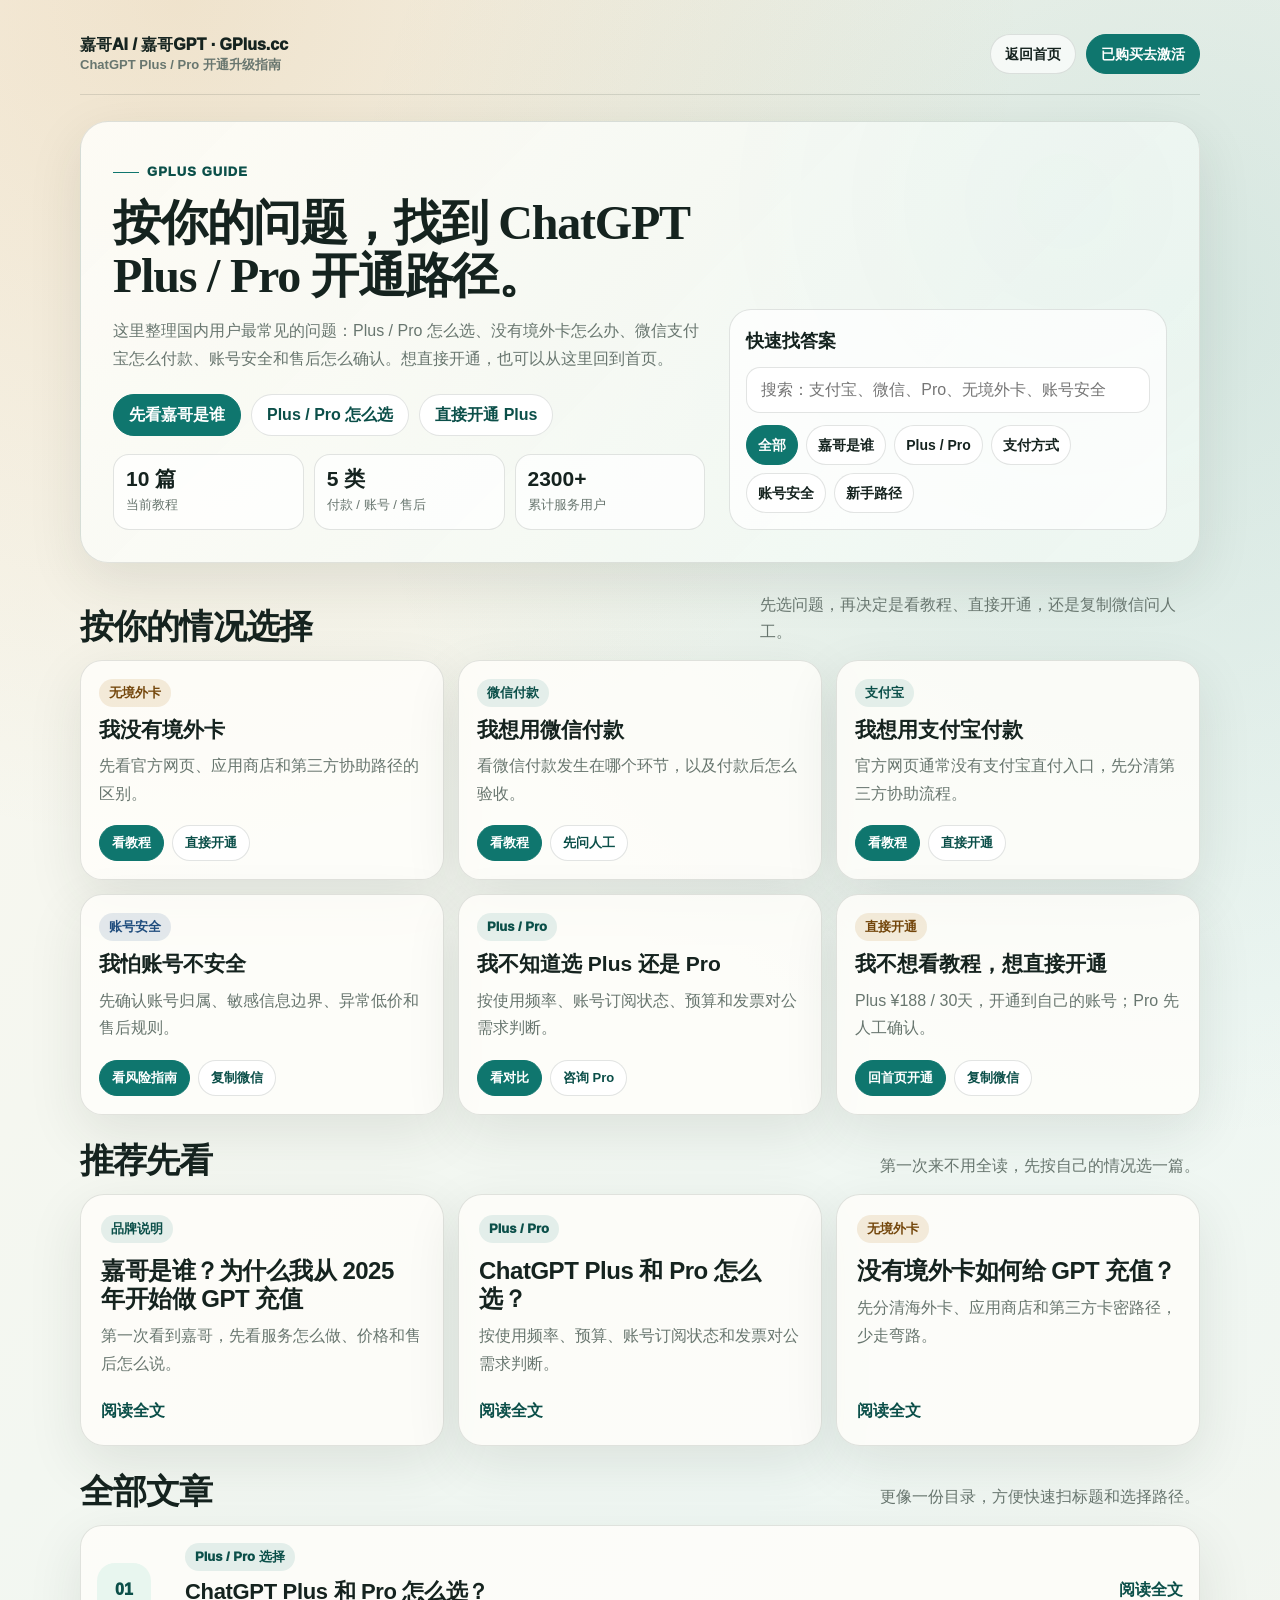
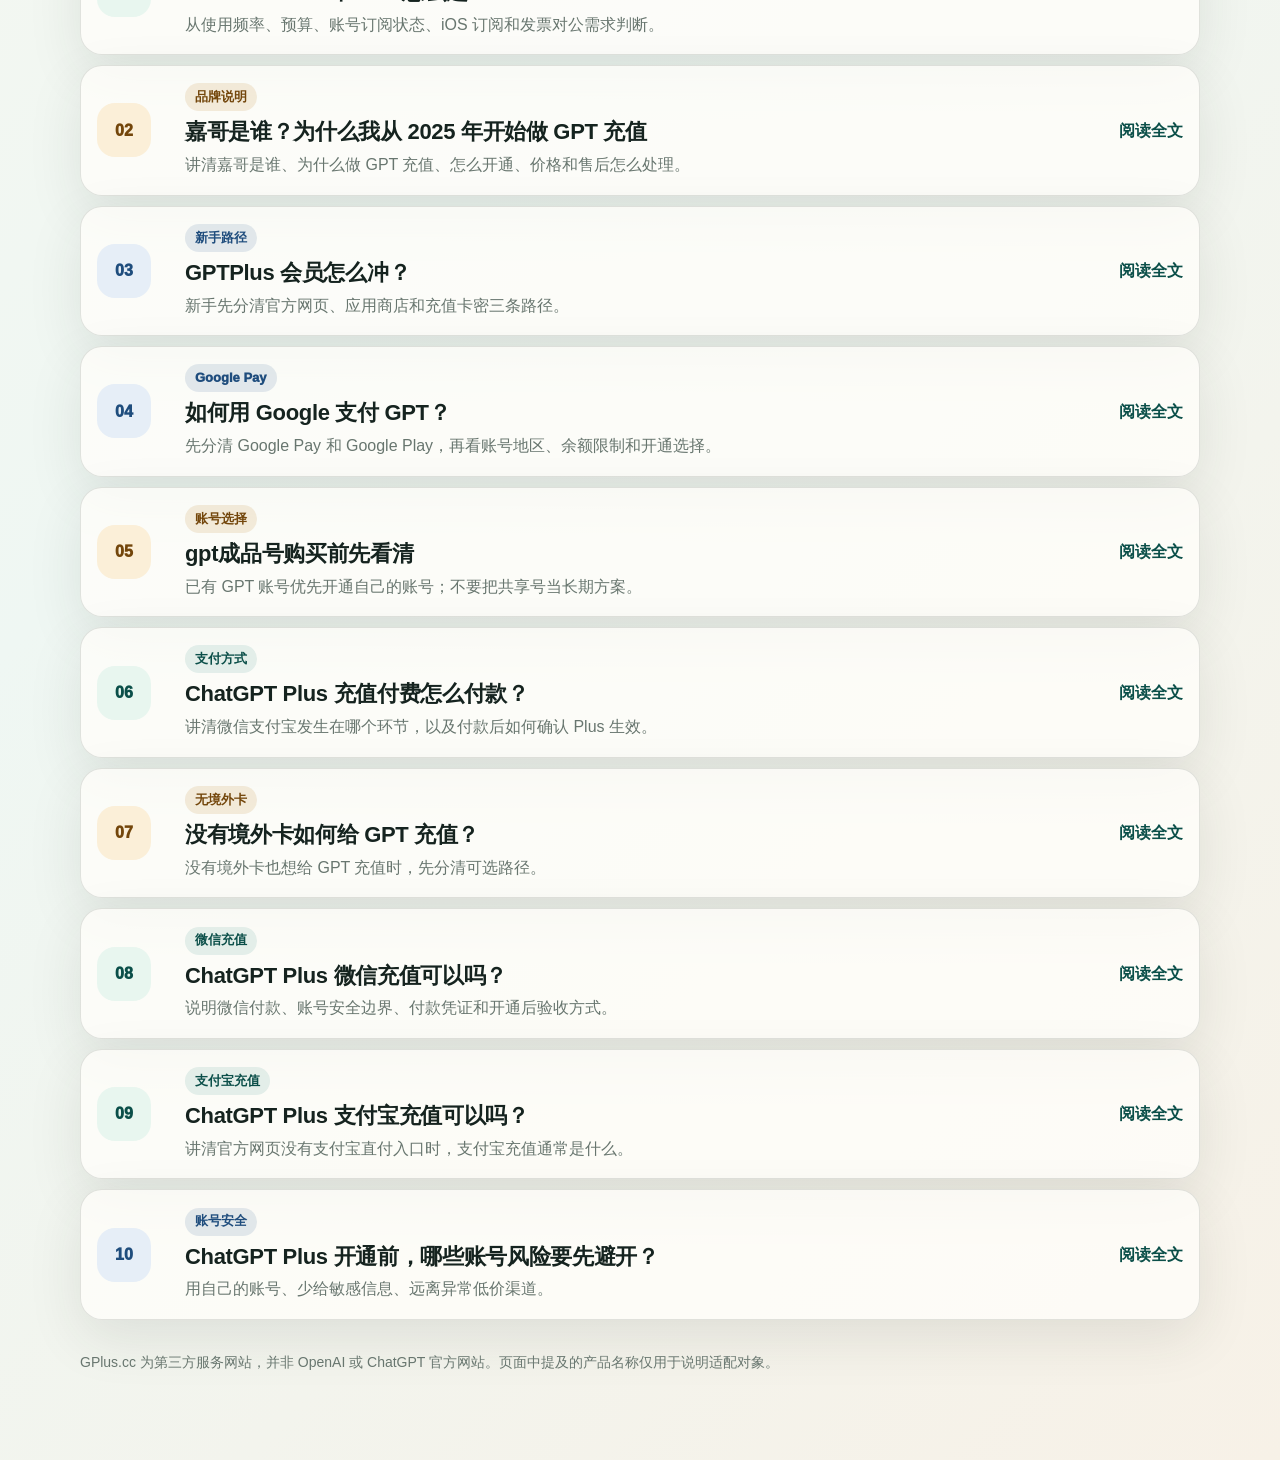
==== blog/index.html @ 3bab1685 "Optimize GPlus trust and feedback sections" ====
<!DOCTYPE html>
<html lang="zh-CN">
<head>
<meta charset="utf-8">
<meta name="viewport" content="width=device-width, initial-scale=1">
<title>嘉哥博客｜ChatGPT Plus / Pro 开通升级指南</title>
<meta name="description" content="嘉哥博客按问题整理 ChatGPT Plus / Pro 开通升级、支付宝微信充值、无境外卡、账号安全、Plus/Pro 选择、售后规则和服务确认方式。">
<link rel="canonical" href="https://www.gplus.cc/blog/">
<style>
  :root {
    --bg: #f7f3ea;
    --paper: #fffefa;
    --ink: #15231f;
    --muted: #68766f;
    --line: rgba(21,35,31,.12);
    --green: #0f766e;
    --green-dark: #0b4f49;
    --gold: #b7791f;
    --blue: #27568a;
    --soft-green: #e8f6ef;
    --soft-gold: #fbefd8;
    --soft-blue: #e6eef7;
    --shadow: 0 18px 54px rgba(37,45,42,.1);
  }
  * { box-sizing: border-box; }
  html { scroll-behavior: smooth; }
  body {
    margin: 0;
    color: var(--ink);
    font-family: "Noto Sans SC", "PingFang SC", "Microsoft YaHei", sans-serif;
    line-height: 1.72;
    background:
      radial-gradient(circle at 14% 0%, rgba(183,121,31,.16), transparent 26%),
      radial-gradient(circle at 92% 10%, rgba(15,118,110,.13), transparent 28%),
      linear-gradient(135deg, #fbf7ed, #eff7f3 52%, #f7f1e7);
  }
  a { color: inherit; }
  .wrap { width: min(1120px, calc(100% - 32px)); margin: 0 auto; padding: 24px 0 72px; }
  .nav {
    display: flex;
    align-items: center;
    justify-content: space-between;
    gap: 16px;
    padding: 10px 0 20px;
    border-bottom: 1px solid var(--line);
  }
  .brand { color: var(--ink); text-decoration: none; font-weight: 950; line-height: 1.1; }
  .brand small { display: block; margin-top: 4px; color: var(--muted); font-size: 13px; font-weight: 750; }
  .nav-actions { display: flex; gap: 10px; flex-wrap: wrap; justify-content: flex-end; }
  .nav-link {
    display: inline-flex;
    align-items: center;
    justify-content: center;
    min-height: 40px;
    padding: 0 14px;
    border-radius: 999px;
    border: 1px solid var(--line);
    background: rgba(255,255,255,.68);
    text-decoration: none;
    font-size: 14px;
    font-weight: 850;
  }
  .nav-link.primary { color: #fff; background: var(--green); border-color: var(--green); }
  .hero {
    margin: 26px 0 18px;
    padding: clamp(20px, 3.4vw, 32px);
    border-radius: 28px;
    border: 1px solid var(--line);
    background:
      linear-gradient(135deg, rgba(255,254,250,.86), rgba(239,248,243,.84)),
      radial-gradient(circle at 88% 18%, rgba(15,118,110,.16), transparent 34%);
    box-shadow: var(--shadow);
  }
  .hero-layout {
    display: grid;
    grid-template-columns: minmax(0, 1.15fr) minmax(300px, .85fr);
    gap: 24px;
    align-items: end;
  }
  .eyebrow {
    display: inline-flex;
    align-items: center;
    gap: 8px;
    margin: 0 0 12px;
    color: var(--green-dark);
    font-size: 13px;
    font-weight: 950;
    letter-spacing: .08em;
    text-transform: uppercase;
  }
  .eyebrow:before { content: ""; width: 26px; height: 1px; background: var(--green); }
  h1 {
    max-width: 720px;
    margin: 0 0 14px;
    font-family: "Noto Serif SC", "Source Han Serif SC", "Songti SC", serif;
    font-size: clamp(30px, 4.2vw, 48px);
    line-height: 1.12;
    letter-spacing: -.025em;
  }
  .intro { max-width: 680px; margin: 0; color: var(--muted); font-size: 16px; }
  .hero-actions { display: flex; flex-wrap: wrap; gap: 10px; margin-top: 22px; }
  .hero-action {
    display: inline-flex;
    align-items: center;
    justify-content: center;
    min-height: 42px;
    padding: 0 15px;
    border-radius: 999px;
    text-decoration: none;
    border: 1px solid var(--line);
    background: #fff;
    color: var(--green-dark);
    font-weight: 900;
  }
  .hero-action.primary { color: #fff; background: var(--green); border-color: var(--green); }
  .toolbox {
    padding: 16px;
    border-radius: 22px;
    border: 1px solid var(--line);
    background: rgba(255,255,255,.72);
  }
  .toolbox strong { display: block; margin-bottom: 10px; font-size: 18px; }
  .search-box {
    width: 100%;
    min-height: 46px;
    border-radius: 14px;
    border: 1px solid var(--line);
    background: #fff;
    color: var(--ink);
    padding: 0 14px;
    font: inherit;
    outline: none;
  }
  .search-box:focus { border-color: rgba(15,118,110,.5); box-shadow: 0 0 0 4px rgba(15,118,110,.1); }
  .filters { display: flex; flex-wrap: wrap; gap: 8px; margin-top: 12px; }
  .filter {
    border: 1px solid var(--line);
    background: #fff;
    color: var(--ink);
    border-radius: 999px;
    padding: 7px 11px;
    font: inherit;
    font-size: 14px;
    font-weight: 850;
    cursor: pointer;
  }
  .filter.is-active { color: #fff; background: var(--green); border-color: var(--green); }
  .stats { display: grid; grid-template-columns: repeat(3, 1fr); gap: 10px; margin-top: 18px; }
  .stat { padding: 12px; border-radius: 16px; border: 1px solid var(--line); background: rgba(255,255,255,.7); }
  .stat strong { display: block; font-size: 21px; line-height: 1.1; }
  .stat span { display: block; margin-top: 4px; color: var(--muted); font-size: 13px; }
  .path-grid {
    display: grid;
    grid-template-columns: repeat(3, 1fr);
    gap: 14px;
  }
  .path-card {
    min-height: 198px;
    display: flex;
    flex-direction: column;
    gap: 10px;
    padding: 18px;
    border: 1px solid var(--line);
    border-radius: 22px;
    background: rgba(255,254,250,.82);
    box-shadow: var(--shadow);
  }
  .path-card h3 {
    margin: 0;
    font-size: 21px;
    line-height: 1.22;
  }
  .path-card p { margin: 0; color: var(--muted); }
  .path-actions {
    display: flex;
    flex-wrap: wrap;
    gap: 8px;
    margin-top: auto;
    padding-top: 8px;
  }
  .mini-button {
    display: inline-flex;
    align-items: center;
    justify-content: center;
    min-height: 36px;
    padding: 0 12px;
    border-radius: 999px;
    border: 1px solid var(--green);
    background: var(--green);
    color: #fff;
    text-decoration: none;
    font: inherit;
    font-size: 13px;
    font-weight: 900;
    cursor: pointer;
  }
  .mini-button.secondary {
    color: var(--green-dark);
    background: #fff;
    border-color: var(--line);
  }
  .toast {
    position: fixed;
    left: 50%;
    bottom: 22px;
    z-index: 50;
    transform: translateX(-50%);
    padding: 10px 14px;
    border-radius: 999px;
    color: #fff;
    background: rgba(21,35,31,.94);
    box-shadow: 0 16px 30px rgba(37,45,42,.22);
    opacity: 0;
    transition: opacity .18s ease;
    pointer-events: none;
  }
  .toast.show { opacity: 1; }
  .section-title {
    display: flex;
    justify-content: space-between;
    align-items: end;
    gap: 16px;
    margin: 28px 0 14px;
  }
  .section-title h2 {
    margin: 0;
    font-family: "Noto Serif SC", "Source Han Serif SC", serif;
    font-size: clamp(25px, 3.4vw, 34px);
    line-height: 1.08;
    letter-spacing: -.025em;
  }
  .section-title p { margin: 0; color: var(--muted); max-width: 440px; }
  .starter-grid { display: grid; grid-template-columns: repeat(3, 1fr); gap: 14px; }
  .starter-card, .article-row {
    border: 1px solid var(--line);
    background: rgba(255,254,250,.78);
    box-shadow: var(--shadow);
    text-decoration: none;
    transition: transform .18s ease, border-color .18s ease, box-shadow .18s ease;
  }
  .starter-card:hover, .article-row:hover { transform: translateY(-3px); border-color: rgba(15,118,110,.42); box-shadow: 0 24px 64px rgba(37,45,42,.14); }
  .starter-card { min-height: 230px; padding: 20px; border-radius: 24px; display: flex; flex-direction: column; }
  .starter-card h3 { margin: 14px 0 9px; font-size: 24px; line-height: 1.18; letter-spacing: -.02em; }
  .starter-card p, .article-row p { margin: 0; color: var(--muted); }
  .starter-card .read { margin-top: auto; padding-top: 20px; color: var(--green-dark); font-weight: 950; }
  .tag {
    display: inline-flex;
    width: fit-content;
    align-items: center;
    min-height: 28px;
    padding: 0 10px;
    border-radius: 999px;
    color: var(--green-dark);
    background: rgba(15,118,110,.1);
    font-size: 13px;
    font-weight: 950;
  }
  .tag.pay { color: #73460b; background: rgba(183,121,31,.14); }
  .tag.account { color: #1f4d7d; background: rgba(39,86,138,.12); }
  .article-list { display: grid; gap: 10px; }
  .article-row {
    display: grid;
    grid-template-columns: 70px minmax(0, 1fr) auto;
    gap: 18px;
    align-items: center;
    border-radius: 22px;
    padding: 16px;
  }
  .num {
    width: 54px;
    height: 54px;
    display: grid;
    place-items: center;
    border-radius: 18px;
    background: var(--soft-green);
    color: var(--green-dark);
    font-weight: 950;
  }
  .article-row[data-tone="gold"] .num { color: #73460b; background: var(--soft-gold); }
  .article-row[data-tone="blue"] .num { color: #1f4d7d; background: var(--soft-blue); }
  .article-row h3 { margin: 8px 0 5px; font-size: 22px; line-height: 1.22; letter-spacing: -.015em; }
  .article-row .go { color: var(--green-dark); font-weight: 950; white-space: nowrap; }
  .empty { display: none; margin: 18px 0; padding: 20px; border: 1px solid var(--line); border-radius: 20px; background: rgba(255,255,255,.74); color: var(--muted); }
  .footer-note { margin-top: 30px; color: var(--muted); font-size: 14px; }
  @media (max-width: 900px) {
    .hero-layout, .starter-grid, .path-grid { grid-template-columns: 1fr; }
    .section-title { align-items: flex-start; flex-direction: column; }
  }
  @media (max-width: 640px) {
    .wrap { width: min(100% - 22px, 1120px); padding-top: 14px; }
    .nav { align-items: flex-start; flex-direction: column; }
    .nav-actions { justify-content: flex-start; }
    .stats { grid-template-columns: 1fr; }
    .article-row { grid-template-columns: 1fr; gap: 10px; }
    .article-row .go { margin-top: 4px; }
    .hero, .starter-card, .article-row { border-radius: 22px; }
  }
</style>
<script type="application/ld+json">
{
  "@context": "https://schema.org",
  "@type": "CollectionPage",
  "name": "嘉哥博客｜ChatGPT Plus / Pro 开通升级指南",
  "description": "按问题整理 ChatGPT Plus / Pro 开通、微信支付宝付款、无境外卡、账号安全和售后确认方式。",
  "url": "https://www.gplus.cc/blog/",
  "publisher": {
    "@type": "Organization",
    "name": "GPlus.cc",
    "url": "https://www.gplus.cc/"
  }
}
</script>
<script type="application/ld+json">
{
  "@context": "https://schema.org",
  "@type": "BreadcrumbList",
  "itemListElement": [
    {
      "@type": "ListItem",
      "position": 1,
      "name": "GPlus.cc",
      "item": "https://www.gplus.cc/"
    },
    {
      "@type": "ListItem",
      "position": 2,
      "name": "博客",
      "item": "https://www.gplus.cc/blog/"
    }
  ]
}
</script>
<script>
var _hmt = _hmt || [];
(function() {
  var hm = document.createElement("script");
  hm.src = "https://hm.baidu.com/hm.js?7624e9fe7dc435754cb901a6b808a1b1";
  var s = document.getElementsByTagName("script")[0];
  s.parentNode.insertBefore(hm, s);
})();
</script>
</head>
<body>
<main class="wrap">
  <nav class="nav">
    <a class="brand" href="/">嘉哥AI / 嘉哥GPT · GPlus.cc<small>ChatGPT Plus / Pro 开通升级指南</small></a>
    <div class="nav-actions">
      <a class="nav-link" href="/">返回首页</a>
      <a class="nav-link primary" href="https://ow800.com/auto" target="_blank" rel="noopener">已购买去激活</a>
    </div>
  </nav>

  <section class="hero" aria-label="博客首页介绍">
    <div class="hero-layout">
      <div>
        <div class="eyebrow">GPlus Guide</div>
        <h1>按你的问题，找到 ChatGPT Plus / Pro 开通路径。</h1>
        <p class="intro">这里整理国内用户最常见的问题：Plus / Pro 怎么选、没有境外卡怎么办、微信支付宝怎么付款、账号安全和售后怎么确认。想直接开通，也可以从这里回到首页。</p>
        <div class="hero-actions">
          <a class="hero-action primary" href="/blog/jiage-ai-gpt.html">先看嘉哥是谁</a>
          <a class="hero-action" href="/blog/chatgpt-plus-pro-zenme-xuan.html">Plus / Pro 怎么选</a>
          <a class="hero-action" href="/">直接开通 Plus</a>
        </div>
        <div class="stats" aria-label="内容概览">
          <div class="stat"><strong>10 篇</strong><span>当前教程</span></div>
          <div class="stat"><strong>5 类</strong><span>付款 / 账号 / 售后</span></div>
          <div class="stat"><strong>2300+</strong><span>累计服务用户</span></div>
        </div>
      </div>

      <aside class="toolbox" aria-label="文章筛选">
        <strong>快速找答案</strong>
        <input class="search-box" id="articleSearch" type="search" placeholder="搜索：支付宝、微信、Pro、无境外卡、账号安全">
        <div class="filters" aria-label="文章分类">
          <button class="filter is-active" type="button" data-filter="all">全部</button>
          <button class="filter" type="button" data-filter="brand">嘉哥是谁</button>
          <button class="filter" type="button" data-filter="plan">Plus / Pro</button>
          <button class="filter" type="button" data-filter="pay">支付方式</button>
          <button class="filter" type="button" data-filter="account">账号安全</button>
          <button class="filter" type="button" data-filter="beginner">新手路径</button>
        </div>
      </aside>
    </div>
  </section>

  <div class="section-title">
    <h2>按你的情况选择</h2>
    <p>先选问题，再决定是看教程、直接开通，还是复制微信问人工。</p>
  </div>

  <section class="path-grid" aria-label="按场景选择教程">
    <article class="path-card">
      <span class="tag pay">无境外卡</span>
      <h3>我没有境外卡</h3>
      <p>先看官方网页、应用商店和第三方协助路径的区别。</p>
      <div class="path-actions">
        <a class="mini-button" href="/blog/meiyou-jingwaika-gpt-chongzhi.html">看教程</a>
        <a class="mini-button secondary" href="/">直接开通</a>
      </div>
    </article>
    <article class="path-card">
      <span class="tag">微信付款</span>
      <h3>我想用微信付款</h3>
      <p>看微信付款发生在哪个环节，以及付款后怎么验收。</p>
      <div class="path-actions">
        <a class="mini-button" href="/blog/chatgpt-plus-weixin-chongzhi.html">看教程</a>
        <button class="mini-button secondary js-copy-wx" type="button">先问人工</button>
      </div>
    </article>
    <article class="path-card">
      <span class="tag">支付宝</span>
      <h3>我想用支付宝付款</h3>
      <p>官方网页通常没有支付宝直付入口，先分清第三方协助流程。</p>
      <div class="path-actions">
        <a class="mini-button" href="/blog/chatgpt-plus-zhifubao-chongzhi.html">看教程</a>
        <a class="mini-button secondary" href="/">直接开通</a>
      </div>
    </article>
    <article class="path-card">
      <span class="tag account">账号安全</span>
      <h3>我怕账号不安全</h3>
      <p>先确认账号归属、敏感信息边界、异常低价和售后规则。</p>
      <div class="path-actions">
        <a class="mini-button" href="/blog/security-risk-guide.html">看风险指南</a>
        <button class="mini-button secondary js-copy-wx" type="button">复制微信</button>
      </div>
    </article>
    <article class="path-card">
      <span class="tag">Plus / Pro</span>
      <h3>我不知道选 Plus 还是 Pro</h3>
      <p>按使用频率、账号订阅状态、预算和发票对公需求判断。</p>
      <div class="path-actions">
        <a class="mini-button" href="/blog/chatgpt-plus-pro-zenme-xuan.html">看对比</a>
        <button class="mini-button secondary js-copy-wx" type="button">咨询 Pro</button>
      </div>
    </article>
    <article class="path-card">
      <span class="tag pay">直接开通</span>
      <h3>我不想看教程，想直接开通</h3>
      <p>Plus ¥188 / 30天，开通到自己的账号；Pro 先人工确认。</p>
      <div class="path-actions">
        <a class="mini-button" href="/">回首页开通</a>
        <button class="mini-button secondary js-copy-wx" type="button">复制微信</button>
      </div>
    </article>
  </section>

  <div class="section-title">
    <h2>推荐先看</h2>
    <p>第一次来不用全读，先按自己的情况选一篇。</p>
  </div>

  <section class="starter-grid" aria-label="推荐文章">
    <a class="starter-card article-link" href="/blog/jiage-ai-gpt.html" data-category="brand" data-search="嘉哥是谁 为什么 2025 GPT充值 野卡 2300 用户 正规渠道 售后">
      <span class="tag">品牌说明</span>
      <h3>嘉哥是谁？为什么我从 2025 年开始做 GPT 充值</h3>
      <p>第一次看到嘉哥，先看服务怎么做、价格和售后怎么说。</p>
      <span class="read">阅读全文</span>
    </a>

    <a class="starter-card article-link" href="/blog/chatgpt-plus-pro-zenme-xuan.html" data-category="plan" data-search="ChatGPT Plus Pro 怎么选 Pro 100 Pro 200 iOS 订阅 发票 对公 售后">
      <span class="tag">Plus / Pro</span>
      <h3>ChatGPT Plus 和 Pro 怎么选？</h3>
      <p>按使用频率、预算、账号订阅状态和发票对公需求判断。</p>
      <span class="read">阅读全文</span>
    </a>

    <a class="starter-card article-link" href="/blog/meiyou-jingwaika-gpt-chongzhi.html" data-category="pay" data-search="没有境外卡 GPT 充值 Visa Mastercard 银联 应用商店 卡密">
      <span class="tag pay">无境外卡</span>
      <h3>没有境外卡如何给 GPT 充值？</h3>
      <p>先分清海外卡、应用商店和第三方卡密路径，少走弯路。</p>
      <span class="read">阅读全文</span>
    </a>
  </section>

  <div class="section-title">
    <h2>全部文章</h2>
    <p>更像一份目录，方便快速扫标题和选择路径。</p>
  </div>

  <section class="article-list" id="articleGrid" aria-label="文章列表">
    <a class="article-row article-link" href="/blog/chatgpt-plus-pro-zenme-xuan.html" data-tone="green" data-category="plan" data-search="ChatGPT Plus Pro 怎么选 Pro 100 Pro 200 iOS 订阅 发票 对公 售后">
      <span class="num">01</span>
      <div><span class="tag">Plus / Pro 选择</span><h3>ChatGPT Plus 和 Pro 怎么选？</h3><p>从使用频率、预算、账号订阅状态、iOS 订阅和发票对公需求判断。</p></div>
      <span class="go">阅读全文</span>
    </a>

    <a class="article-row article-link" href="/blog/jiage-ai-gpt.html" data-tone="gold" data-category="brand" data-search="嘉哥是谁 GPT充值 2025 野卡 2300 正规渠道 账号 售后">
      <span class="num">02</span>
      <div><span class="tag pay">品牌说明</span><h3>嘉哥是谁？为什么我从 2025 年开始做 GPT 充值</h3><p>讲清嘉哥是谁、为什么做 GPT 充值、怎么开通、价格和售后怎么处理。</p></div>
      <span class="go">阅读全文</span>
    </a>

    <a class="article-row article-link" href="/blog/gptplus-huiyuan-zenme-chong.html" data-tone="blue" data-category="beginner" data-search="GPTPlus 会员怎么冲 新手 官方网页 应用商店 卡密 开通路径">
      <span class="num">03</span>
      <div><span class="tag account">新手路径</span><h3>GPTPlus 会员怎么冲？</h3><p>新手先分清官方网页、应用商店和充值卡密三条路径。</p></div>
      <span class="go">阅读全文</span>
    </a>

    <a class="article-row article-link" href="/blog/google-pay-gpt.html" data-tone="blue" data-category="pay" data-search="Google 支付 GPT Google Pay Google Play 账号地区 余额 订阅">
      <span class="num">04</span>
      <div><span class="tag account">Google Pay</span><h3>如何用 Google 支付 GPT？</h3><p>先分清 Google Pay 和 Google Play，再看账号地区、余额限制和开通选择。</p></div>
      <span class="go">阅读全文</span>
    </a>

    <a class="article-row article-link" href="/blog/gpt-chengpinhao-goumai.html" data-tone="gold" data-category="account" data-search="GPT 成品号 购买 独享号 共享号 代充 区别 账号安全">
      <span class="num">05</span>
      <div><span class="tag pay">账号选择</span><h3>gpt成品号购买前先看清</h3><p>已有 GPT 账号优先开通自己的账号；不要把共享号当长期方案。</p></div>
      <span class="go">阅读全文</span>
    </a>

    <a class="article-row article-link" href="/blog/chatgptplus-chongzhi-fufei.html" data-tone="green" data-category="pay" data-search="ChatGPT Plus 充值付费 付款 微信 支付宝 第三方 卡密">
      <span class="num">06</span>
      <div><span class="tag">支付方式</span><h3>ChatGPT Plus 充值付费怎么付款？</h3><p>讲清微信支付宝发生在哪个环节，以及付款后如何确认 Plus 生效。</p></div>
      <span class="go">阅读全文</span>
    </a>

    <a class="article-row article-link" href="/blog/meiyou-jingwaika-gpt-chongzhi.html" data-tone="gold" data-category="pay" data-search="没有境外卡 GPT 充值 Visa Mastercard 银联 应用商店 卡密">
      <span class="num">07</span>
      <div><span class="tag pay">无境外卡</span><h3>没有境外卡如何给 GPT 充值？</h3><p>没有境外卡也想给 GPT 充值时，先分清可选路径。</p></div>
      <span class="go">阅读全文</span>
    </a>

    <a class="article-row article-link" href="/blog/chatgpt-plus-weixin-chongzhi.html" data-tone="green" data-category="pay" data-search="ChatGPT Plus 微信充值 微信支付 国内付款 开通 Plus">
      <span class="num">08</span>
      <div><span class="tag">微信充值</span><h3>ChatGPT Plus 微信充值可以吗？</h3><p>说明微信付款、账号安全边界、付款凭证和开通后验收方式。</p></div>
      <span class="go">阅读全文</span>
    </a>

    <a class="article-row article-link" href="/blog/chatgpt-plus-zhifubao-chongzhi.html" data-tone="green" data-category="pay" data-search="ChatGPT Plus 支付宝充值 支付宝付款 国内付款 开通 Plus">
      <span class="num">09</span>
      <div><span class="tag">支付宝充值</span><h3>ChatGPT Plus 支付宝充值可以吗？</h3><p>讲清官方网页没有支付宝直付入口时，支付宝充值通常是什么。</p></div>
      <span class="go">阅读全文</span>
    </a>

    <a class="article-row article-link" href="/blog/security-risk-guide.html" data-tone="blue" data-category="account" data-search="ChatGPT Plus 开通 账号风险 账号安全 共享号 敏感信息 低价渠道">
      <span class="num">10</span>
      <div><span class="tag account">账号安全</span><h3>ChatGPT Plus 开通前，哪些账号风险要先避开？</h3><p>用自己的账号、少给敏感信息、远离异常低价渠道。</p></div>
      <span class="go">阅读全文</span>
    </a>
  </section>

  <p class="empty" id="emptyState">没有找到匹配文章。可以换一个关键词，比如“支付宝”“Pro”“无境外卡”。</p>
  <p class="footer-note">GPlus.cc 为第三方服务网站，并非 OpenAI 或 ChatGPT 官方网站。页面中提及的产品名称仅用于说明适配对象。</p>
</main>
<div class="toast" id="toast" role="status" aria-live="polite"></div>

<script>
(function() {
  var WX_ID = 'jiage01888';
  var active = 'all';
  var search = document.getElementById('articleSearch');
  var filters = Array.prototype.slice.call(document.querySelectorAll('.filter'));
  var links = Array.prototype.slice.call(document.querySelectorAll('.article-link'));
  var empty = document.getElementById('emptyState');
  var toast = document.getElementById('toast');

  function showToast(text) {
    if (!toast) return;
    toast.textContent = text;
    toast.classList.add('show');
    window.setTimeout(function(){ toast.classList.remove('show'); }, 1600);
  }

  function normalize(text) {
    return (text || '').toLowerCase().replace(/\s+/g, '');
  }

  function applyFilter() {
    var query = normalize(search && search.value);
    var visibleCount = 0;

    links.forEach(function(card) {
      var category = card.getAttribute('data-category') || '';
      var haystack = normalize(card.textContent + ' ' + (card.getAttribute('data-search') || ''));
      var matchCategory = active === 'all' || category === active;
      var matchSearch = !query || haystack.indexOf(query) !== -1;
      var show = matchCategory && matchSearch;
      card.style.display = show ? '' : 'none';
      if (show) visibleCount += 1;
    });

    if (empty) empty.style.display = visibleCount ? 'none' : 'block';
  }

  filters.forEach(function(button) {
    button.addEventListener('click', function() {
      active = button.getAttribute('data-filter') || 'all';
      filters.forEach(function(item) { item.classList.toggle('is-active', item === button); });
      applyFilter();
    });
  });

  if (search) search.addEventListener('input', applyFilter);

  document.querySelectorAll('.js-copy-wx').forEach(function(button) {
    button.addEventListener('click', async function() {
      try {
        if (navigator.clipboard && navigator.clipboard.writeText) {
          await navigator.clipboard.writeText(WX_ID);
        } else {
          var input = document.createElement('textarea');
          input.value = WX_ID;
          input.setAttribute('readonly', '');
          input.style.position = 'fixed';
          input.style.left = '-9999px';
          document.body.appendChild(input);
          input.focus();
          input.select();
          document.execCommand('copy');
          input.remove();
        }
        showToast('已复制微信：' + WX_ID);
      } catch (error) {
        showToast('请手动添加微信：' + WX_ID);
      }
    });
  });
})();
</script>
</body>
</html>
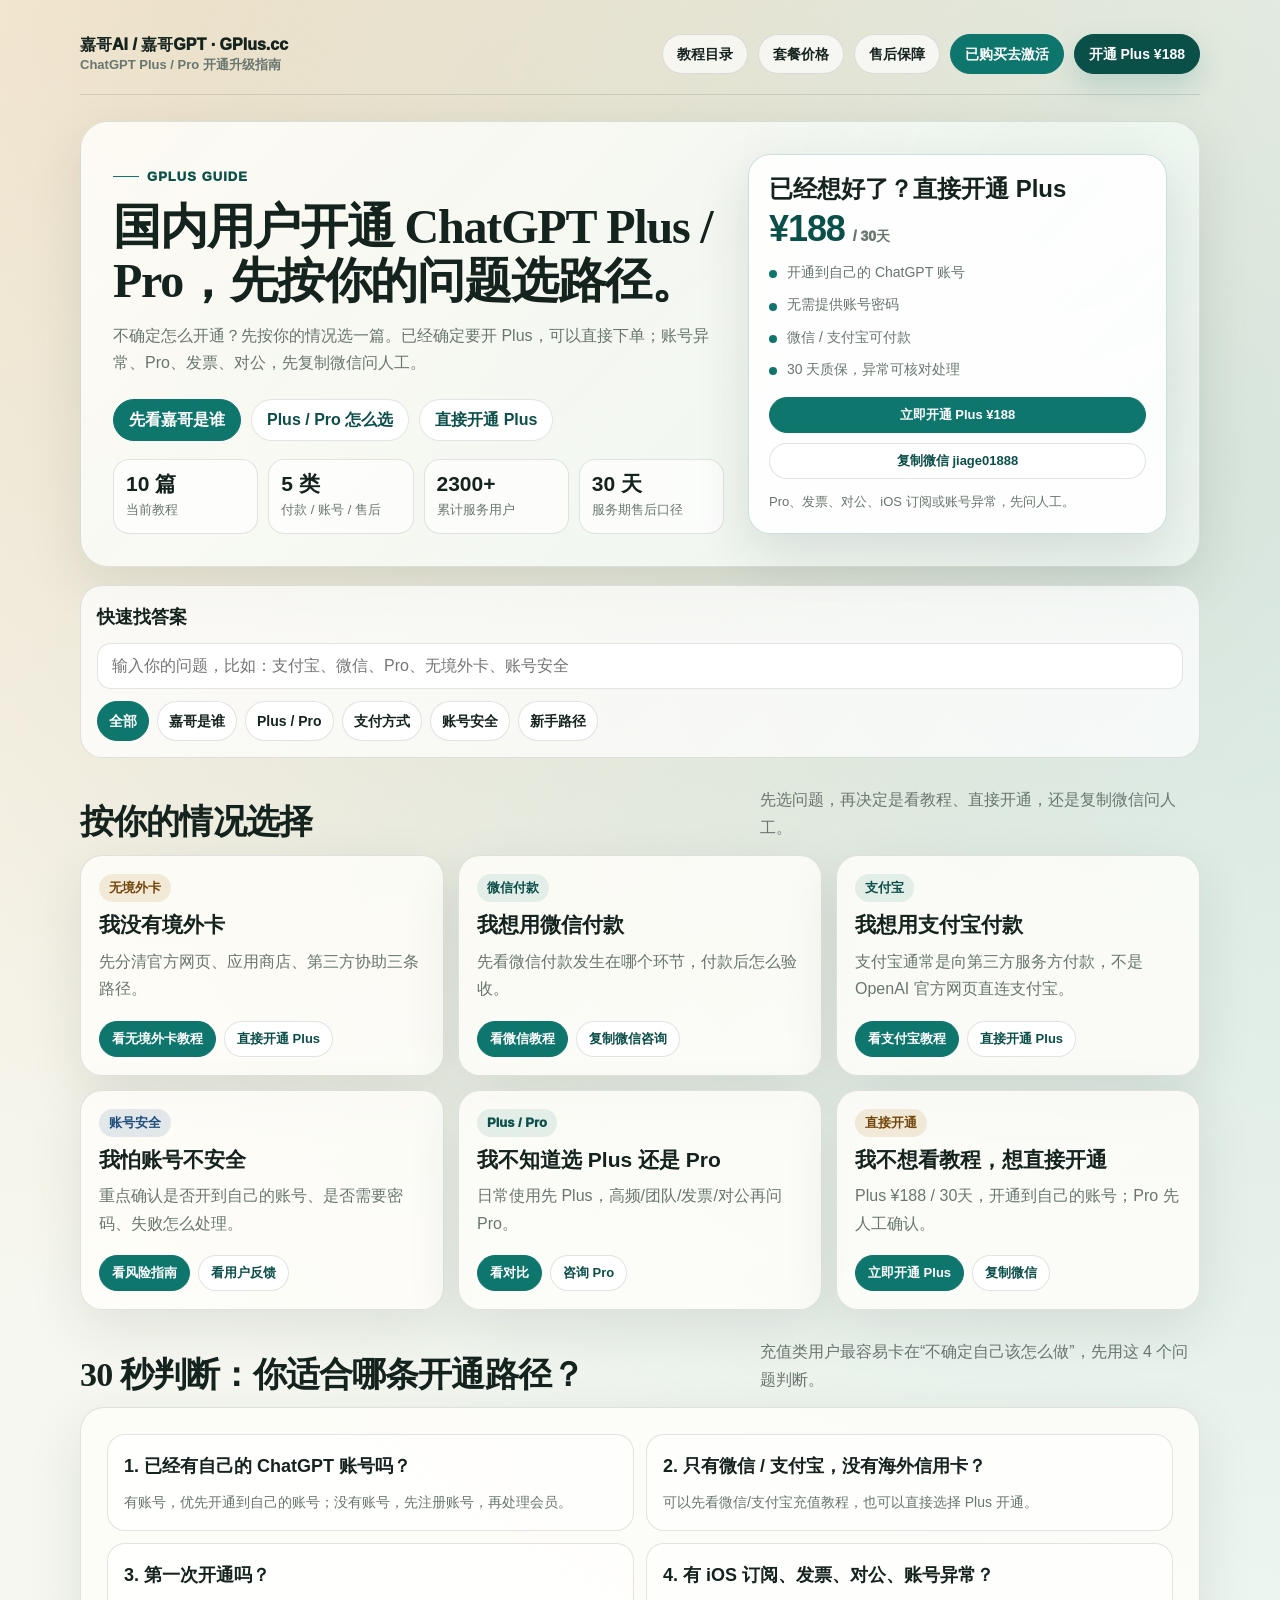
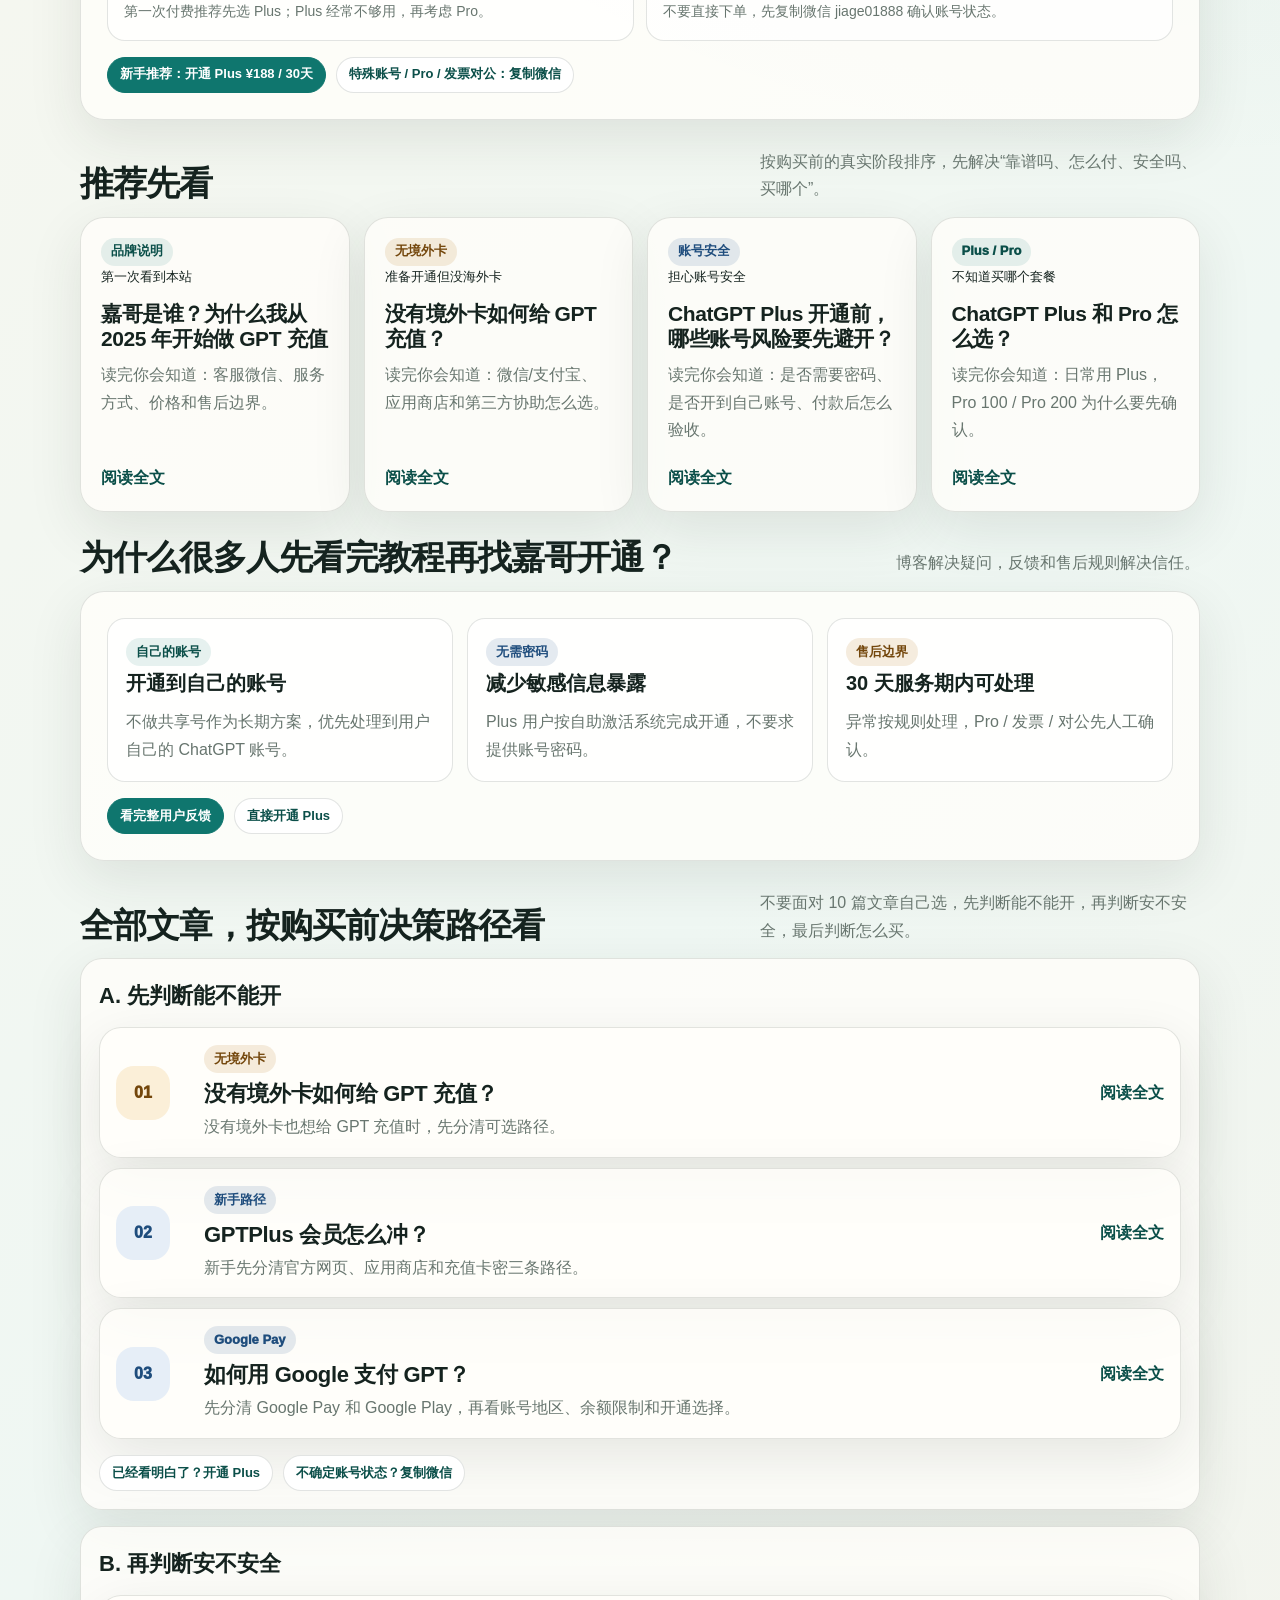
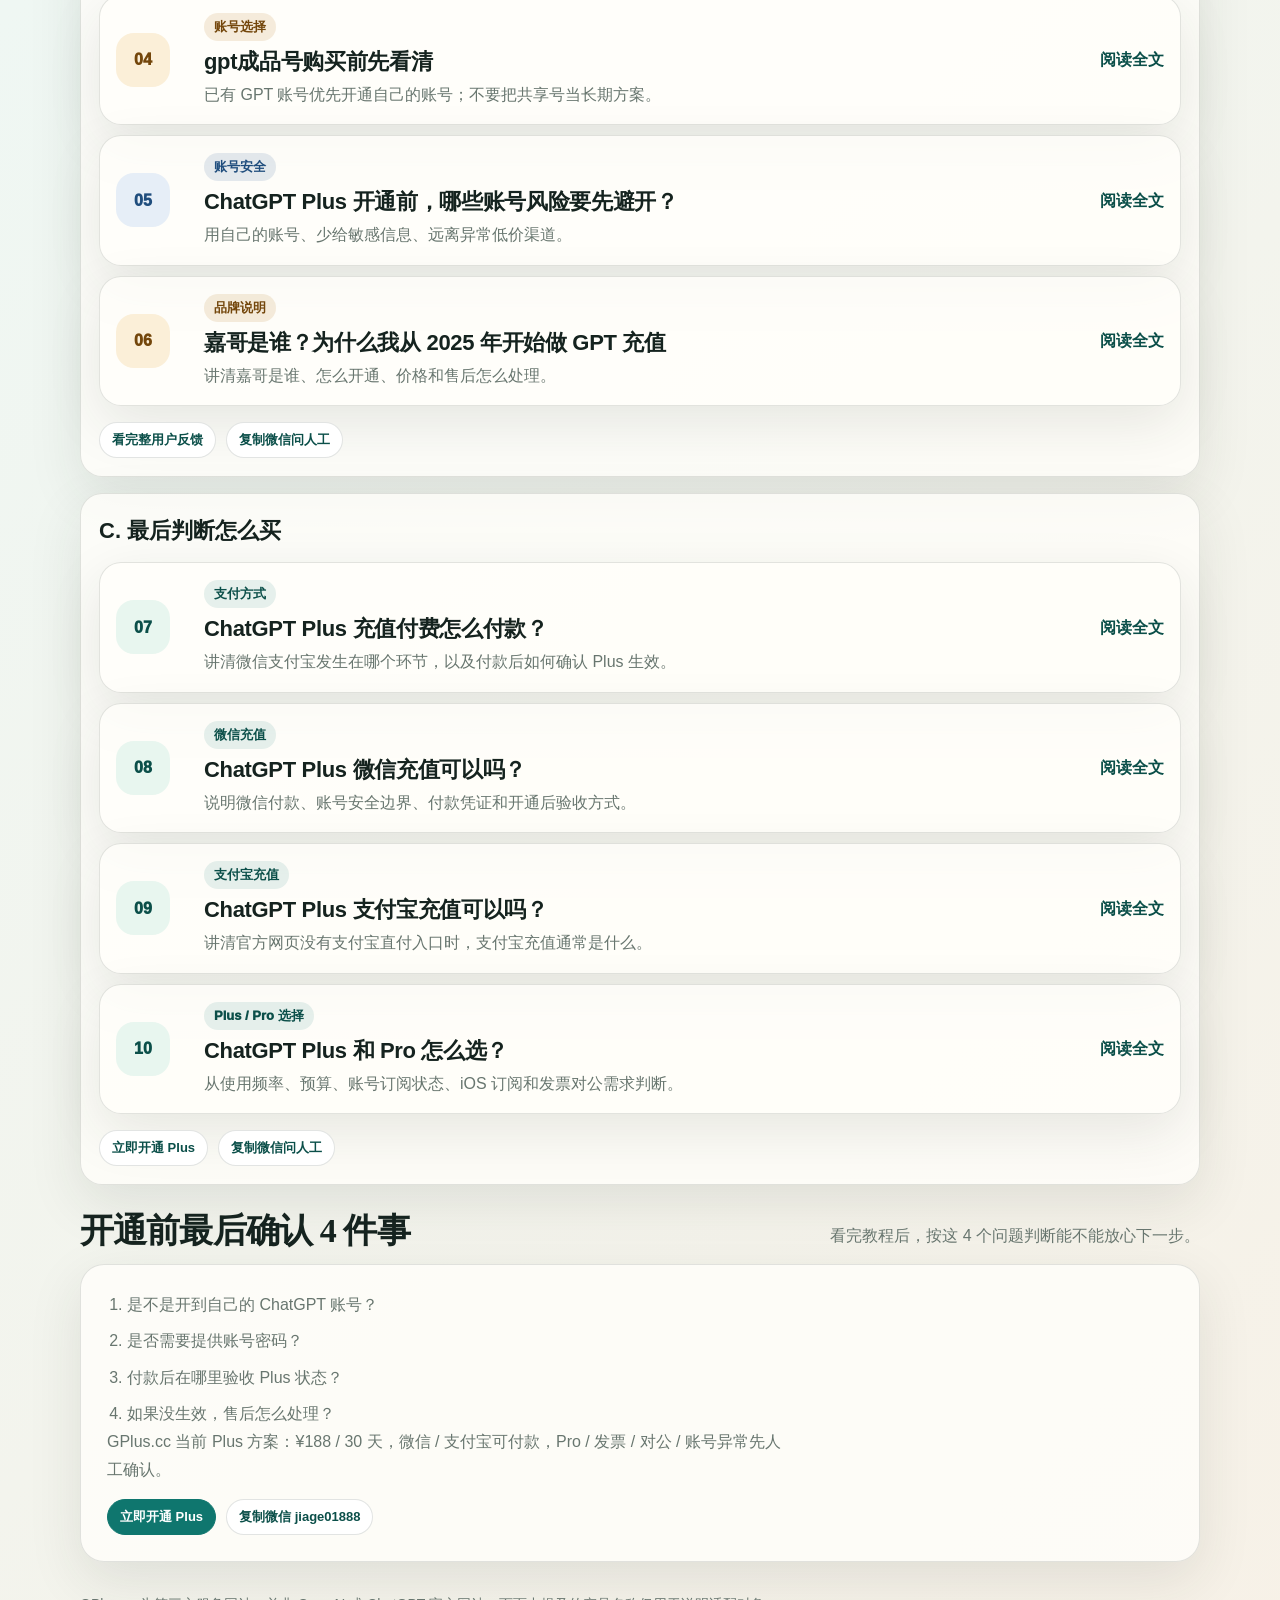
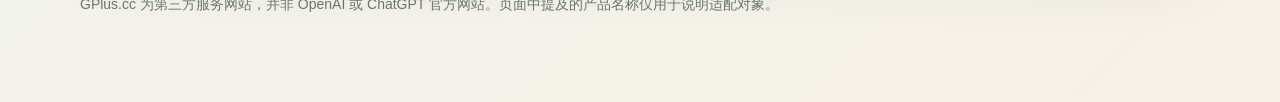
==== commit 7fbfaa8c: "Build blog conversion funnel" ====
--- a/blog/index.html
+++ b/blog/index.html
@@ -61,6 +61,7 @@
     font-weight: 850;
   }
   .nav-link.primary { color: #fff; background: var(--green); border-color: var(--green); }
+  .nav-link.cta { color: #fff; background: var(--green-dark); border-color: var(--green-dark); box-shadow: 0 12px 28px rgba(15,118,110,.18); }
   .hero {
     margin: 26px 0 18px;
     padding: clamp(20px, 3.4vw, 32px);
@@ -73,7 +74,7 @@
   }
   .hero-layout {
     display: grid;
-    grid-template-columns: minmax(0, 1.15fr) minmax(300px, .85fr);
+    grid-template-columns: minmax(0, 1.05fr) minmax(320px, .72fr);
     gap: 24px;
     align-items: end;
   }
@@ -113,6 +114,53 @@
     font-weight: 900;
   }
   .hero-action.primary { color: #fff; background: var(--green); border-color: var(--green); }
+  .deal-card {
+    padding: 20px;
+    border: 1px solid rgba(15,118,110,.22);
+    border-radius: 22px;
+    background: rgba(255,255,255,.86);
+    box-shadow: 0 20px 54px rgba(37,45,42,.12);
+  }
+  .deal-card h2 {
+    margin: 0 0 8px;
+    font-size: 24px;
+    line-height: 1.18;
+  }
+  .deal-price {
+    display: flex;
+    align-items: baseline;
+    gap: 8px;
+    margin: 0 0 12px;
+    color: var(--green-dark);
+    font-weight: 950;
+  }
+  .deal-price strong { font-size: 36px; line-height: 1; letter-spacing: -.03em; }
+  .deal-price span { color: var(--muted); font-size: 14px; }
+  .deal-list {
+    display: grid;
+    gap: 8px;
+    margin: 0 0 16px;
+    padding: 0;
+    list-style: none;
+    color: var(--muted);
+    font-size: 14px;
+  }
+  .deal-list li {
+    position: relative;
+    padding-left: 18px;
+  }
+  .deal-list li::before {
+    content: "";
+    position: absolute;
+    left: 0;
+    top: .72em;
+    width: 8px;
+    height: 8px;
+    border-radius: 50%;
+    background: var(--green);
+  }
+  .deal-actions { display: grid; gap: 10px; }
+  .deal-note { margin: 12px 0 0; color: var(--muted); font-size: 13px; }
   .toolbox {
     padding: 16px;
     border-radius: 22px;
@@ -146,6 +194,7 @@
   }
   .filter.is-active { color: #fff; background: var(--green); border-color: var(--green); }
   .stats { display: grid; grid-template-columns: repeat(3, 1fr); gap: 10px; margin-top: 18px; }
+  .stats.four { grid-template-columns: repeat(4, 1fr); margin: 18px 0 0; }
   .stat { padding: 12px; border-radius: 16px; border: 1px solid var(--line); background: rgba(255,255,255,.7); }
   .stat strong { display: block; font-size: 21px; line-height: 1.1; }
   .stat span { display: block; margin-top: 4px; color: var(--muted); font-size: 13px; }
@@ -215,6 +264,32 @@
     pointer-events: none;
   }
   .toast.show { opacity: 1; }
+  .assessment, .trust-panel, .final-check {
+    border: 1px solid var(--line);
+    border-radius: 24px;
+    background: rgba(255,254,250,.8);
+    box-shadow: var(--shadow);
+    padding: clamp(18px, 3vw, 26px);
+  }
+  .question-grid {
+    display: grid;
+    grid-template-columns: repeat(2, 1fr);
+    gap: 12px;
+  }
+  .question-card {
+    padding: 16px;
+    border: 1px solid var(--line);
+    border-radius: 18px;
+    background: rgba(255,255,255,.72);
+  }
+  .question-card h3 { margin: 0 0 8px; font-size: 18px; }
+  .question-card p { margin: 0; color: var(--muted); font-size: 14px; }
+  .result-actions, .trust-actions, .final-actions, .group-actions {
+    display: flex;
+    flex-wrap: wrap;
+    gap: 10px;
+    margin-top: 16px;
+  }
   .section-title {
     display: flex;
     justify-content: space-between;
@@ -230,8 +305,8 @@
     letter-spacing: -.025em;
   }
   .section-title p { margin: 0; color: var(--muted); max-width: 440px; }
-  .starter-grid { display: grid; grid-template-columns: repeat(3, 1fr); gap: 14px; }
-  .starter-card, .article-row {
+  .starter-grid { display: grid; grid-template-columns: repeat(4, 1fr); gap: 14px; }
+  .starter-card, .article-row, .article-group {
     border: 1px solid var(--line);
     background: rgba(255,254,250,.78);
     box-shadow: var(--shadow);
@@ -240,7 +315,7 @@
   }
   .starter-card:hover, .article-row:hover { transform: translateY(-3px); border-color: rgba(15,118,110,.42); box-shadow: 0 24px 64px rgba(37,45,42,.14); }
   .starter-card { min-height: 230px; padding: 20px; border-radius: 24px; display: flex; flex-direction: column; }
-  .starter-card h3 { margin: 14px 0 9px; font-size: 24px; line-height: 1.18; letter-spacing: -.02em; }
+  .starter-card h3 { margin: 14px 0 9px; font-size: 21px; line-height: 1.18; letter-spacing: -.02em; }
   .starter-card p, .article-row p { margin: 0; color: var(--muted); }
   .starter-card .read { margin-top: auto; padding-top: 20px; color: var(--green-dark); font-weight: 950; }
   .tag {
@@ -257,7 +332,23 @@
   }
   .tag.pay { color: #73460b; background: rgba(183,121,31,.14); }
   .tag.account { color: #1f4d7d; background: rgba(39,86,138,.12); }
-  .article-list { display: grid; gap: 10px; }
+  .trust-grid { display: grid; grid-template-columns: repeat(3, 1fr); gap: 14px; }
+  .trust-card {
+    padding: 18px;
+    border: 1px solid var(--line);
+    border-radius: 18px;
+    background: rgba(255,255,255,.78);
+  }
+  .trust-card h3 { margin: 0 0 8px; font-size: 20px; }
+  .trust-card p { margin: 0; color: var(--muted); }
+  .article-list { display: grid; gap: 16px; }
+  .article-group {
+    padding: 18px;
+    border-radius: 22px;
+    text-decoration: none;
+  }
+  .article-group h3 { margin: 0 0 12px; font-size: 22px; }
+  .article-group-list { display: grid; gap: 10px; }
   .article-row {
     display: grid;
     grid-template-columns: 70px minmax(0, 1fr) auto;
@@ -281,19 +372,48 @@
   .article-row h3 { margin: 8px 0 5px; font-size: 22px; line-height: 1.22; letter-spacing: -.015em; }
   .article-row .go { color: var(--green-dark); font-weight: 950; white-space: nowrap; }
   .empty { display: none; margin: 18px 0; padding: 20px; border: 1px solid var(--line); border-radius: 20px; background: rgba(255,255,255,.74); color: var(--muted); }
+  .empty button { margin-top: 10px; }
   .footer-note { margin-top: 30px; color: var(--muted); font-size: 14px; }
+  .check-list {
+    display: grid;
+    gap: 9px;
+    margin: 0;
+    padding-left: 20px;
+    color: var(--muted);
+  }
+  .mobile-cta {
+    position: fixed;
+    left: 10px;
+    right: 10px;
+    bottom: 10px;
+    z-index: 40;
+    display: none;
+    align-items: center;
+    justify-content: space-between;
+    gap: 10px;
+    min-height: 60px;
+    padding: 8px 10px 8px 13px;
+    border: 1px solid var(--line);
+    border-radius: 18px;
+    background: rgba(255,255,255,.94);
+    box-shadow: 0 18px 45px rgba(37,45,42,.18);
+  }
+  .mobile-cta strong, .mobile-cta span { display: block; line-height: 1.25; }
+  .mobile-cta span { color: var(--muted); font-size: 12px; }
+  .mobile-cta-actions { display: flex; gap: 8px; }
   @media (max-width: 900px) {
-    .hero-layout, .starter-grid, .path-grid { grid-template-columns: 1fr; }
+    .hero-layout, .starter-grid, .path-grid, .question-grid, .trust-grid, .stats.four { grid-template-columns: 1fr; }
     .section-title { align-items: flex-start; flex-direction: column; }
   }
   @media (max-width: 640px) {
-    .wrap { width: min(100% - 22px, 1120px); padding-top: 14px; }
+    .wrap { width: min(100% - 22px, 1120px); padding-top: 14px; padding-bottom: 104px; }
     .nav { align-items: flex-start; flex-direction: column; }
     .nav-actions { justify-content: flex-start; }
     .stats { grid-template-columns: 1fr; }
     .article-row { grid-template-columns: 1fr; gap: 10px; }
     .article-row .go { margin-top: 4px; }
     .hero, .starter-card, .article-row { border-radius: 22px; }
+    .mobile-cta { display: flex; }
   }
 </style>
 <script type="application/ld+json">
@@ -345,8 +465,11 @@
   <nav class="nav">
     <a class="brand" href="/">嘉哥AI / 嘉哥GPT · GPlus.cc<small>ChatGPT Plus / Pro 开通升级指南</small></a>
     <div class="nav-actions">
-      <a class="nav-link" href="/">返回首页</a>
+      <a class="nav-link" href="#paths">教程目录</a>
+      <a class="nav-link" href="/#plans">套餐价格</a>
+      <a class="nav-link" href="/#trust">售后保障</a>
       <a class="nav-link primary" href="https://ow800.com/auto" target="_blank" rel="noopener">已购买去激活</a>
+      <a class="nav-link cta" href="https://fe.dtyuedan.cn/shop/jiage" target="_blank" rel="noopener">开通 Plus ¥188</a>
     </div>
   </nav>
 
@@ -354,32 +477,49 @@
     <div class="hero-layout">
       <div>
         <div class="eyebrow">GPlus Guide</div>
-        <h1>按你的问题，找到 ChatGPT Plus / Pro 开通路径。</h1>
-        <p class="intro">这里整理国内用户最常见的问题：Plus / Pro 怎么选、没有境外卡怎么办、微信支付宝怎么付款、账号安全和售后怎么确认。想直接开通，也可以从这里回到首页。</p>
+        <h1>国内用户开通 ChatGPT Plus / Pro，先按你的问题选路径。</h1>
+        <p class="intro">不确定怎么开通？先按你的情况选一篇。已经确定要开 Plus，可以直接下单；账号异常、Pro、发票、对公，先复制微信问人工。</p>
         <div class="hero-actions">
           <a class="hero-action primary" href="/blog/jiage-ai-gpt.html">先看嘉哥是谁</a>
           <a class="hero-action" href="/blog/chatgpt-plus-pro-zenme-xuan.html">Plus / Pro 怎么选</a>
-          <a class="hero-action" href="/">直接开通 Plus</a>
+          <a class="hero-action" href="https://fe.dtyuedan.cn/shop/jiage" target="_blank" rel="noopener">直接开通 Plus</a>
         </div>
-        <div class="stats" aria-label="内容概览">
+        <div class="stats four" aria-label="内容概览">
           <div class="stat"><strong>10 篇</strong><span>当前教程</span></div>
           <div class="stat"><strong>5 类</strong><span>付款 / 账号 / 售后</span></div>
           <div class="stat"><strong>2300+</strong><span>累计服务用户</span></div>
+          <div class="stat"><strong>30 天</strong><span>服务期售后口径</span></div>
         </div>
       </div>
 
-      <aside class="toolbox" aria-label="文章筛选">
-        <strong>快速找答案</strong>
-        <input class="search-box" id="articleSearch" type="search" placeholder="搜索：支付宝、微信、Pro、无境外卡、账号安全">
-        <div class="filters" aria-label="文章分类">
-          <button class="filter is-active" type="button" data-filter="all">全部</button>
-          <button class="filter" type="button" data-filter="brand">嘉哥是谁</button>
-          <button class="filter" type="button" data-filter="plan">Plus / Pro</button>
-          <button class="filter" type="button" data-filter="pay">支付方式</button>
-          <button class="filter" type="button" data-filter="account">账号安全</button>
-          <button class="filter" type="button" data-filter="beginner">新手路径</button>
+      <aside class="deal-card" id="plans" aria-label="直接开通 ChatGPT Plus">
+        <h2>已经想好了？直接开通 Plus</h2>
+        <p class="deal-price"><strong>¥188</strong><span>/ 30天</span></p>
+        <ul class="deal-list">
+          <li>开通到自己的 ChatGPT 账号</li>
+          <li>无需提供账号密码</li>
+          <li>微信 / 支付宝可付款</li>
+          <li>30 天质保，异常可核对处理</li>
+        </ul>
+        <div class="deal-actions">
+          <a class="mini-button" href="https://fe.dtyuedan.cn/shop/jiage" target="_blank" rel="noopener">立即开通 Plus ¥188</a>
+          <button class="mini-button secondary js-copy-wx" type="button">复制微信 jiage01888</button>
         </div>
+        <p class="deal-note">Pro、发票、对公、iOS 订阅或账号异常，先问人工。</p>
       </aside>
+    </div>
+  </section>
+
+  <section class="toolbox" aria-label="文章筛选">
+    <strong>快速找答案</strong>
+    <input class="search-box" id="articleSearch" type="search" placeholder="输入你的问题，比如：支付宝、微信、Pro、无境外卡、账号安全">
+    <div class="filters" aria-label="文章分类">
+      <button class="filter is-active" type="button" data-filter="all">全部</button>
+      <button class="filter" type="button" data-filter="brand">嘉哥是谁</button>
+      <button class="filter" type="button" data-filter="plan">Plus / Pro</button>
+      <button class="filter" type="button" data-filter="pay">支付方式</button>
+      <button class="filter" type="button" data-filter="account">账号安全</button>
+      <button class="filter" type="button" data-filter="beginner">新手路径</button>
     </div>
   </section>
 
@@ -388,47 +528,47 @@
     <p>先选问题，再决定是看教程、直接开通，还是复制微信问人工。</p>
   </div>
 
-  <section class="path-grid" aria-label="按场景选择教程">
+  <section class="path-grid" id="paths" aria-label="按场景选择教程">
     <article class="path-card">
       <span class="tag pay">无境外卡</span>
       <h3>我没有境外卡</h3>
-      <p>先看官方网页、应用商店和第三方协助路径的区别。</p>
+      <p>先分清官方网页、应用商店、第三方协助三条路径。</p>
       <div class="path-actions">
-        <a class="mini-button" href="/blog/meiyou-jingwaika-gpt-chongzhi.html">看教程</a>
-        <a class="mini-button secondary" href="/">直接开通</a>
+        <a class="mini-button" href="/blog/meiyou-jingwaika-gpt-chongzhi.html">看无境外卡教程</a>
+        <a class="mini-button secondary" href="https://fe.dtyuedan.cn/shop/jiage" target="_blank" rel="noopener">直接开通 Plus</a>
       </div>
     </article>
     <article class="path-card">
       <span class="tag">微信付款</span>
       <h3>我想用微信付款</h3>
-      <p>看微信付款发生在哪个环节，以及付款后怎么验收。</p>
+      <p>先看微信付款发生在哪个环节，付款后怎么验收。</p>
       <div class="path-actions">
-        <a class="mini-button" href="/blog/chatgpt-plus-weixin-chongzhi.html">看教程</a>
-        <button class="mini-button secondary js-copy-wx" type="button">先问人工</button>
+        <a class="mini-button" href="/blog/chatgpt-plus-weixin-chongzhi.html">看微信教程</a>
+        <button class="mini-button secondary js-copy-wx" type="button">复制微信咨询</button>
       </div>
     </article>
     <article class="path-card">
       <span class="tag">支付宝</span>
       <h3>我想用支付宝付款</h3>
-      <p>官方网页通常没有支付宝直付入口，先分清第三方协助流程。</p>
+      <p>支付宝通常是向第三方服务方付款，不是 OpenAI 官方网页直连支付宝。</p>
       <div class="path-actions">
-        <a class="mini-button" href="/blog/chatgpt-plus-zhifubao-chongzhi.html">看教程</a>
-        <a class="mini-button secondary" href="/">直接开通</a>
+        <a class="mini-button" href="/blog/chatgpt-plus-zhifubao-chongzhi.html">看支付宝教程</a>
+        <a class="mini-button secondary" href="https://fe.dtyuedan.cn/shop/jiage" target="_blank" rel="noopener">直接开通 Plus</a>
       </div>
     </article>
     <article class="path-card">
       <span class="tag account">账号安全</span>
       <h3>我怕账号不安全</h3>
-      <p>先确认账号归属、敏感信息边界、异常低价和售后规则。</p>
+      <p>重点确认是否开到自己的账号、是否需要密码、失败怎么处理。</p>
       <div class="path-actions">
         <a class="mini-button" href="/blog/security-risk-guide.html">看风险指南</a>
-        <button class="mini-button secondary js-copy-wx" type="button">复制微信</button>
+        <a class="mini-button secondary" href="/#proof">看用户反馈</a>
       </div>
     </article>
     <article class="path-card">
       <span class="tag">Plus / Pro</span>
       <h3>我不知道选 Plus 还是 Pro</h3>
-      <p>按使用频率、账号订阅状态、预算和发票对公需求判断。</p>
+      <p>日常使用先 Plus，高频/团队/发票/对公再问 Pro。</p>
       <div class="path-actions">
         <a class="mini-button" href="/blog/chatgpt-plus-pro-zenme-xuan.html">看对比</a>
         <button class="mini-button secondary js-copy-wx" type="button">咨询 Pro</button>
@@ -439,110 +579,157 @@
       <h3>我不想看教程，想直接开通</h3>
       <p>Plus ¥188 / 30天，开通到自己的账号；Pro 先人工确认。</p>
       <div class="path-actions">
-        <a class="mini-button" href="/">回首页开通</a>
+        <a class="mini-button" href="https://fe.dtyuedan.cn/shop/jiage" target="_blank" rel="noopener">立即开通 Plus</a>
         <button class="mini-button secondary js-copy-wx" type="button">复制微信</button>
       </div>
     </article>
   </section>
 
   <div class="section-title">
+    <h2>30 秒判断：你适合哪条开通路径？</h2>
+    <p>充值类用户最容易卡在“不确定自己该怎么做”，先用这 4 个问题判断。</p>
+  </div>
+
+  <section class="assessment" aria-label="30 秒开通路径自测">
+    <div class="question-grid">
+      <article class="question-card"><h3>1. 已经有自己的 ChatGPT 账号吗？</h3><p>有账号，优先开通到自己的账号；没有账号，先注册账号，再处理会员。</p></article>
+      <article class="question-card"><h3>2. 只有微信 / 支付宝，没有海外信用卡？</h3><p>可以先看微信/支付宝充值教程，也可以直接选择 Plus 开通。</p></article>
+      <article class="question-card"><h3>3. 第一次开通吗？</h3><p>第一次付费推荐先选 Plus；Plus 经常不够用，再考虑 Pro。</p></article>
+      <article class="question-card"><h3>4. 有 iOS 订阅、发票、对公、账号异常？</h3><p>不要直接下单，先复制微信 jiage01888 确认账号状态。</p></article>
+    </div>
+    <div class="result-actions">
+      <a class="mini-button" href="https://fe.dtyuedan.cn/shop/jiage" target="_blank" rel="noopener">新手推荐：开通 Plus ¥188 / 30天</a>
+      <button class="mini-button secondary js-copy-wx" type="button">特殊账号 / Pro / 发票对公：复制微信</button>
+    </div>
+  </section>
+
+  <div class="section-title">
     <h2>推荐先看</h2>
-    <p>第一次来不用全读，先按自己的情况选一篇。</p>
+    <p>按购买前的真实阶段排序，先解决“靠谱吗、怎么付、安全吗、买哪个”。</p>
   </div>
 
   <section class="starter-grid" aria-label="推荐文章">
     <a class="starter-card article-link" href="/blog/jiage-ai-gpt.html" data-category="brand" data-search="嘉哥是谁 为什么 2025 GPT充值 野卡 2300 用户 正规渠道 售后">
       <span class="tag">品牌说明</span>
+      <small>第一次看到本站</small>
       <h3>嘉哥是谁？为什么我从 2025 年开始做 GPT 充值</h3>
-      <p>第一次看到嘉哥，先看服务怎么做、价格和售后怎么说。</p>
+      <p>读完你会知道：客服微信、服务方式、价格和售后边界。</p>
       <span class="read">阅读全文</span>
     </a>
 
+    <a class="starter-card article-link" href="/blog/meiyou-jingwaika-gpt-chongzhi.html" data-category="pay" data-search="没有境外卡 GPT 充值 Visa Mastercard 银联 应用商店 卡密">
+      <span class="tag pay">无境外卡</span>
+      <small>准备开通但没海外卡</small>
+      <h3>没有境外卡如何给 GPT 充值？</h3>
+      <p>读完你会知道：微信/支付宝、应用商店和第三方协助怎么选。</p>
+      <span class="read">阅读全文</span>
+    </a>
+
+    <a class="starter-card article-link" href="/blog/security-risk-guide.html" data-category="account" data-search="ChatGPT Plus 开通 账号风险 账号安全 共享号 敏感信息 低价渠道">
+      <span class="tag account">账号安全</span>
+      <small>担心账号安全</small>
+      <h3>ChatGPT Plus 开通前，哪些账号风险要先避开？</h3>
+      <p>读完你会知道：是否需要密码、是否开到自己账号、付款后怎么验收。</p>
+      <span class="read">阅读全文</span>
+    </a>
+
     <a class="starter-card article-link" href="/blog/chatgpt-plus-pro-zenme-xuan.html" data-category="plan" data-search="ChatGPT Plus Pro 怎么选 Pro 100 Pro 200 iOS 订阅 发票 对公 售后">
       <span class="tag">Plus / Pro</span>
+      <small>不知道买哪个套餐</small>
       <h3>ChatGPT Plus 和 Pro 怎么选？</h3>
-      <p>按使用频率、预算、账号订阅状态和发票对公需求判断。</p>
-      <span class="read">阅读全文</span>
-    </a>
-
-    <a class="starter-card article-link" href="/blog/meiyou-jingwaika-gpt-chongzhi.html" data-category="pay" data-search="没有境外卡 GPT 充值 Visa Mastercard 银联 应用商店 卡密">
-      <span class="tag pay">无境外卡</span>
-      <h3>没有境外卡如何给 GPT 充值？</h3>
-      <p>先分清海外卡、应用商店和第三方卡密路径，少走弯路。</p>
+      <p>读完你会知道：日常用 Plus，Pro 100 / Pro 200 为什么要先确认。</p>
       <span class="read">阅读全文</span>
     </a>
   </section>
 
   <div class="section-title">
-    <h2>全部文章</h2>
-    <p>更像一份目录，方便快速扫标题和选择路径。</p>
+    <h2>为什么很多人先看完教程再找嘉哥开通？</h2>
+    <p>博客解决疑问，反馈和售后规则解决信任。</p>
   </div>
 
+  <section class="trust-panel" id="blog-trust" aria-label="博客页信任说明">
+    <div class="trust-grid">
+      <article class="trust-card"><span class="tag">自己的账号</span><h3>开通到自己的账号</h3><p>不做共享号作为长期方案，优先处理到用户自己的 ChatGPT 账号。</p></article>
+      <article class="trust-card"><span class="tag account">无需密码</span><h3>减少敏感信息暴露</h3><p>Plus 用户按自助激活系统完成开通，不要求提供账号密码。</p></article>
+      <article class="trust-card"><span class="tag pay">售后边界</span><h3>30 天服务期内可处理</h3><p>异常按规则处理，Pro / 发票 / 对公先人工确认。</p></article>
+    </div>
+    <div class="trust-actions">
+      <a class="mini-button" href="/#proof">看完整用户反馈</a>
+      <a class="mini-button secondary" href="https://fe.dtyuedan.cn/shop/jiage" target="_blank" rel="noopener">直接开通 Plus</a>
+    </div>
+  </section>
+
+  <div class="section-title">
+    <h2>全部文章，按购买前决策路径看</h2>
+    <p>不要面对 10 篇文章自己选，先判断能不能开，再判断安不安全，最后判断怎么买。</p>
+  </div>
+
   <section class="article-list" id="articleGrid" aria-label="文章列表">
-    <a class="article-row article-link" href="/blog/chatgpt-plus-pro-zenme-xuan.html" data-tone="green" data-category="plan" data-search="ChatGPT Plus Pro 怎么选 Pro 100 Pro 200 iOS 订阅 发票 对公 售后">
-      <span class="num">01</span>
-      <div><span class="tag">Plus / Pro 选择</span><h3>ChatGPT Plus 和 Pro 怎么选？</h3><p>从使用频率、预算、账号订阅状态、iOS 订阅和发票对公需求判断。</p></div>
-      <span class="go">阅读全文</span>
-    </a>
-
-    <a class="article-row article-link" href="/blog/jiage-ai-gpt.html" data-tone="gold" data-category="brand" data-search="嘉哥是谁 GPT充值 2025 野卡 2300 正规渠道 账号 售后">
-      <span class="num">02</span>
-      <div><span class="tag pay">品牌说明</span><h3>嘉哥是谁？为什么我从 2025 年开始做 GPT 充值</h3><p>讲清嘉哥是谁、为什么做 GPT 充值、怎么开通、价格和售后怎么处理。</p></div>
-      <span class="go">阅读全文</span>
-    </a>
-
-    <a class="article-row article-link" href="/blog/gptplus-huiyuan-zenme-chong.html" data-tone="blue" data-category="beginner" data-search="GPTPlus 会员怎么冲 新手 官方网页 应用商店 卡密 开通路径">
-      <span class="num">03</span>
-      <div><span class="tag account">新手路径</span><h3>GPTPlus 会员怎么冲？</h3><p>新手先分清官方网页、应用商店和充值卡密三条路径。</p></div>
-      <span class="go">阅读全文</span>
-    </a>
-
-    <a class="article-row article-link" href="/blog/google-pay-gpt.html" data-tone="blue" data-category="pay" data-search="Google 支付 GPT Google Pay Google Play 账号地区 余额 订阅">
-      <span class="num">04</span>
-      <div><span class="tag account">Google Pay</span><h3>如何用 Google 支付 GPT？</h3><p>先分清 Google Pay 和 Google Play，再看账号地区、余额限制和开通选择。</p></div>
-      <span class="go">阅读全文</span>
-    </a>
-
-    <a class="article-row article-link" href="/blog/gpt-chengpinhao-goumai.html" data-tone="gold" data-category="account" data-search="GPT 成品号 购买 独享号 共享号 代充 区别 账号安全">
-      <span class="num">05</span>
-      <div><span class="tag pay">账号选择</span><h3>gpt成品号购买前先看清</h3><p>已有 GPT 账号优先开通自己的账号；不要把共享号当长期方案。</p></div>
-      <span class="go">阅读全文</span>
-    </a>
-
-    <a class="article-row article-link" href="/blog/chatgptplus-chongzhi-fufei.html" data-tone="green" data-category="pay" data-search="ChatGPT Plus 充值付费 付款 微信 支付宝 第三方 卡密">
-      <span class="num">06</span>
-      <div><span class="tag">支付方式</span><h3>ChatGPT Plus 充值付费怎么付款？</h3><p>讲清微信支付宝发生在哪个环节，以及付款后如何确认 Plus 生效。</p></div>
-      <span class="go">阅读全文</span>
-    </a>
-
-    <a class="article-row article-link" href="/blog/meiyou-jingwaika-gpt-chongzhi.html" data-tone="gold" data-category="pay" data-search="没有境外卡 GPT 充值 Visa Mastercard 银联 应用商店 卡密">
-      <span class="num">07</span>
-      <div><span class="tag pay">无境外卡</span><h3>没有境外卡如何给 GPT 充值？</h3><p>没有境外卡也想给 GPT 充值时，先分清可选路径。</p></div>
-      <span class="go">阅读全文</span>
-    </a>
-
-    <a class="article-row article-link" href="/blog/chatgpt-plus-weixin-chongzhi.html" data-tone="green" data-category="pay" data-search="ChatGPT Plus 微信充值 微信支付 国内付款 开通 Plus">
-      <span class="num">08</span>
-      <div><span class="tag">微信充值</span><h3>ChatGPT Plus 微信充值可以吗？</h3><p>说明微信付款、账号安全边界、付款凭证和开通后验收方式。</p></div>
-      <span class="go">阅读全文</span>
-    </a>
-
-    <a class="article-row article-link" href="/blog/chatgpt-plus-zhifubao-chongzhi.html" data-tone="green" data-category="pay" data-search="ChatGPT Plus 支付宝充值 支付宝付款 国内付款 开通 Plus">
-      <span class="num">09</span>
-      <div><span class="tag">支付宝充值</span><h3>ChatGPT Plus 支付宝充值可以吗？</h3><p>讲清官方网页没有支付宝直付入口时，支付宝充值通常是什么。</p></div>
-      <span class="go">阅读全文</span>
-    </a>
-
-    <a class="article-row article-link" href="/blog/security-risk-guide.html" data-tone="blue" data-category="account" data-search="ChatGPT Plus 开通 账号风险 账号安全 共享号 敏感信息 低价渠道">
-      <span class="num">10</span>
-      <div><span class="tag account">账号安全</span><h3>ChatGPT Plus 开通前，哪些账号风险要先避开？</h3><p>用自己的账号、少给敏感信息、远离异常低价渠道。</p></div>
-      <span class="go">阅读全文</span>
-    </a>
+    <div class="article-group" data-article-group>
+      <h3>A. 先判断能不能开</h3>
+      <div class="article-group-list">
+        <a class="article-row article-link" href="/blog/meiyou-jingwaika-gpt-chongzhi.html" data-tone="gold" data-category="pay" data-search="没有境外卡 GPT 充值 Visa Mastercard 银联 应用商店 卡密"><span class="num">01</span><div><span class="tag pay">无境外卡</span><h3>没有境外卡如何给 GPT 充值？</h3><p>没有境外卡也想给 GPT 充值时，先分清可选路径。</p></div><span class="go">阅读全文</span></a>
+        <a class="article-row article-link" href="/blog/gptplus-huiyuan-zenme-chong.html" data-tone="blue" data-category="beginner" data-search="GPTPlus 会员怎么冲 新手 官方网页 应用商店 卡密 开通路径"><span class="num">02</span><div><span class="tag account">新手路径</span><h3>GPTPlus 会员怎么冲？</h3><p>新手先分清官方网页、应用商店和充值卡密三条路径。</p></div><span class="go">阅读全文</span></a>
+        <a class="article-row article-link" href="/blog/google-pay-gpt.html" data-tone="blue" data-category="pay" data-search="Google 支付 GPT Google Pay Google Play 账号地区 余额 订阅"><span class="num">03</span><div><span class="tag account">Google Pay</span><h3>如何用 Google 支付 GPT？</h3><p>先分清 Google Pay 和 Google Play，再看账号地区、余额限制和开通选择。</p></div><span class="go">阅读全文</span></a>
+      </div>
+      <div class="group-actions"><a class="mini-button secondary" href="https://fe.dtyuedan.cn/shop/jiage" target="_blank" rel="noopener">已经看明白了？开通 Plus</a><button class="mini-button secondary js-copy-wx" type="button">不确定账号状态？复制微信</button></div>
+    </div>
+
+    <div class="article-group" data-article-group>
+      <h3>B. 再判断安不安全</h3>
+      <div class="article-group-list">
+        <a class="article-row article-link" href="/blog/gpt-chengpinhao-goumai.html" data-tone="gold" data-category="account" data-search="GPT 成品号 购买 独享号 共享号 代充 区别 账号安全"><span class="num">04</span><div><span class="tag pay">账号选择</span><h3>gpt成品号购买前先看清</h3><p>已有 GPT 账号优先开通自己的账号；不要把共享号当长期方案。</p></div><span class="go">阅读全文</span></a>
+        <a class="article-row article-link" href="/blog/security-risk-guide.html" data-tone="blue" data-category="account" data-search="ChatGPT Plus 开通 账号风险 账号安全 共享号 敏感信息 低价渠道"><span class="num">05</span><div><span class="tag account">账号安全</span><h3>ChatGPT Plus 开通前，哪些账号风险要先避开？</h3><p>用自己的账号、少给敏感信息、远离异常低价渠道。</p></div><span class="go">阅读全文</span></a>
+        <a class="article-row article-link" href="/blog/jiage-ai-gpt.html" data-tone="gold" data-category="brand" data-search="嘉哥是谁 GPT充值 2025 野卡 2300 正规渠道 账号 售后"><span class="num">06</span><div><span class="tag pay">品牌说明</span><h3>嘉哥是谁？为什么我从 2025 年开始做 GPT 充值</h3><p>讲清嘉哥是谁、怎么开通、价格和售后怎么处理。</p></div><span class="go">阅读全文</span></a>
+      </div>
+      <div class="group-actions"><a class="mini-button secondary" href="/#proof">看完整用户反馈</a><button class="mini-button secondary js-copy-wx" type="button">复制微信问人工</button></div>
+    </div>
+
+    <div class="article-group" data-article-group>
+      <h3>C. 最后判断怎么买</h3>
+      <div class="article-group-list">
+        <a class="article-row article-link" href="/blog/chatgptplus-chongzhi-fufei.html" data-tone="green" data-category="pay" data-search="ChatGPT Plus 充值付费 付款 微信 支付宝 第三方 卡密"><span class="num">07</span><div><span class="tag">支付方式</span><h3>ChatGPT Plus 充值付费怎么付款？</h3><p>讲清微信支付宝发生在哪个环节，以及付款后如何确认 Plus 生效。</p></div><span class="go">阅读全文</span></a>
+        <a class="article-row article-link" href="/blog/chatgpt-plus-weixin-chongzhi.html" data-tone="green" data-category="pay" data-search="ChatGPT Plus 微信充值 微信支付 国内付款 开通 Plus"><span class="num">08</span><div><span class="tag">微信充值</span><h3>ChatGPT Plus 微信充值可以吗？</h3><p>说明微信付款、账号安全边界、付款凭证和开通后验收方式。</p></div><span class="go">阅读全文</span></a>
+        <a class="article-row article-link" href="/blog/chatgpt-plus-zhifubao-chongzhi.html" data-tone="green" data-category="pay" data-search="ChatGPT Plus 支付宝充值 支付宝付款 国内付款 开通 Plus"><span class="num">09</span><div><span class="tag">支付宝充值</span><h3>ChatGPT Plus 支付宝充值可以吗？</h3><p>讲清官方网页没有支付宝直付入口时，支付宝充值通常是什么。</p></div><span class="go">阅读全文</span></a>
+        <a class="article-row article-link" href="/blog/chatgpt-plus-pro-zenme-xuan.html" data-tone="green" data-category="plan" data-search="ChatGPT Plus Pro 怎么选 Pro 100 Pro 200 iOS 订阅 发票 对公 售后"><span class="num">10</span><div><span class="tag">Plus / Pro 选择</span><h3>ChatGPT Plus 和 Pro 怎么选？</h3><p>从使用频率、预算、账号订阅状态、iOS 订阅和发票对公需求判断。</p></div><span class="go">阅读全文</span></a>
+      </div>
+      <div class="group-actions"><a class="mini-button secondary" href="https://fe.dtyuedan.cn/shop/jiage" target="_blank" rel="noopener">立即开通 Plus</a><button class="mini-button secondary js-copy-wx" type="button">复制微信问人工</button></div>
+    </div>
   </section>
 
-  <p class="empty" id="emptyState">没有找到匹配文章。可以换一个关键词，比如“支付宝”“Pro”“无境外卡”。</p>
+  <p class="empty" id="emptyState">没有找到匹配文章。可以换一个关键词，比如“支付宝”“Pro”“无境外卡”，或复制微信 jiage01888 直接问人工。<br><button class="mini-button secondary js-copy-wx" type="button">复制微信咨询</button></p>
+
+  <div class="section-title">
+    <h2>开通前最后确认 4 件事</h2>
+    <p>看完教程后，按这 4 个问题判断能不能放心下一步。</p>
+  </div>
+
+  <section class="final-check" aria-label="开通前最后确认">
+    <ol class="check-list">
+      <li>是不是开到自己的 ChatGPT 账号？</li>
+      <li>是否需要提供账号密码？</li>
+      <li>付款后在哪里验收 Plus 状态？</li>
+      <li>如果没生效，售后怎么处理？</li>
+    </ol>
+    <p class="intro">GPlus.cc 当前 Plus 方案：¥188 / 30 天，微信 / 支付宝可付款，Pro / 发票 / 对公 / 账号异常先人工确认。</p>
+    <div class="final-actions">
+      <a class="mini-button" href="https://fe.dtyuedan.cn/shop/jiage" target="_blank" rel="noopener">立即开通 Plus</a>
+      <button class="mini-button secondary js-copy-wx" type="button">复制微信 jiage01888</button>
+    </div>
+  </section>
+
   <p class="footer-note">GPlus.cc 为第三方服务网站，并非 OpenAI 或 ChatGPT 官方网站。页面中提及的产品名称仅用于说明适配对象。</p>
 </main>
+<div class="mobile-cta" aria-label="移动端快速开通入口">
+  <div>
+    <strong>Plus ¥188 / 30天</strong>
+    <span>自己账号｜无需密码</span>
+  </div>
+  <div class="mobile-cta-actions">
+    <a class="mini-button" href="https://fe.dtyuedan.cn/shop/jiage" target="_blank" rel="noopener">开通</a>
+    <button class="mini-button secondary js-copy-wx" type="button">微信</button>
+  </div>
+</div>
 <div class="toast" id="toast" role="status" aria-live="polite"></div>
 
 <script>
@@ -552,6 +739,7 @@
   var search = document.getElementById('articleSearch');
   var filters = Array.prototype.slice.call(document.querySelectorAll('.filter'));
   var links = Array.prototype.slice.call(document.querySelectorAll('.article-link'));
+  var groups = Array.prototype.slice.call(document.querySelectorAll('[data-article-group]'));
   var empty = document.getElementById('emptyState');
   var toast = document.getElementById('toast');
 
@@ -578,6 +766,12 @@
       var show = matchCategory && matchSearch;
       card.style.display = show ? '' : 'none';
       if (show) visibleCount += 1;
+    });
+
+    groups.forEach(function(group) {
+      var groupLinks = Array.prototype.slice.call(group.querySelectorAll('.article-link'));
+      var hasVisible = groupLinks.some(function(card) { return card.style.display !== 'none'; });
+      group.style.display = hasVisible ? '' : 'none';
     });
 
     if (empty) empty.style.display = visibleCount ? 'none' : 'block';
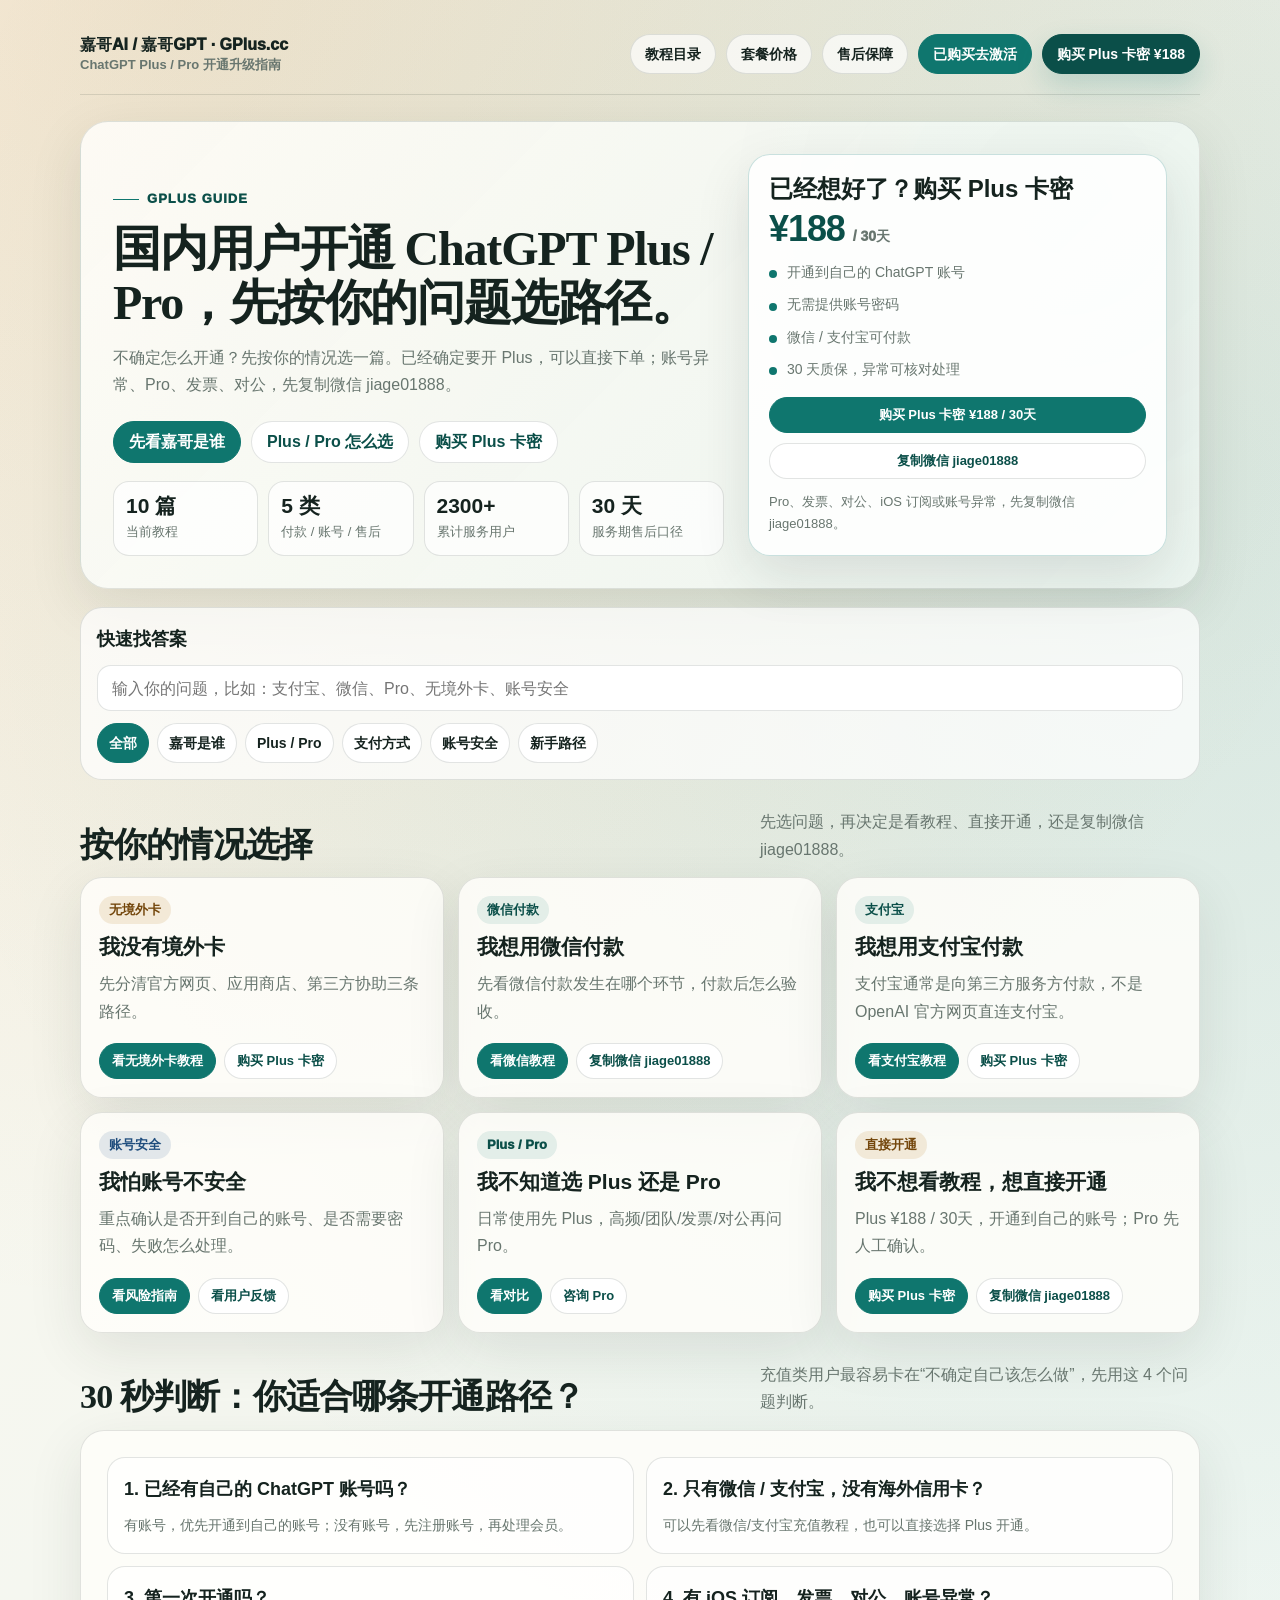
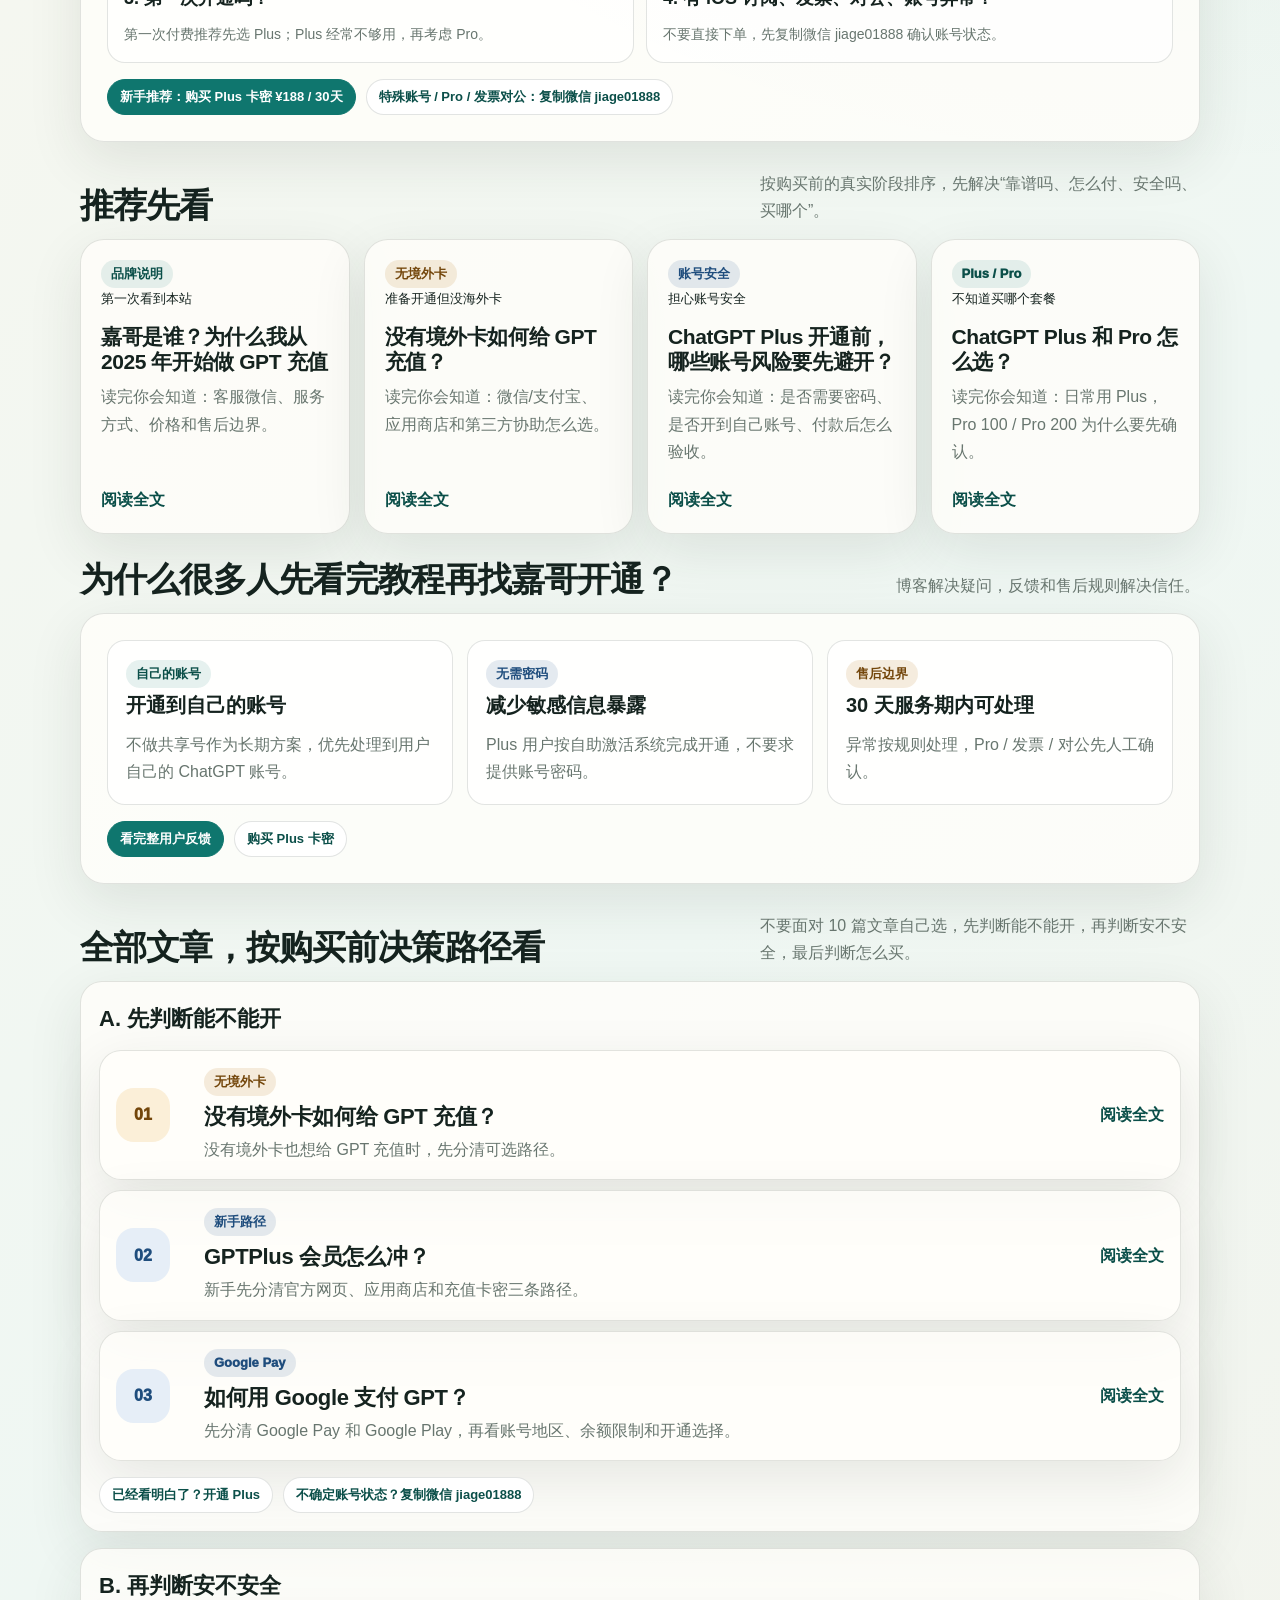
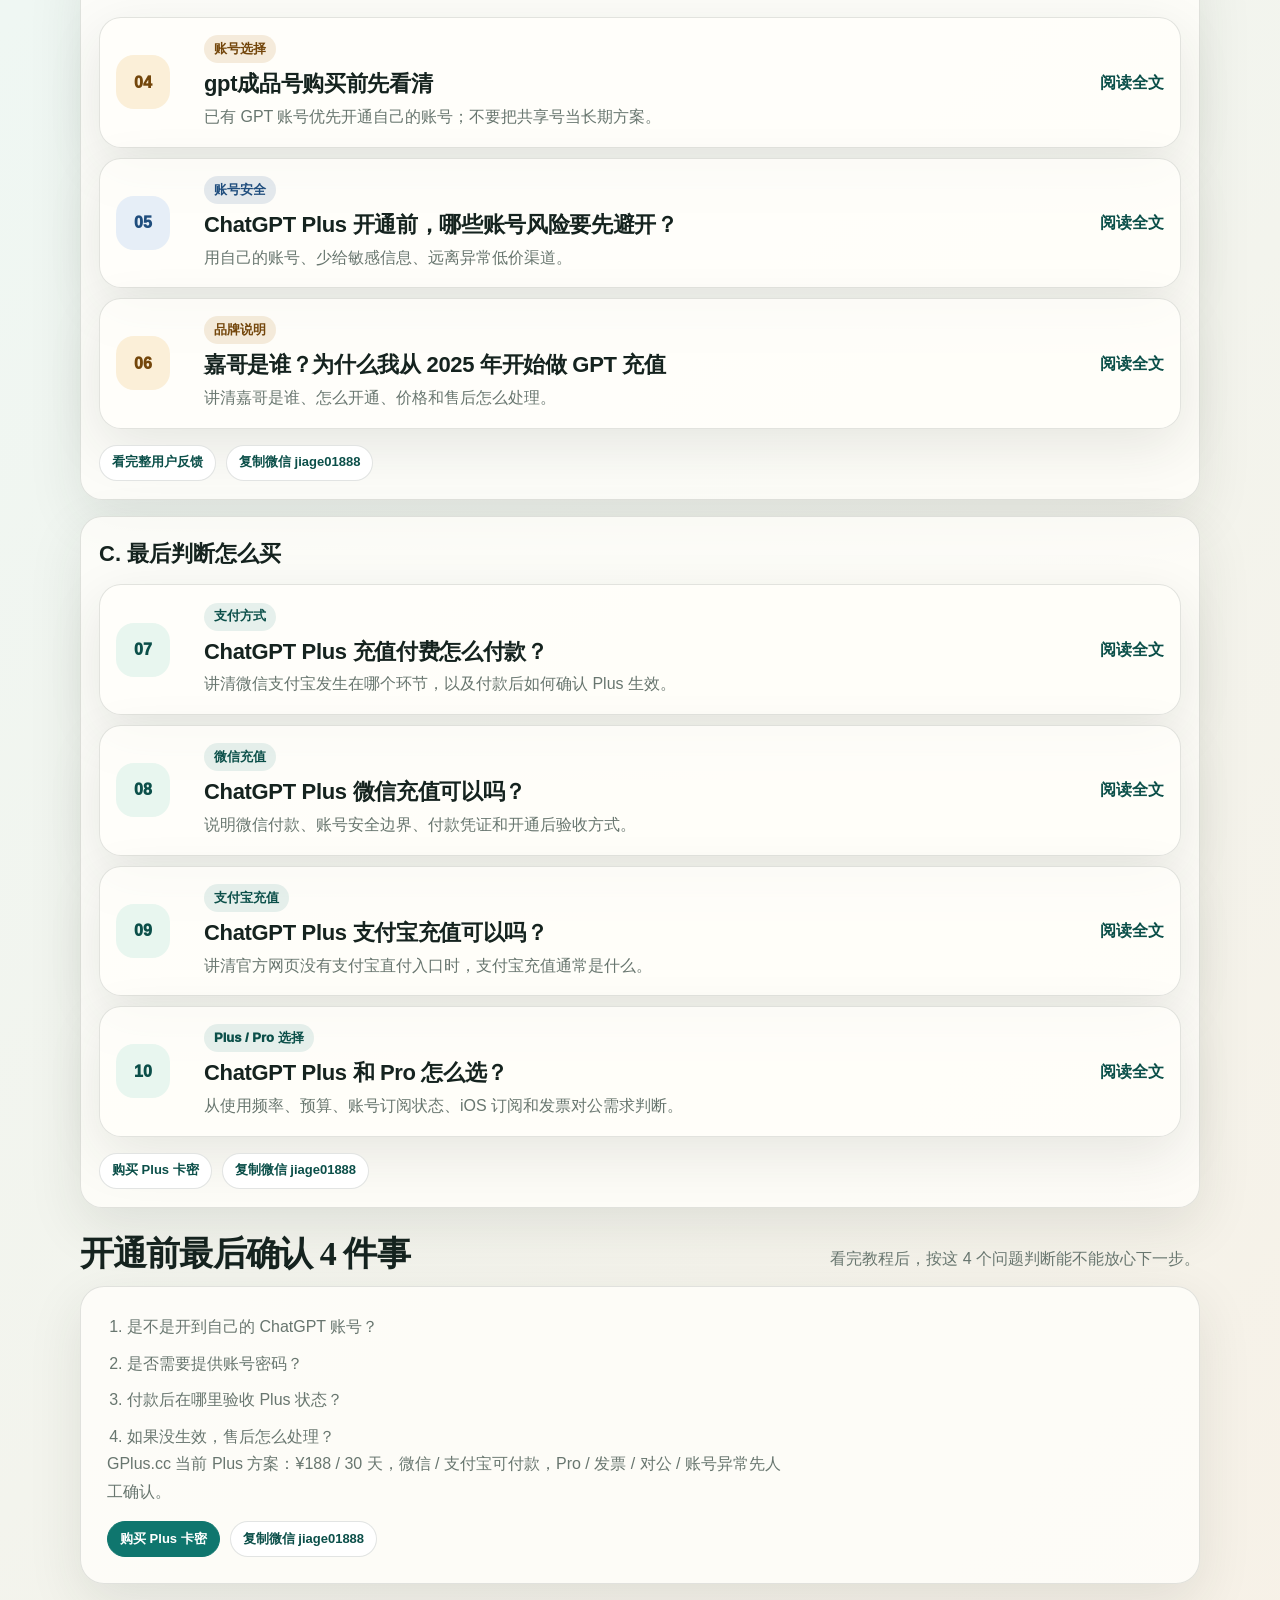
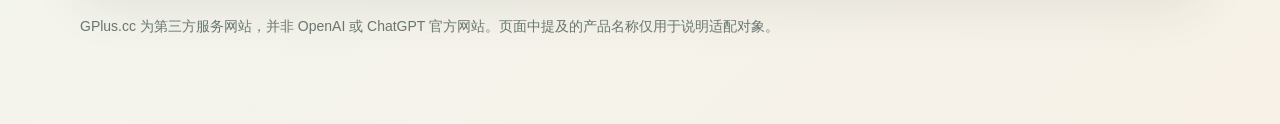
==== commit 9ed2ae9f: "Unify blog article conversion layout" ====
--- a/blog/index.html
+++ b/blog/index.html
@@ -469,7 +469,7 @@
       <a class="nav-link" href="/#plans">套餐价格</a>
       <a class="nav-link" href="/#trust">售后保障</a>
       <a class="nav-link primary" href="https://ow800.com/auto" target="_blank" rel="noopener">已购买去激活</a>
-      <a class="nav-link cta" href="https://fe.dtyuedan.cn/shop/jiage" target="_blank" rel="noopener">开通 Plus ¥188</a>
+      <a class="nav-link cta" href="https://fe.dtyuedan.cn/shop/jiage" target="_blank" rel="noopener">购买 Plus 卡密 ¥188</a>
     </div>
   </nav>
 
@@ -478,11 +478,11 @@
       <div>
         <div class="eyebrow">GPlus Guide</div>
         <h1>国内用户开通 ChatGPT Plus / Pro，先按你的问题选路径。</h1>
-        <p class="intro">不确定怎么开通？先按你的情况选一篇。已经确定要开 Plus，可以直接下单；账号异常、Pro、发票、对公，先复制微信问人工。</p>
+        <p class="intro">不确定怎么开通？先按你的情况选一篇。已经确定要开 Plus，可以直接下单；账号异常、Pro、发票、对公，先复制微信 jiage01888。</p>
         <div class="hero-actions">
           <a class="hero-action primary" href="/blog/jiage-ai-gpt.html">先看嘉哥是谁</a>
           <a class="hero-action" href="/blog/chatgpt-plus-pro-zenme-xuan.html">Plus / Pro 怎么选</a>
-          <a class="hero-action" href="https://fe.dtyuedan.cn/shop/jiage" target="_blank" rel="noopener">直接开通 Plus</a>
+          <a class="hero-action" href="https://fe.dtyuedan.cn/shop/jiage" target="_blank" rel="noopener">购买 Plus 卡密</a>
         </div>
         <div class="stats four" aria-label="内容概览">
           <div class="stat"><strong>10 篇</strong><span>当前教程</span></div>
@@ -493,7 +493,7 @@
       </div>
 
       <aside class="deal-card" id="plans" aria-label="直接开通 ChatGPT Plus">
-        <h2>已经想好了？直接开通 Plus</h2>
+        <h2>已经想好了？购买 Plus 卡密</h2>
         <p class="deal-price"><strong>¥188</strong><span>/ 30天</span></p>
         <ul class="deal-list">
           <li>开通到自己的 ChatGPT 账号</li>
@@ -502,10 +502,10 @@
           <li>30 天质保，异常可核对处理</li>
         </ul>
         <div class="deal-actions">
-          <a class="mini-button" href="https://fe.dtyuedan.cn/shop/jiage" target="_blank" rel="noopener">立即开通 Plus ¥188</a>
+          <a class="mini-button" href="https://fe.dtyuedan.cn/shop/jiage" target="_blank" rel="noopener">购买 Plus 卡密 ¥188 / 30天</a>
           <button class="mini-button secondary js-copy-wx" type="button">复制微信 jiage01888</button>
         </div>
-        <p class="deal-note">Pro、发票、对公、iOS 订阅或账号异常，先问人工。</p>
+        <p class="deal-note">Pro、发票、对公、iOS 订阅或账号异常，先复制微信 jiage01888。</p>
       </aside>
     </div>
   </section>
@@ -525,7 +525,7 @@
 
   <div class="section-title">
     <h2>按你的情况选择</h2>
-    <p>先选问题，再决定是看教程、直接开通，还是复制微信问人工。</p>
+    <p>先选问题，再决定是看教程、直接开通，还是复制微信 jiage01888。</p>
   </div>
 
   <section class="path-grid" id="paths" aria-label="按场景选择教程">
@@ -535,7 +535,7 @@
       <p>先分清官方网页、应用商店、第三方协助三条路径。</p>
       <div class="path-actions">
         <a class="mini-button" href="/blog/meiyou-jingwaika-gpt-chongzhi.html">看无境外卡教程</a>
-        <a class="mini-button secondary" href="https://fe.dtyuedan.cn/shop/jiage" target="_blank" rel="noopener">直接开通 Plus</a>
+        <a class="mini-button secondary" href="https://fe.dtyuedan.cn/shop/jiage" target="_blank" rel="noopener">购买 Plus 卡密</a>
       </div>
     </article>
     <article class="path-card">
@@ -544,7 +544,7 @@
       <p>先看微信付款发生在哪个环节，付款后怎么验收。</p>
       <div class="path-actions">
         <a class="mini-button" href="/blog/chatgpt-plus-weixin-chongzhi.html">看微信教程</a>
-        <button class="mini-button secondary js-copy-wx" type="button">复制微信咨询</button>
+        <button class="mini-button secondary js-copy-wx" type="button">复制微信 jiage01888</button>
       </div>
     </article>
     <article class="path-card">
@@ -553,7 +553,7 @@
       <p>支付宝通常是向第三方服务方付款，不是 OpenAI 官方网页直连支付宝。</p>
       <div class="path-actions">
         <a class="mini-button" href="/blog/chatgpt-plus-zhifubao-chongzhi.html">看支付宝教程</a>
-        <a class="mini-button secondary" href="https://fe.dtyuedan.cn/shop/jiage" target="_blank" rel="noopener">直接开通 Plus</a>
+        <a class="mini-button secondary" href="https://fe.dtyuedan.cn/shop/jiage" target="_blank" rel="noopener">购买 Plus 卡密</a>
       </div>
     </article>
     <article class="path-card">
@@ -579,8 +579,8 @@
       <h3>我不想看教程，想直接开通</h3>
       <p>Plus ¥188 / 30天，开通到自己的账号；Pro 先人工确认。</p>
       <div class="path-actions">
-        <a class="mini-button" href="https://fe.dtyuedan.cn/shop/jiage" target="_blank" rel="noopener">立即开通 Plus</a>
-        <button class="mini-button secondary js-copy-wx" type="button">复制微信</button>
+        <a class="mini-button" href="https://fe.dtyuedan.cn/shop/jiage" target="_blank" rel="noopener">购买 Plus 卡密</a>
+        <button class="mini-button secondary js-copy-wx" type="button">复制微信 jiage01888</button>
       </div>
     </article>
   </section>
@@ -598,8 +598,8 @@
       <article class="question-card"><h3>4. 有 iOS 订阅、发票、对公、账号异常？</h3><p>不要直接下单，先复制微信 jiage01888 确认账号状态。</p></article>
     </div>
     <div class="result-actions">
-      <a class="mini-button" href="https://fe.dtyuedan.cn/shop/jiage" target="_blank" rel="noopener">新手推荐：开通 Plus ¥188 / 30天</a>
-      <button class="mini-button secondary js-copy-wx" type="button">特殊账号 / Pro / 发票对公：复制微信</button>
+      <a class="mini-button" href="https://fe.dtyuedan.cn/shop/jiage" target="_blank" rel="noopener">新手推荐：购买 Plus 卡密 ¥188 / 30天</a>
+      <button class="mini-button secondary js-copy-wx" type="button">特殊账号 / Pro / 发票对公：复制微信 jiage01888</button>
     </div>
   </section>
 
@@ -655,7 +655,7 @@
     </div>
     <div class="trust-actions">
       <a class="mini-button" href="/#proof">看完整用户反馈</a>
-      <a class="mini-button secondary" href="https://fe.dtyuedan.cn/shop/jiage" target="_blank" rel="noopener">直接开通 Plus</a>
+      <a class="mini-button secondary" href="https://fe.dtyuedan.cn/shop/jiage" target="_blank" rel="noopener">购买 Plus 卡密</a>
     </div>
   </section>
 
@@ -672,7 +672,7 @@
         <a class="article-row article-link" href="/blog/gptplus-huiyuan-zenme-chong.html" data-tone="blue" data-category="beginner" data-search="GPTPlus 会员怎么冲 新手 官方网页 应用商店 卡密 开通路径"><span class="num">02</span><div><span class="tag account">新手路径</span><h3>GPTPlus 会员怎么冲？</h3><p>新手先分清官方网页、应用商店和充值卡密三条路径。</p></div><span class="go">阅读全文</span></a>
         <a class="article-row article-link" href="/blog/google-pay-gpt.html" data-tone="blue" data-category="pay" data-search="Google 支付 GPT Google Pay Google Play 账号地区 余额 订阅"><span class="num">03</span><div><span class="tag account">Google Pay</span><h3>如何用 Google 支付 GPT？</h3><p>先分清 Google Pay 和 Google Play，再看账号地区、余额限制和开通选择。</p></div><span class="go">阅读全文</span></a>
       </div>
-      <div class="group-actions"><a class="mini-button secondary" href="https://fe.dtyuedan.cn/shop/jiage" target="_blank" rel="noopener">已经看明白了？开通 Plus</a><button class="mini-button secondary js-copy-wx" type="button">不确定账号状态？复制微信</button></div>
+      <div class="group-actions"><a class="mini-button secondary" href="https://fe.dtyuedan.cn/shop/jiage" target="_blank" rel="noopener">已经看明白了？开通 Plus</a><button class="mini-button secondary js-copy-wx" type="button">不确定账号状态？复制微信 jiage01888</button></div>
     </div>
 
     <div class="article-group" data-article-group>
@@ -682,7 +682,7 @@
         <a class="article-row article-link" href="/blog/security-risk-guide.html" data-tone="blue" data-category="account" data-search="ChatGPT Plus 开通 账号风险 账号安全 共享号 敏感信息 低价渠道"><span class="num">05</span><div><span class="tag account">账号安全</span><h3>ChatGPT Plus 开通前，哪些账号风险要先避开？</h3><p>用自己的账号、少给敏感信息、远离异常低价渠道。</p></div><span class="go">阅读全文</span></a>
         <a class="article-row article-link" href="/blog/jiage-ai-gpt.html" data-tone="gold" data-category="brand" data-search="嘉哥是谁 GPT充值 2025 野卡 2300 正规渠道 账号 售后"><span class="num">06</span><div><span class="tag pay">品牌说明</span><h3>嘉哥是谁？为什么我从 2025 年开始做 GPT 充值</h3><p>讲清嘉哥是谁、怎么开通、价格和售后怎么处理。</p></div><span class="go">阅读全文</span></a>
       </div>
-      <div class="group-actions"><a class="mini-button secondary" href="/#proof">看完整用户反馈</a><button class="mini-button secondary js-copy-wx" type="button">复制微信问人工</button></div>
+      <div class="group-actions"><a class="mini-button secondary" href="/#proof">看完整用户反馈</a><button class="mini-button secondary js-copy-wx" type="button">复制微信 jiage01888</button></div>
     </div>
 
     <div class="article-group" data-article-group>
@@ -693,11 +693,11 @@
         <a class="article-row article-link" href="/blog/chatgpt-plus-zhifubao-chongzhi.html" data-tone="green" data-category="pay" data-search="ChatGPT Plus 支付宝充值 支付宝付款 国内付款 开通 Plus"><span class="num">09</span><div><span class="tag">支付宝充值</span><h3>ChatGPT Plus 支付宝充值可以吗？</h3><p>讲清官方网页没有支付宝直付入口时，支付宝充值通常是什么。</p></div><span class="go">阅读全文</span></a>
         <a class="article-row article-link" href="/blog/chatgpt-plus-pro-zenme-xuan.html" data-tone="green" data-category="plan" data-search="ChatGPT Plus Pro 怎么选 Pro 100 Pro 200 iOS 订阅 发票 对公 售后"><span class="num">10</span><div><span class="tag">Plus / Pro 选择</span><h3>ChatGPT Plus 和 Pro 怎么选？</h3><p>从使用频率、预算、账号订阅状态、iOS 订阅和发票对公需求判断。</p></div><span class="go">阅读全文</span></a>
       </div>
-      <div class="group-actions"><a class="mini-button secondary" href="https://fe.dtyuedan.cn/shop/jiage" target="_blank" rel="noopener">立即开通 Plus</a><button class="mini-button secondary js-copy-wx" type="button">复制微信问人工</button></div>
+      <div class="group-actions"><a class="mini-button secondary" href="https://fe.dtyuedan.cn/shop/jiage" target="_blank" rel="noopener">购买 Plus 卡密</a><button class="mini-button secondary js-copy-wx" type="button">复制微信 jiage01888</button></div>
     </div>
   </section>
 
-  <p class="empty" id="emptyState">没有找到匹配文章。可以换一个关键词，比如“支付宝”“Pro”“无境外卡”，或复制微信 jiage01888 直接问人工。<br><button class="mini-button secondary js-copy-wx" type="button">复制微信咨询</button></p>
+  <p class="empty" id="emptyState">没有找到匹配文章。可以换一个关键词，比如“支付宝”“Pro”“无境外卡”，或复制微信 jiage01888 直接问人工。<br><button class="mini-button secondary js-copy-wx" type="button">复制微信 jiage01888</button></p>
 
   <div class="section-title">
     <h2>开通前最后确认 4 件事</h2>
@@ -713,7 +713,7 @@
     </ol>
     <p class="intro">GPlus.cc 当前 Plus 方案：¥188 / 30 天，微信 / 支付宝可付款，Pro / 发票 / 对公 / 账号异常先人工确认。</p>
     <div class="final-actions">
-      <a class="mini-button" href="https://fe.dtyuedan.cn/shop/jiage" target="_blank" rel="noopener">立即开通 Plus</a>
+      <a class="mini-button" href="https://fe.dtyuedan.cn/shop/jiage" target="_blank" rel="noopener">购买 Plus 卡密</a>
       <button class="mini-button secondary js-copy-wx" type="button">复制微信 jiage01888</button>
     </div>
   </section>
@@ -726,7 +726,7 @@
     <span>自己账号｜无需密码</span>
   </div>
   <div class="mobile-cta-actions">
-    <a class="mini-button" href="https://fe.dtyuedan.cn/shop/jiage" target="_blank" rel="noopener">开通</a>
+    <a class="mini-button" href="https://fe.dtyuedan.cn/shop/jiage" target="_blank" rel="noopener">购买</a>
     <button class="mini-button secondary js-copy-wx" type="button">微信</button>
   </div>
 </div>
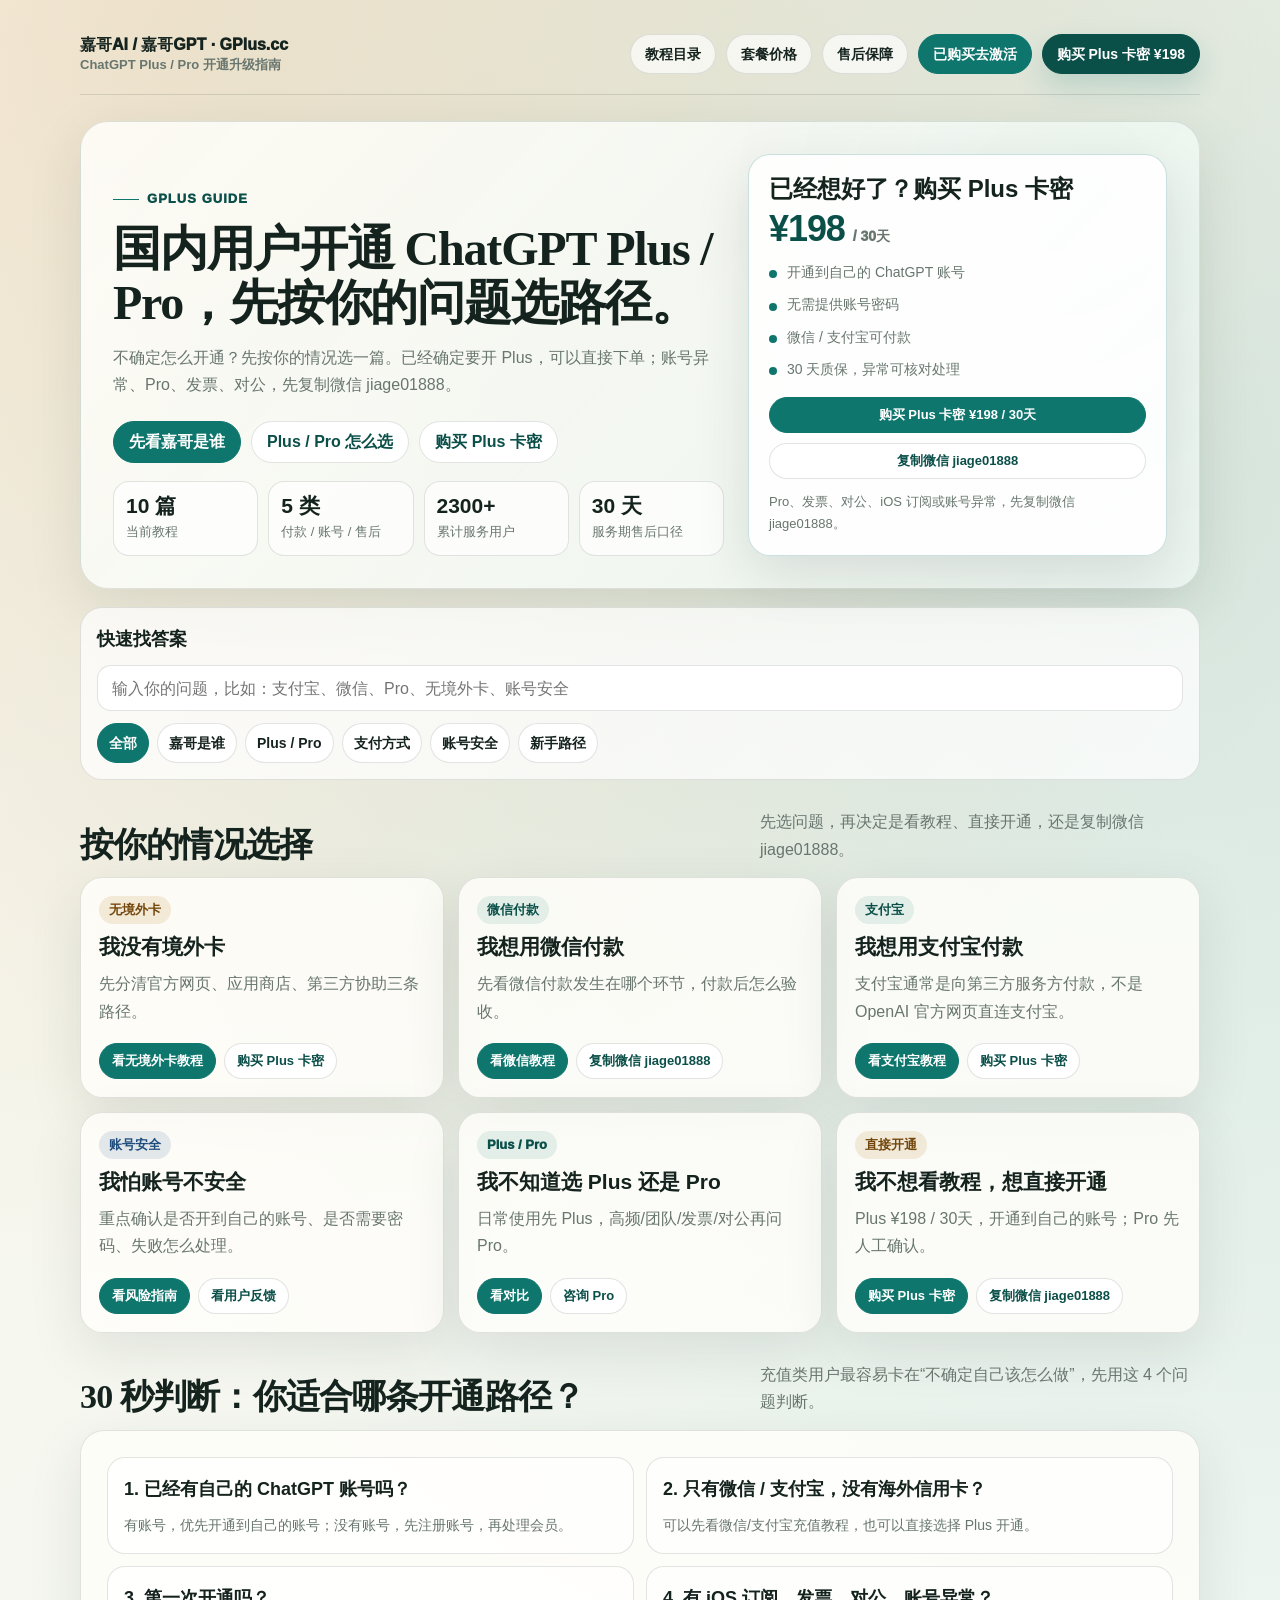
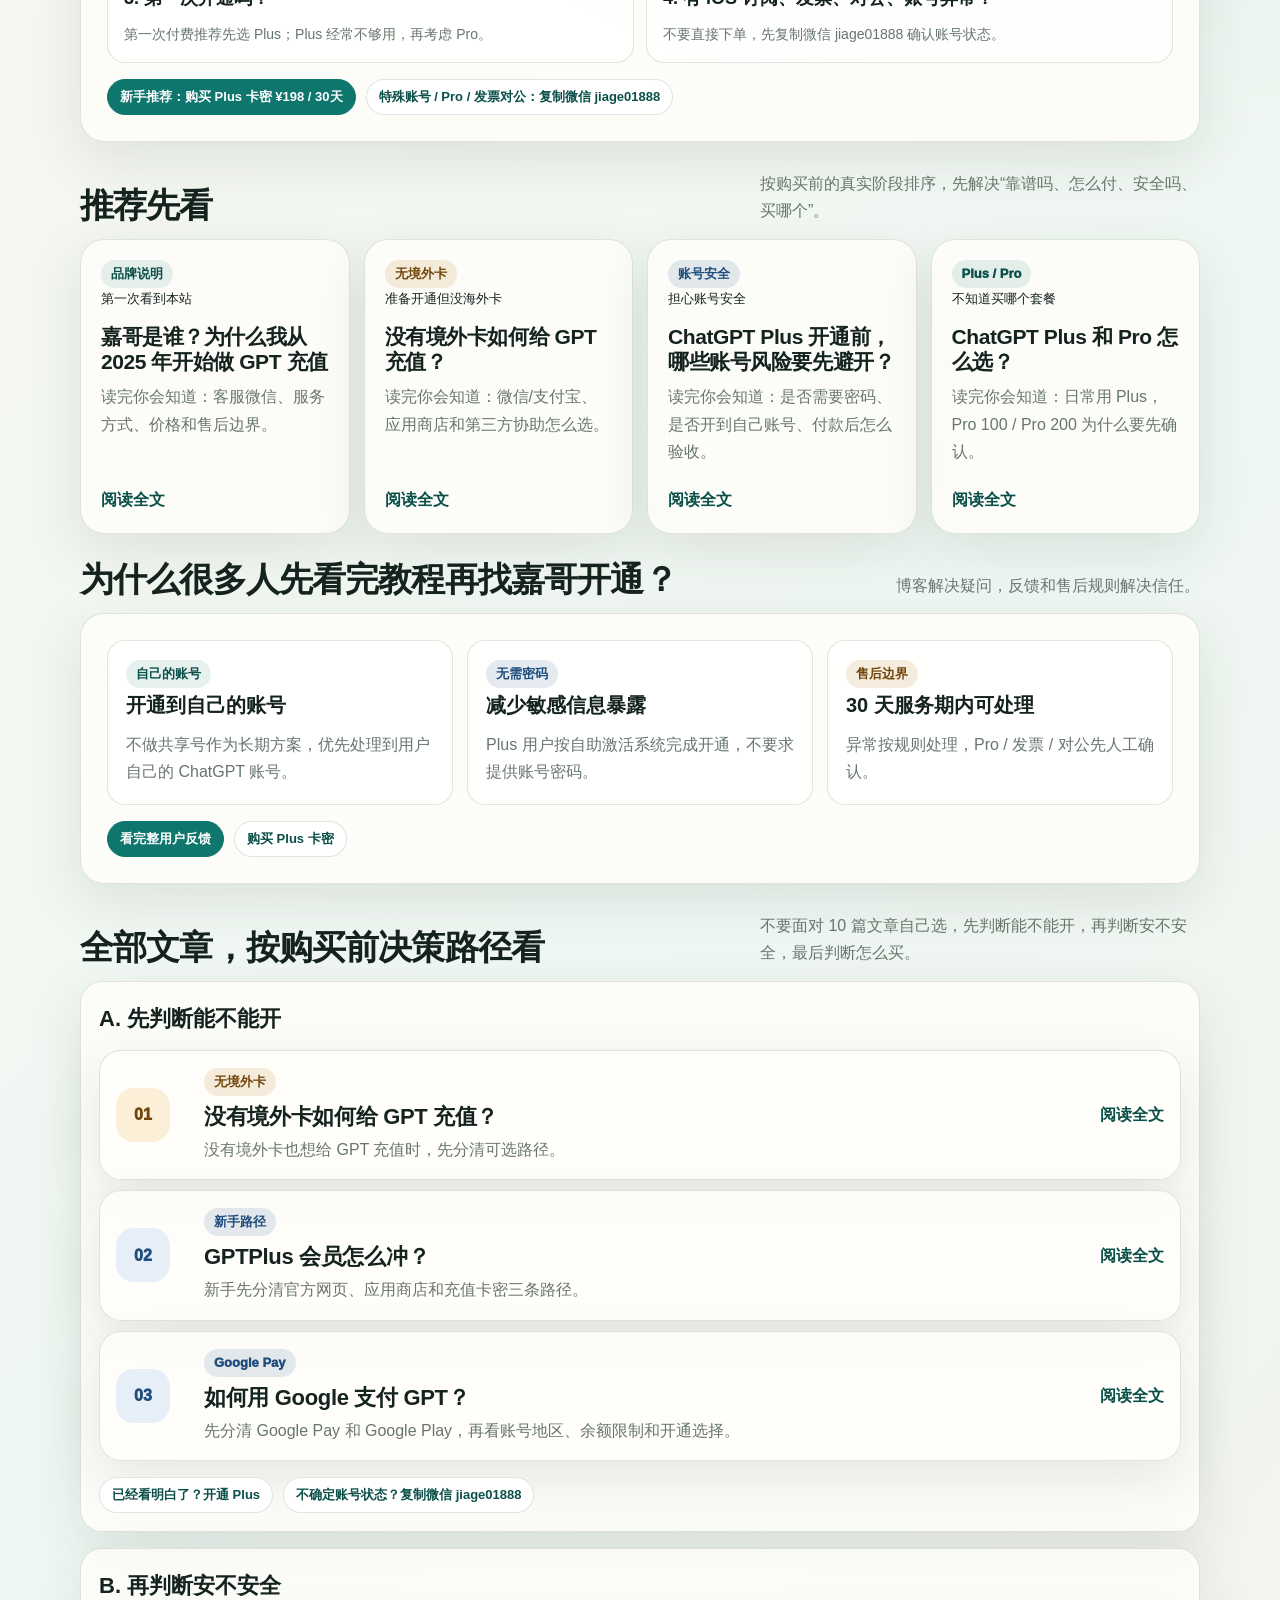
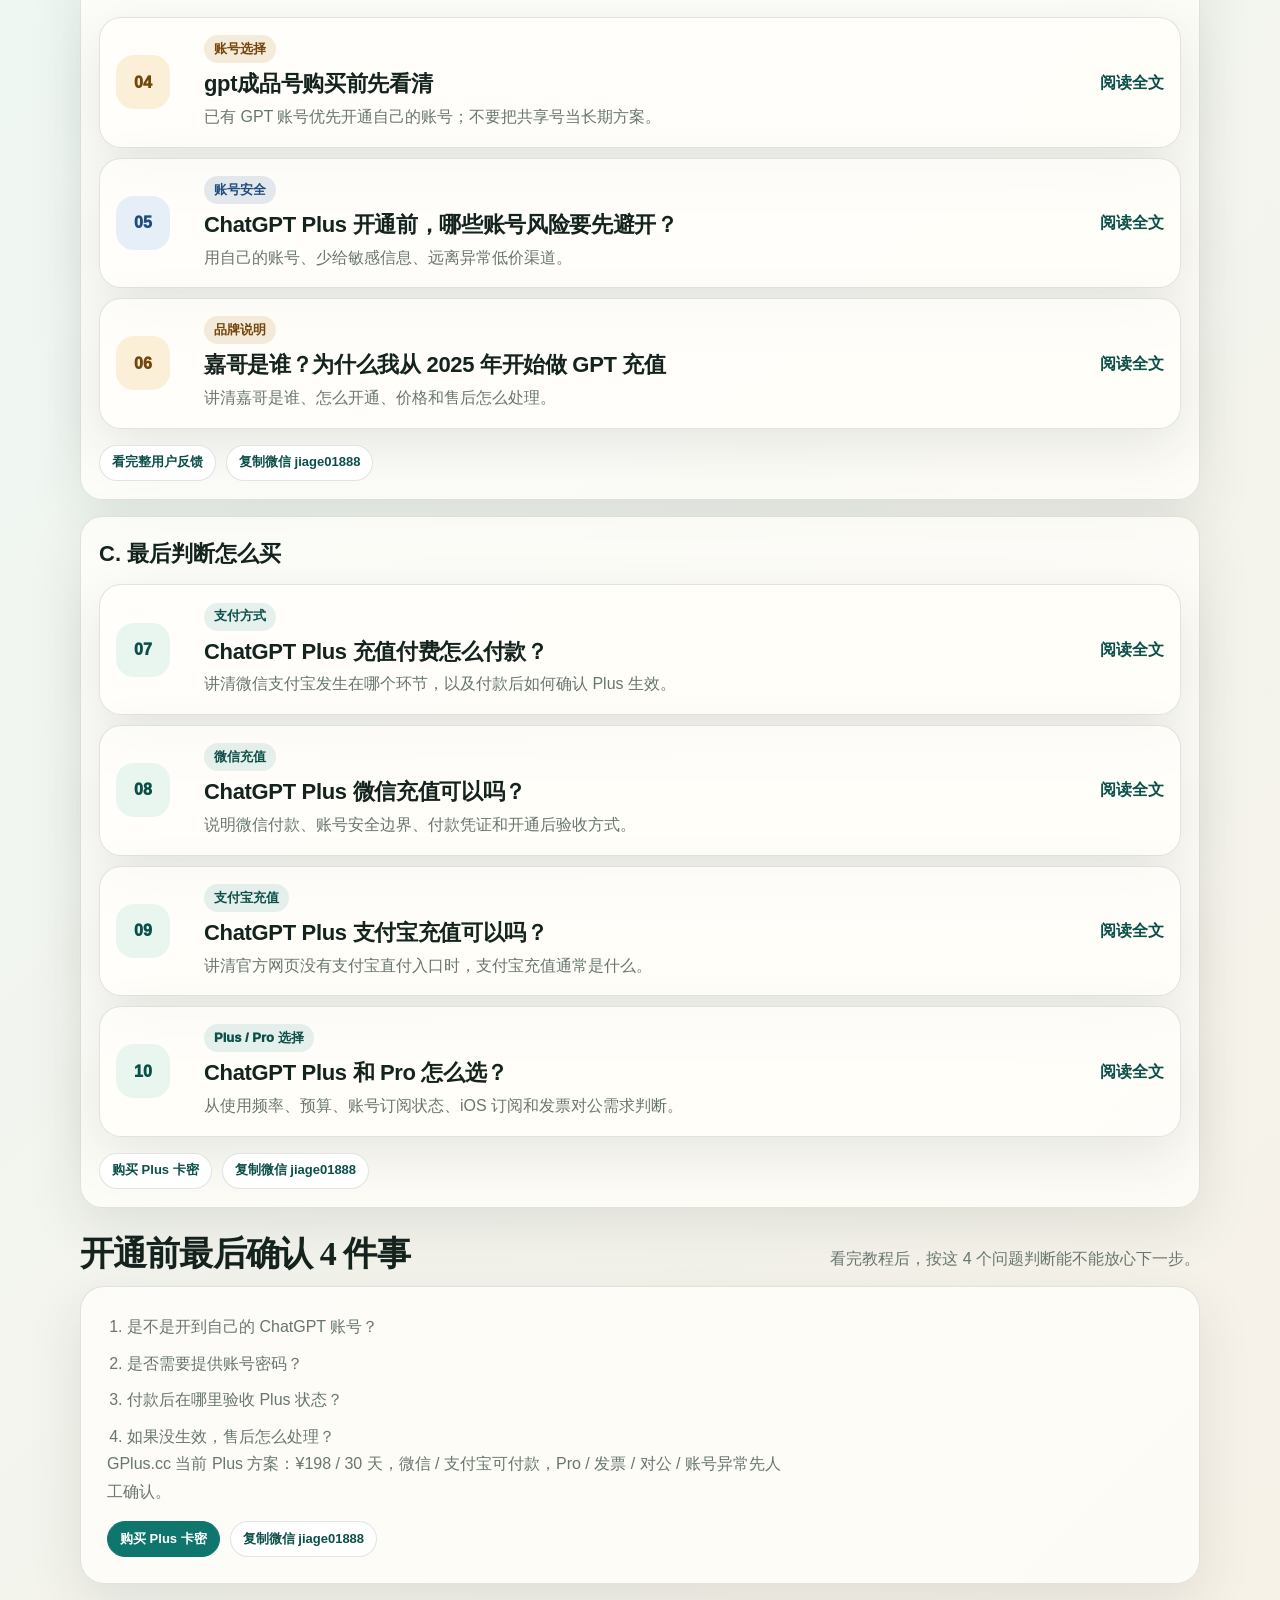
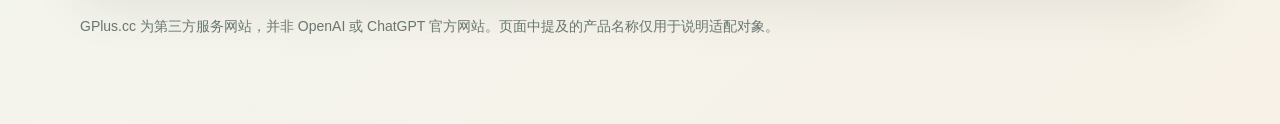
==== commit 0fa18e0c: "Switch recharge links and pricing" ====
--- a/blog/index.html
+++ b/blog/index.html
@@ -468,8 +468,8 @@
       <a class="nav-link" href="#paths">教程目录</a>
       <a class="nav-link" href="/#plans">套餐价格</a>
       <a class="nav-link" href="/#trust">售后保障</a>
-      <a class="nav-link primary" href="https://ow800.com/auto" target="_blank" rel="noopener">已购买去激活</a>
-      <a class="nav-link cta" href="https://fe.dtyuedan.cn/shop/jiage" target="_blank" rel="noopener">购买 Plus 卡密 ¥188</a>
+      <a class="nav-link primary" href="https://czgpt.plus/" target="_blank" rel="noopener">已购买去激活</a>
+      <a class="nav-link cta" href="https://czgpt.plus/" target="_blank" rel="noopener">购买 Plus 卡密 ¥198</a>
     </div>
   </nav>
 
@@ -482,7 +482,7 @@
         <div class="hero-actions">
           <a class="hero-action primary" href="/blog/jiage-ai-gpt.html">先看嘉哥是谁</a>
           <a class="hero-action" href="/blog/chatgpt-plus-pro-zenme-xuan.html">Plus / Pro 怎么选</a>
-          <a class="hero-action" href="https://fe.dtyuedan.cn/shop/jiage" target="_blank" rel="noopener">购买 Plus 卡密</a>
+          <a class="hero-action" href="https://czgpt.plus/" target="_blank" rel="noopener">购买 Plus 卡密</a>
         </div>
         <div class="stats four" aria-label="内容概览">
           <div class="stat"><strong>10 篇</strong><span>当前教程</span></div>
@@ -494,7 +494,7 @@
 
       <aside class="deal-card" id="plans" aria-label="直接开通 ChatGPT Plus">
         <h2>已经想好了？购买 Plus 卡密</h2>
-        <p class="deal-price"><strong>¥188</strong><span>/ 30天</span></p>
+        <p class="deal-price"><strong>¥198</strong><span>/ 30天</span></p>
         <ul class="deal-list">
           <li>开通到自己的 ChatGPT 账号</li>
           <li>无需提供账号密码</li>
@@ -502,7 +502,7 @@
           <li>30 天质保，异常可核对处理</li>
         </ul>
         <div class="deal-actions">
-          <a class="mini-button" href="https://fe.dtyuedan.cn/shop/jiage" target="_blank" rel="noopener">购买 Plus 卡密 ¥188 / 30天</a>
+          <a class="mini-button" href="https://czgpt.plus/" target="_blank" rel="noopener">购买 Plus 卡密 ¥198 / 30天</a>
           <button class="mini-button secondary js-copy-wx" type="button">复制微信 jiage01888</button>
         </div>
         <p class="deal-note">Pro、发票、对公、iOS 订阅或账号异常，先复制微信 jiage01888。</p>
@@ -535,7 +535,7 @@
       <p>先分清官方网页、应用商店、第三方协助三条路径。</p>
       <div class="path-actions">
         <a class="mini-button" href="/blog/meiyou-jingwaika-gpt-chongzhi.html">看无境外卡教程</a>
-        <a class="mini-button secondary" href="https://fe.dtyuedan.cn/shop/jiage" target="_blank" rel="noopener">购买 Plus 卡密</a>
+        <a class="mini-button secondary" href="https://czgpt.plus/" target="_blank" rel="noopener">购买 Plus 卡密</a>
       </div>
     </article>
     <article class="path-card">
@@ -553,7 +553,7 @@
       <p>支付宝通常是向第三方服务方付款，不是 OpenAI 官方网页直连支付宝。</p>
       <div class="path-actions">
         <a class="mini-button" href="/blog/chatgpt-plus-zhifubao-chongzhi.html">看支付宝教程</a>
-        <a class="mini-button secondary" href="https://fe.dtyuedan.cn/shop/jiage" target="_blank" rel="noopener">购买 Plus 卡密</a>
+        <a class="mini-button secondary" href="https://czgpt.plus/" target="_blank" rel="noopener">购买 Plus 卡密</a>
       </div>
     </article>
     <article class="path-card">
@@ -577,9 +577,9 @@
     <article class="path-card">
       <span class="tag pay">直接开通</span>
       <h3>我不想看教程，想直接开通</h3>
-      <p>Plus ¥188 / 30天，开通到自己的账号；Pro 先人工确认。</p>
+      <p>Plus ¥198 / 30天，开通到自己的账号；Pro 先人工确认。</p>
       <div class="path-actions">
-        <a class="mini-button" href="https://fe.dtyuedan.cn/shop/jiage" target="_blank" rel="noopener">购买 Plus 卡密</a>
+        <a class="mini-button" href="https://czgpt.plus/" target="_blank" rel="noopener">购买 Plus 卡密</a>
         <button class="mini-button secondary js-copy-wx" type="button">复制微信 jiage01888</button>
       </div>
     </article>
@@ -598,7 +598,7 @@
       <article class="question-card"><h3>4. 有 iOS 订阅、发票、对公、账号异常？</h3><p>不要直接下单，先复制微信 jiage01888 确认账号状态。</p></article>
     </div>
     <div class="result-actions">
-      <a class="mini-button" href="https://fe.dtyuedan.cn/shop/jiage" target="_blank" rel="noopener">新手推荐：购买 Plus 卡密 ¥188 / 30天</a>
+      <a class="mini-button" href="https://czgpt.plus/" target="_blank" rel="noopener">新手推荐：购买 Plus 卡密 ¥198 / 30天</a>
       <button class="mini-button secondary js-copy-wx" type="button">特殊账号 / Pro / 发票对公：复制微信 jiage01888</button>
     </div>
   </section>
@@ -655,7 +655,7 @@
     </div>
     <div class="trust-actions">
       <a class="mini-button" href="/#proof">看完整用户反馈</a>
-      <a class="mini-button secondary" href="https://fe.dtyuedan.cn/shop/jiage" target="_blank" rel="noopener">购买 Plus 卡密</a>
+      <a class="mini-button secondary" href="https://czgpt.plus/" target="_blank" rel="noopener">购买 Plus 卡密</a>
     </div>
   </section>
 
@@ -672,7 +672,7 @@
         <a class="article-row article-link" href="/blog/gptplus-huiyuan-zenme-chong.html" data-tone="blue" data-category="beginner" data-search="GPTPlus 会员怎么冲 新手 官方网页 应用商店 卡密 开通路径"><span class="num">02</span><div><span class="tag account">新手路径</span><h3>GPTPlus 会员怎么冲？</h3><p>新手先分清官方网页、应用商店和充值卡密三条路径。</p></div><span class="go">阅读全文</span></a>
         <a class="article-row article-link" href="/blog/google-pay-gpt.html" data-tone="blue" data-category="pay" data-search="Google 支付 GPT Google Pay Google Play 账号地区 余额 订阅"><span class="num">03</span><div><span class="tag account">Google Pay</span><h3>如何用 Google 支付 GPT？</h3><p>先分清 Google Pay 和 Google Play，再看账号地区、余额限制和开通选择。</p></div><span class="go">阅读全文</span></a>
       </div>
-      <div class="group-actions"><a class="mini-button secondary" href="https://fe.dtyuedan.cn/shop/jiage" target="_blank" rel="noopener">已经看明白了？开通 Plus</a><button class="mini-button secondary js-copy-wx" type="button">不确定账号状态？复制微信 jiage01888</button></div>
+      <div class="group-actions"><a class="mini-button secondary" href="https://czgpt.plus/" target="_blank" rel="noopener">已经看明白了？开通 Plus</a><button class="mini-button secondary js-copy-wx" type="button">不确定账号状态？复制微信 jiage01888</button></div>
     </div>
 
     <div class="article-group" data-article-group>
@@ -693,7 +693,7 @@
         <a class="article-row article-link" href="/blog/chatgpt-plus-zhifubao-chongzhi.html" data-tone="green" data-category="pay" data-search="ChatGPT Plus 支付宝充值 支付宝付款 国内付款 开通 Plus"><span class="num">09</span><div><span class="tag">支付宝充值</span><h3>ChatGPT Plus 支付宝充值可以吗？</h3><p>讲清官方网页没有支付宝直付入口时，支付宝充值通常是什么。</p></div><span class="go">阅读全文</span></a>
         <a class="article-row article-link" href="/blog/chatgpt-plus-pro-zenme-xuan.html" data-tone="green" data-category="plan" data-search="ChatGPT Plus Pro 怎么选 Pro 100 Pro 200 iOS 订阅 发票 对公 售后"><span class="num">10</span><div><span class="tag">Plus / Pro 选择</span><h3>ChatGPT Plus 和 Pro 怎么选？</h3><p>从使用频率、预算、账号订阅状态、iOS 订阅和发票对公需求判断。</p></div><span class="go">阅读全文</span></a>
       </div>
-      <div class="group-actions"><a class="mini-button secondary" href="https://fe.dtyuedan.cn/shop/jiage" target="_blank" rel="noopener">购买 Plus 卡密</a><button class="mini-button secondary js-copy-wx" type="button">复制微信 jiage01888</button></div>
+      <div class="group-actions"><a class="mini-button secondary" href="https://czgpt.plus/" target="_blank" rel="noopener">购买 Plus 卡密</a><button class="mini-button secondary js-copy-wx" type="button">复制微信 jiage01888</button></div>
     </div>
   </section>
 
@@ -711,9 +711,9 @@
       <li>付款后在哪里验收 Plus 状态？</li>
       <li>如果没生效，售后怎么处理？</li>
     </ol>
-    <p class="intro">GPlus.cc 当前 Plus 方案：¥188 / 30 天，微信 / 支付宝可付款，Pro / 发票 / 对公 / 账号异常先人工确认。</p>
+    <p class="intro">GPlus.cc 当前 Plus 方案：¥198 / 30 天，微信 / 支付宝可付款，Pro / 发票 / 对公 / 账号异常先人工确认。</p>
     <div class="final-actions">
-      <a class="mini-button" href="https://fe.dtyuedan.cn/shop/jiage" target="_blank" rel="noopener">购买 Plus 卡密</a>
+      <a class="mini-button" href="https://czgpt.plus/" target="_blank" rel="noopener">购买 Plus 卡密</a>
       <button class="mini-button secondary js-copy-wx" type="button">复制微信 jiage01888</button>
     </div>
   </section>
@@ -722,11 +722,11 @@
 </main>
 <div class="mobile-cta" aria-label="移动端快速开通入口">
   <div>
-    <strong>Plus ¥188 / 30天</strong>
+    <strong>Plus ¥198 / 30天</strong>
     <span>自己账号｜无需密码</span>
   </div>
   <div class="mobile-cta-actions">
-    <a class="mini-button" href="https://fe.dtyuedan.cn/shop/jiage" target="_blank" rel="noopener">购买</a>
+    <a class="mini-button" href="https://czgpt.plus/" target="_blank" rel="noopener">购买</a>
     <button class="mini-button secondary js-copy-wx" type="button">微信</button>
   </div>
 </div>
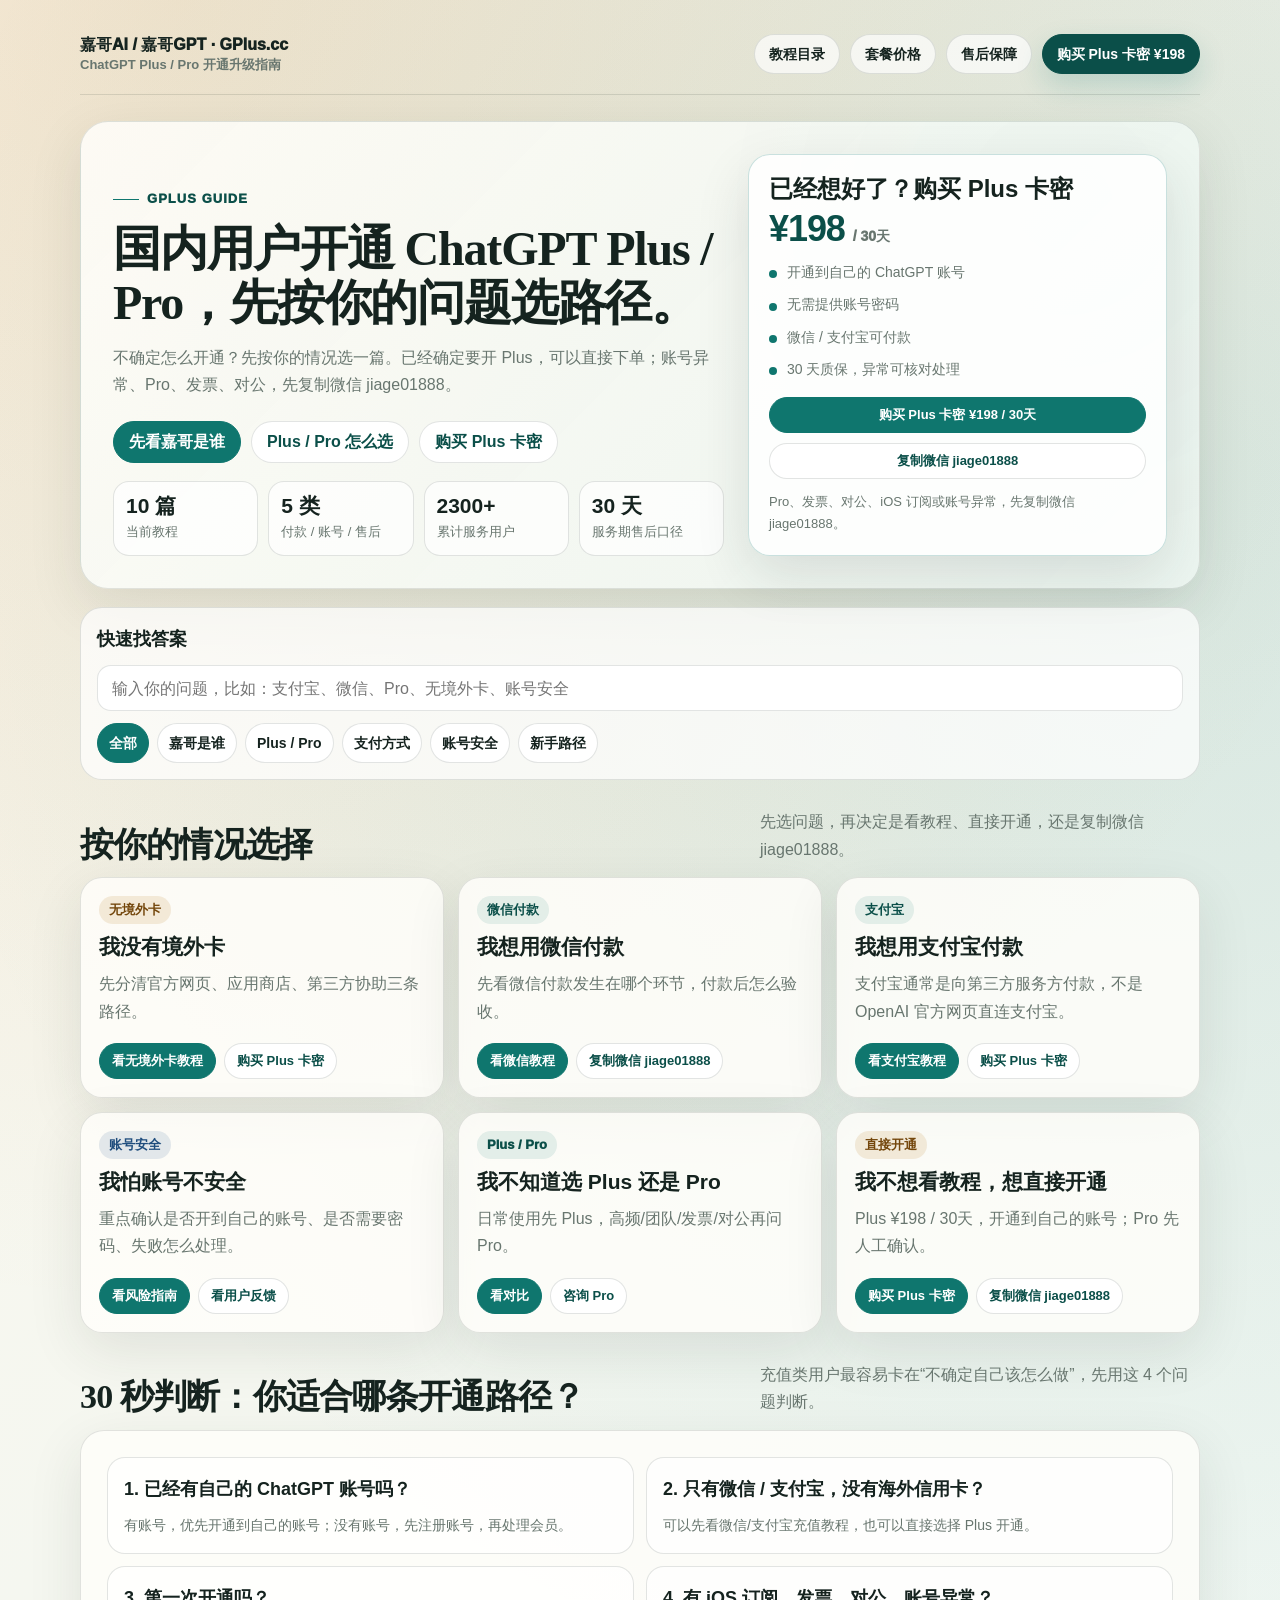
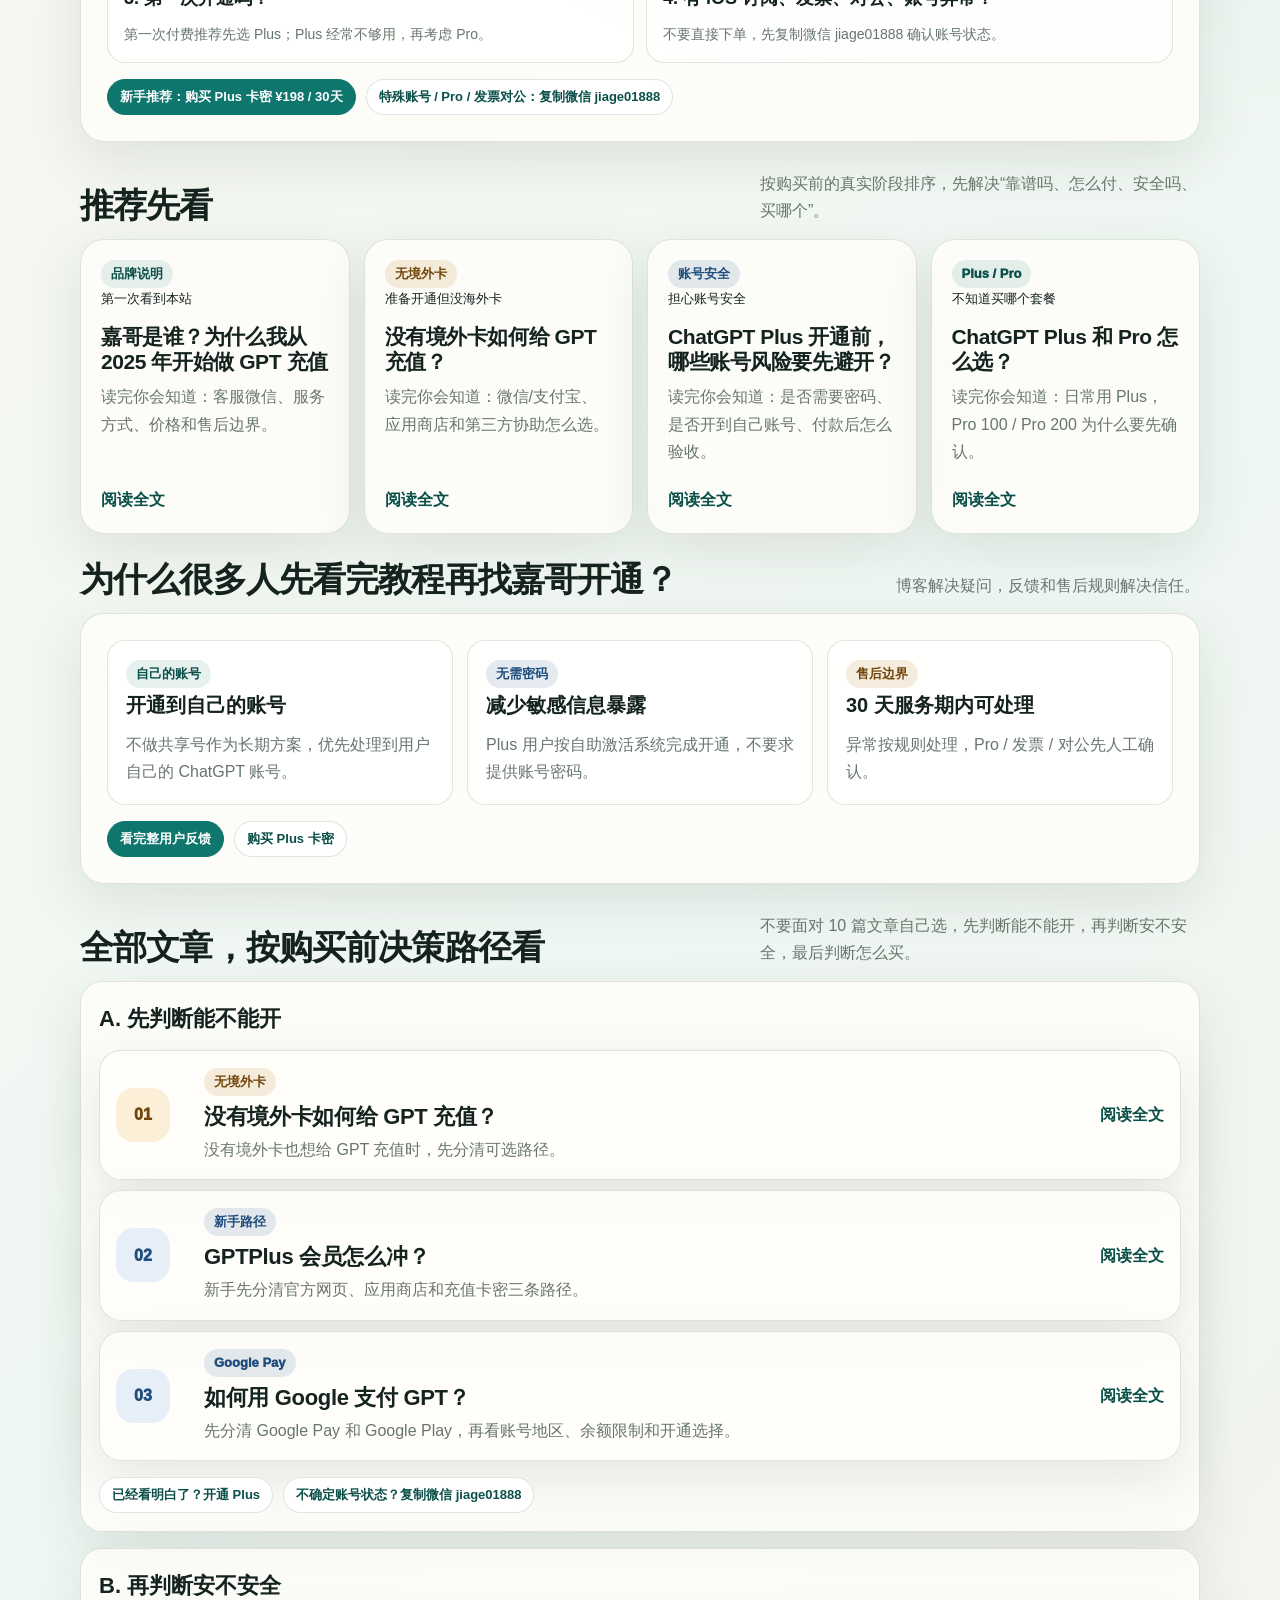
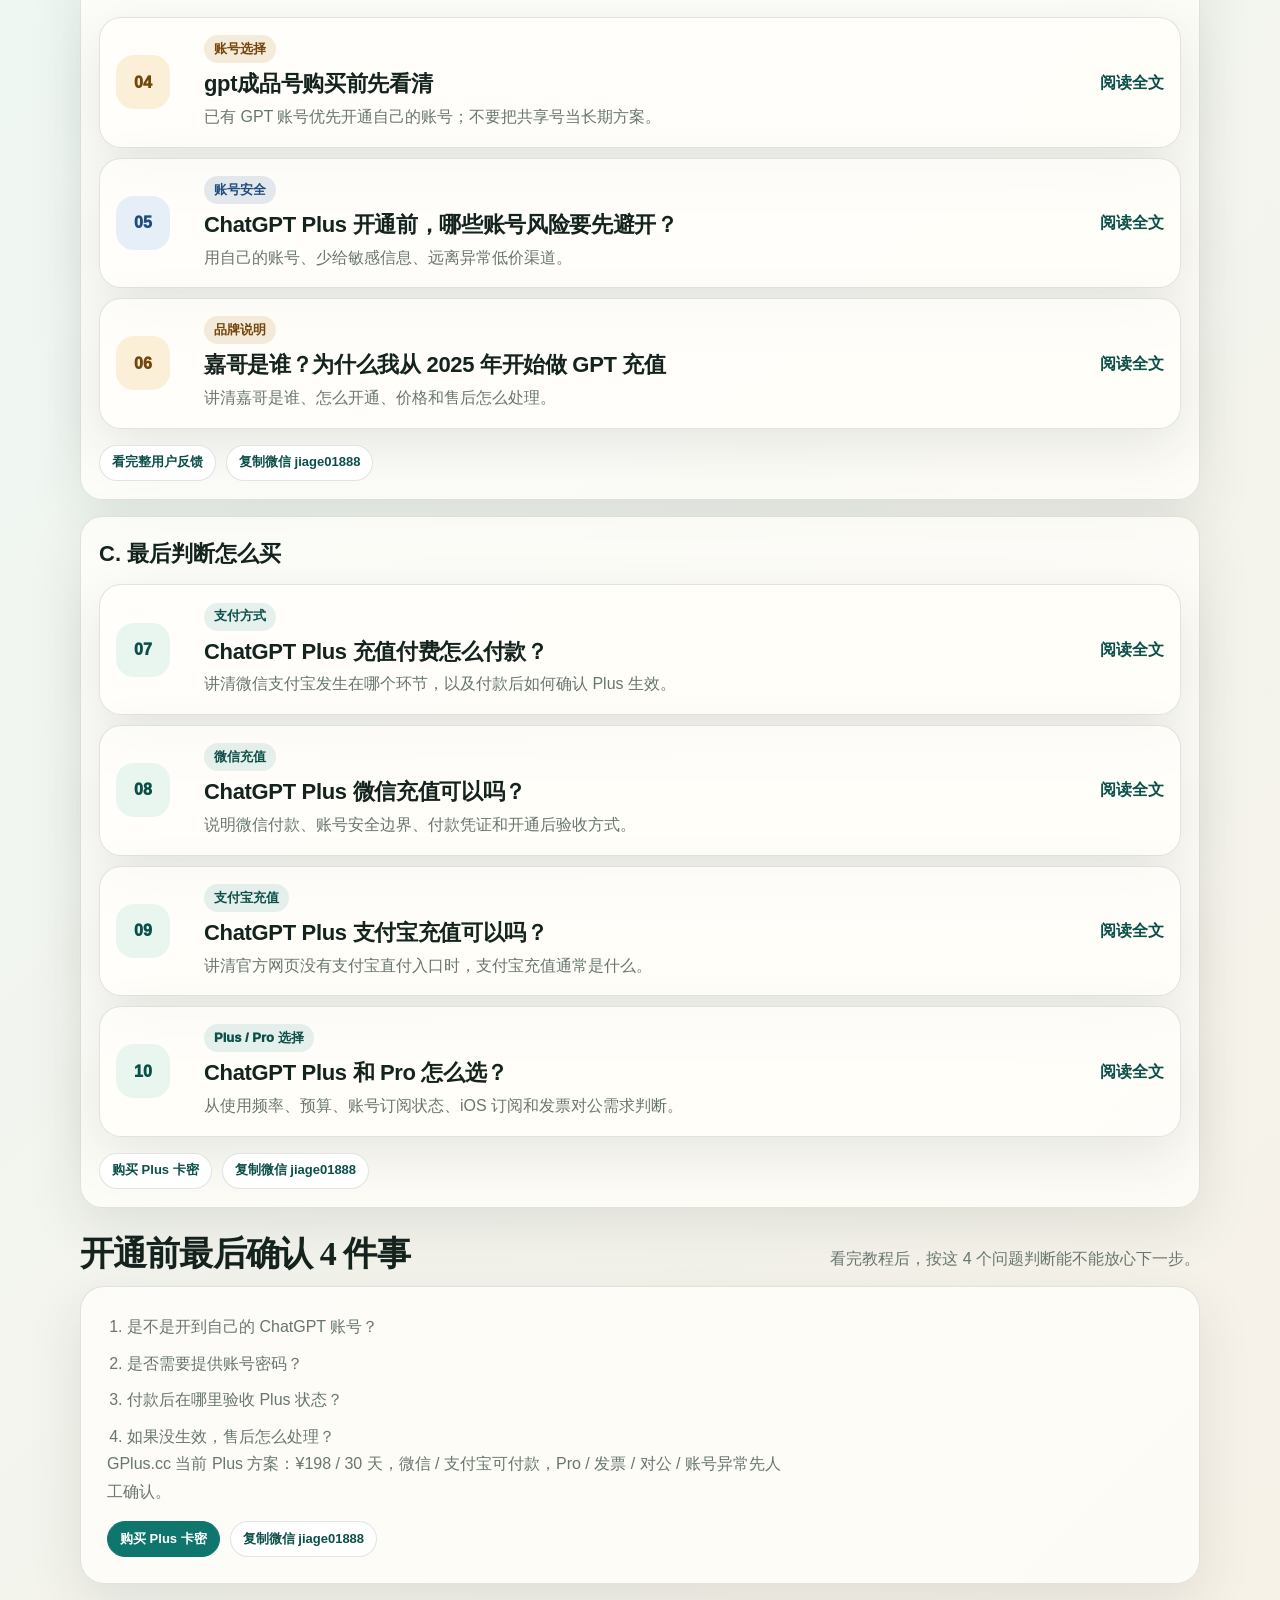
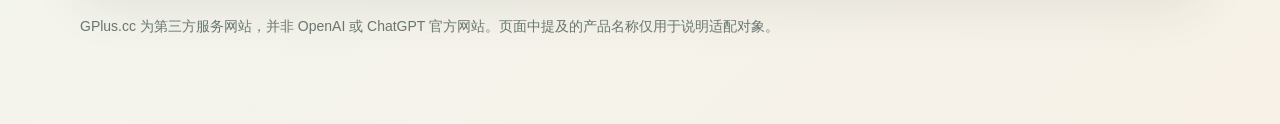
==== commit 61ebee1d: "Remove blog activation CTAs" ====
--- a/blog/index.html
+++ b/blog/index.html
@@ -468,8 +468,8 @@
       <a class="nav-link" href="#paths">教程目录</a>
       <a class="nav-link" href="/#plans">套餐价格</a>
       <a class="nav-link" href="/#trust">售后保障</a>
-      <a class="nav-link primary" href="https://czgpt.plus/" target="_blank" rel="noopener">已购买去激活</a>
-      <a class="nav-link cta" href="https://czgpt.plus/" target="_blank" rel="noopener">购买 Plus 卡密 ¥198</a>
+
+      <a class="nav-link cta" href="https://fe.dtyuedan.cn/shop/jiage" target="_blank" rel="noopener">购买 Plus 卡密 ¥198</a>
     </div>
   </nav>
 
@@ -482,7 +482,7 @@
         <div class="hero-actions">
           <a class="hero-action primary" href="/blog/jiage-ai-gpt.html">先看嘉哥是谁</a>
           <a class="hero-action" href="/blog/chatgpt-plus-pro-zenme-xuan.html">Plus / Pro 怎么选</a>
-          <a class="hero-action" href="https://czgpt.plus/" target="_blank" rel="noopener">购买 Plus 卡密</a>
+          <a class="hero-action" href="https://fe.dtyuedan.cn/shop/jiage" target="_blank" rel="noopener">购买 Plus 卡密</a>
         </div>
         <div class="stats four" aria-label="内容概览">
           <div class="stat"><strong>10 篇</strong><span>当前教程</span></div>
@@ -502,7 +502,7 @@
           <li>30 天质保，异常可核对处理</li>
         </ul>
         <div class="deal-actions">
-          <a class="mini-button" href="https://czgpt.plus/" target="_blank" rel="noopener">购买 Plus 卡密 ¥198 / 30天</a>
+          <a class="mini-button" href="https://fe.dtyuedan.cn/shop/jiage" target="_blank" rel="noopener">购买 Plus 卡密 ¥198 / 30天</a>
           <button class="mini-button secondary js-copy-wx" type="button">复制微信 jiage01888</button>
         </div>
         <p class="deal-note">Pro、发票、对公、iOS 订阅或账号异常，先复制微信 jiage01888。</p>
@@ -535,7 +535,7 @@
       <p>先分清官方网页、应用商店、第三方协助三条路径。</p>
       <div class="path-actions">
         <a class="mini-button" href="/blog/meiyou-jingwaika-gpt-chongzhi.html">看无境外卡教程</a>
-        <a class="mini-button secondary" href="https://czgpt.plus/" target="_blank" rel="noopener">购买 Plus 卡密</a>
+        <a class="mini-button secondary" href="https://fe.dtyuedan.cn/shop/jiage" target="_blank" rel="noopener">购买 Plus 卡密</a>
       </div>
     </article>
     <article class="path-card">
@@ -553,7 +553,7 @@
       <p>支付宝通常是向第三方服务方付款，不是 OpenAI 官方网页直连支付宝。</p>
       <div class="path-actions">
         <a class="mini-button" href="/blog/chatgpt-plus-zhifubao-chongzhi.html">看支付宝教程</a>
-        <a class="mini-button secondary" href="https://czgpt.plus/" target="_blank" rel="noopener">购买 Plus 卡密</a>
+        <a class="mini-button secondary" href="https://fe.dtyuedan.cn/shop/jiage" target="_blank" rel="noopener">购买 Plus 卡密</a>
       </div>
     </article>
     <article class="path-card">
@@ -579,7 +579,7 @@
       <h3>我不想看教程，想直接开通</h3>
       <p>Plus ¥198 / 30天，开通到自己的账号；Pro 先人工确认。</p>
       <div class="path-actions">
-        <a class="mini-button" href="https://czgpt.plus/" target="_blank" rel="noopener">购买 Plus 卡密</a>
+        <a class="mini-button" href="https://fe.dtyuedan.cn/shop/jiage" target="_blank" rel="noopener">购买 Plus 卡密</a>
         <button class="mini-button secondary js-copy-wx" type="button">复制微信 jiage01888</button>
       </div>
     </article>
@@ -598,7 +598,7 @@
       <article class="question-card"><h3>4. 有 iOS 订阅、发票、对公、账号异常？</h3><p>不要直接下单，先复制微信 jiage01888 确认账号状态。</p></article>
     </div>
     <div class="result-actions">
-      <a class="mini-button" href="https://czgpt.plus/" target="_blank" rel="noopener">新手推荐：购买 Plus 卡密 ¥198 / 30天</a>
+      <a class="mini-button" href="https://fe.dtyuedan.cn/shop/jiage" target="_blank" rel="noopener">新手推荐：购买 Plus 卡密 ¥198 / 30天</a>
       <button class="mini-button secondary js-copy-wx" type="button">特殊账号 / Pro / 发票对公：复制微信 jiage01888</button>
     </div>
   </section>
@@ -655,7 +655,7 @@
     </div>
     <div class="trust-actions">
       <a class="mini-button" href="/#proof">看完整用户反馈</a>
-      <a class="mini-button secondary" href="https://czgpt.plus/" target="_blank" rel="noopener">购买 Plus 卡密</a>
+      <a class="mini-button secondary" href="https://fe.dtyuedan.cn/shop/jiage" target="_blank" rel="noopener">购买 Plus 卡密</a>
     </div>
   </section>
 
@@ -672,7 +672,7 @@
         <a class="article-row article-link" href="/blog/gptplus-huiyuan-zenme-chong.html" data-tone="blue" data-category="beginner" data-search="GPTPlus 会员怎么冲 新手 官方网页 应用商店 卡密 开通路径"><span class="num">02</span><div><span class="tag account">新手路径</span><h3>GPTPlus 会员怎么冲？</h3><p>新手先分清官方网页、应用商店和充值卡密三条路径。</p></div><span class="go">阅读全文</span></a>
         <a class="article-row article-link" href="/blog/google-pay-gpt.html" data-tone="blue" data-category="pay" data-search="Google 支付 GPT Google Pay Google Play 账号地区 余额 订阅"><span class="num">03</span><div><span class="tag account">Google Pay</span><h3>如何用 Google 支付 GPT？</h3><p>先分清 Google Pay 和 Google Play，再看账号地区、余额限制和开通选择。</p></div><span class="go">阅读全文</span></a>
       </div>
-      <div class="group-actions"><a class="mini-button secondary" href="https://czgpt.plus/" target="_blank" rel="noopener">已经看明白了？开通 Plus</a><button class="mini-button secondary js-copy-wx" type="button">不确定账号状态？复制微信 jiage01888</button></div>
+      <div class="group-actions"><a class="mini-button secondary" href="https://fe.dtyuedan.cn/shop/jiage" target="_blank" rel="noopener">已经看明白了？开通 Plus</a><button class="mini-button secondary js-copy-wx" type="button">不确定账号状态？复制微信 jiage01888</button></div>
     </div>
 
     <div class="article-group" data-article-group>
@@ -693,7 +693,7 @@
         <a class="article-row article-link" href="/blog/chatgpt-plus-zhifubao-chongzhi.html" data-tone="green" data-category="pay" data-search="ChatGPT Plus 支付宝充值 支付宝付款 国内付款 开通 Plus"><span class="num">09</span><div><span class="tag">支付宝充值</span><h3>ChatGPT Plus 支付宝充值可以吗？</h3><p>讲清官方网页没有支付宝直付入口时，支付宝充值通常是什么。</p></div><span class="go">阅读全文</span></a>
         <a class="article-row article-link" href="/blog/chatgpt-plus-pro-zenme-xuan.html" data-tone="green" data-category="plan" data-search="ChatGPT Plus Pro 怎么选 Pro 100 Pro 200 iOS 订阅 发票 对公 售后"><span class="num">10</span><div><span class="tag">Plus / Pro 选择</span><h3>ChatGPT Plus 和 Pro 怎么选？</h3><p>从使用频率、预算、账号订阅状态、iOS 订阅和发票对公需求判断。</p></div><span class="go">阅读全文</span></a>
       </div>
-      <div class="group-actions"><a class="mini-button secondary" href="https://czgpt.plus/" target="_blank" rel="noopener">购买 Plus 卡密</a><button class="mini-button secondary js-copy-wx" type="button">复制微信 jiage01888</button></div>
+      <div class="group-actions"><a class="mini-button secondary" href="https://fe.dtyuedan.cn/shop/jiage" target="_blank" rel="noopener">购买 Plus 卡密</a><button class="mini-button secondary js-copy-wx" type="button">复制微信 jiage01888</button></div>
     </div>
   </section>
 
@@ -713,7 +713,7 @@
     </ol>
     <p class="intro">GPlus.cc 当前 Plus 方案：¥198 / 30 天，微信 / 支付宝可付款，Pro / 发票 / 对公 / 账号异常先人工确认。</p>
     <div class="final-actions">
-      <a class="mini-button" href="https://czgpt.plus/" target="_blank" rel="noopener">购买 Plus 卡密</a>
+      <a class="mini-button" href="https://fe.dtyuedan.cn/shop/jiage" target="_blank" rel="noopener">购买 Plus 卡密</a>
       <button class="mini-button secondary js-copy-wx" type="button">复制微信 jiage01888</button>
     </div>
   </section>
@@ -726,7 +726,7 @@
     <span>自己账号｜无需密码</span>
   </div>
   <div class="mobile-cta-actions">
-    <a class="mini-button" href="https://czgpt.plus/" target="_blank" rel="noopener">购买</a>
+    <a class="mini-button" href="https://fe.dtyuedan.cn/shop/jiage" target="_blank" rel="noopener">购买</a>
     <button class="mini-button secondary js-copy-wx" type="button">微信</button>
   </div>
 </div>
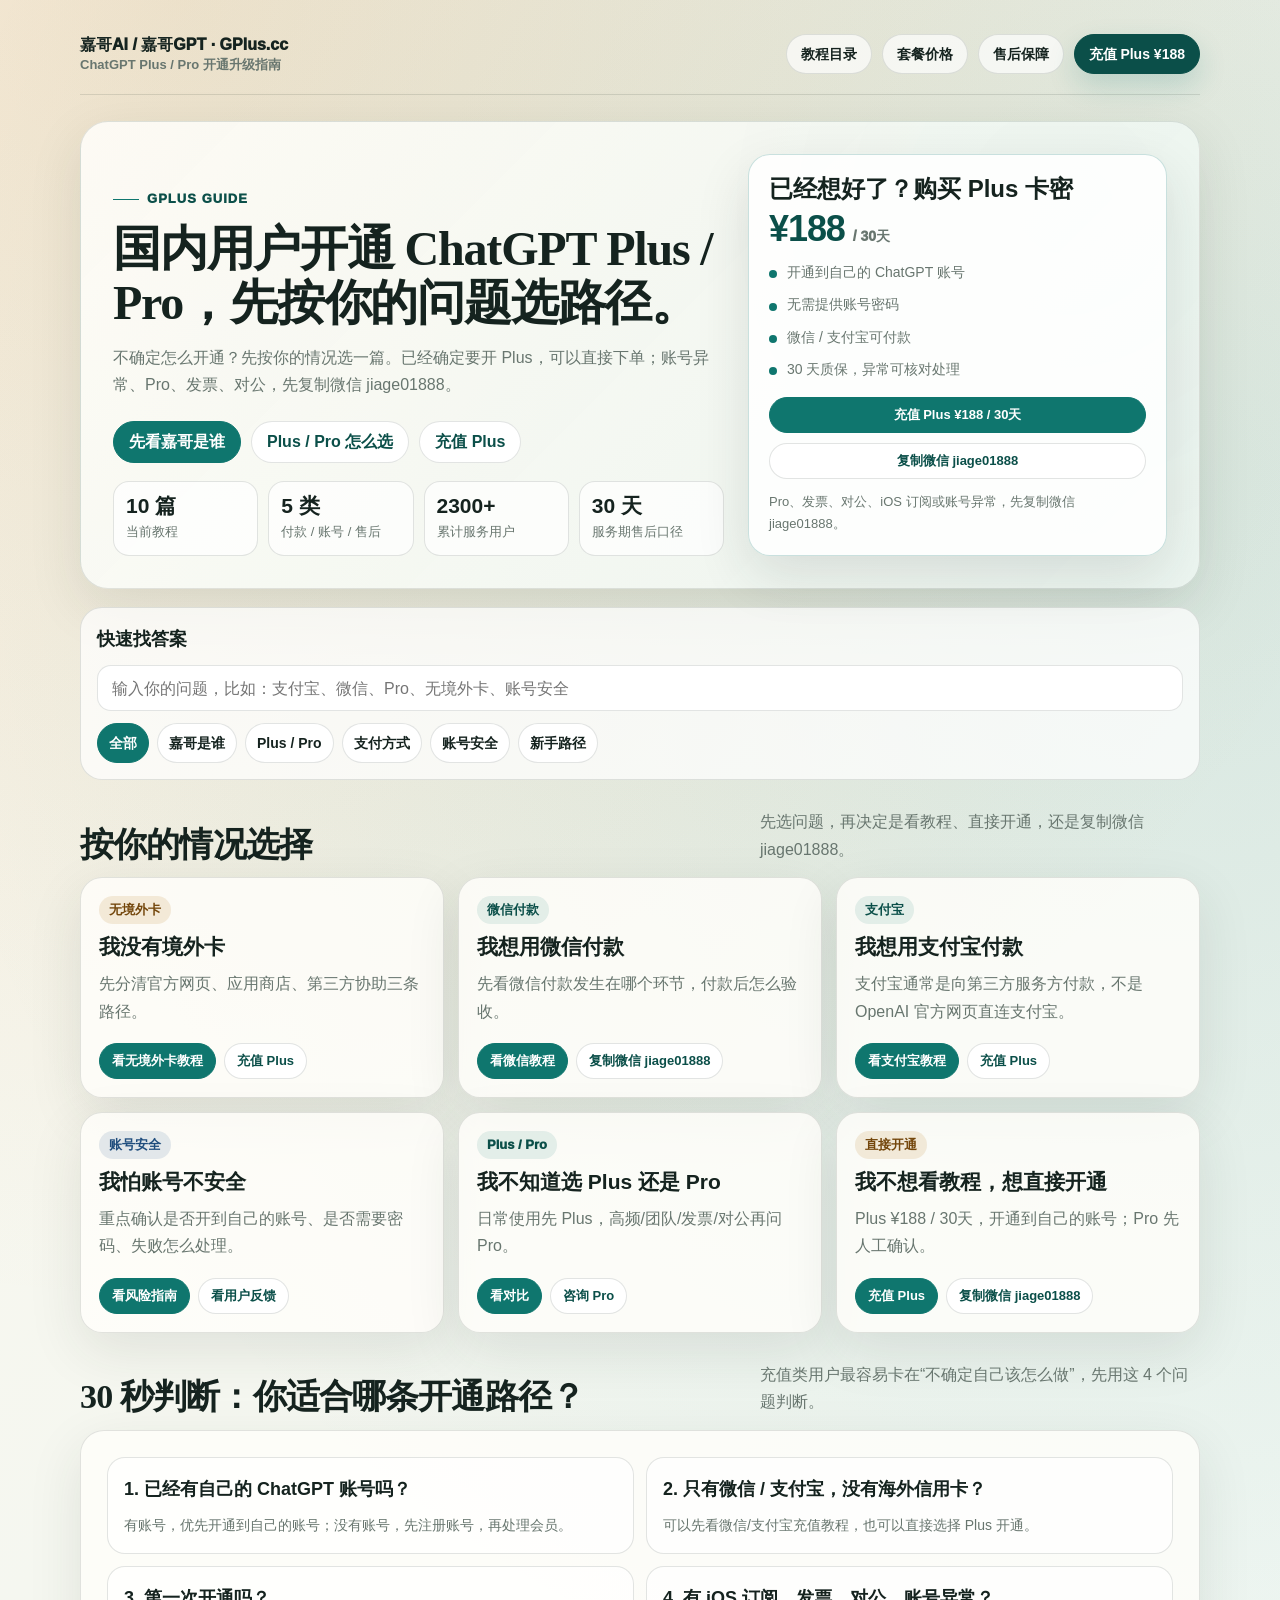
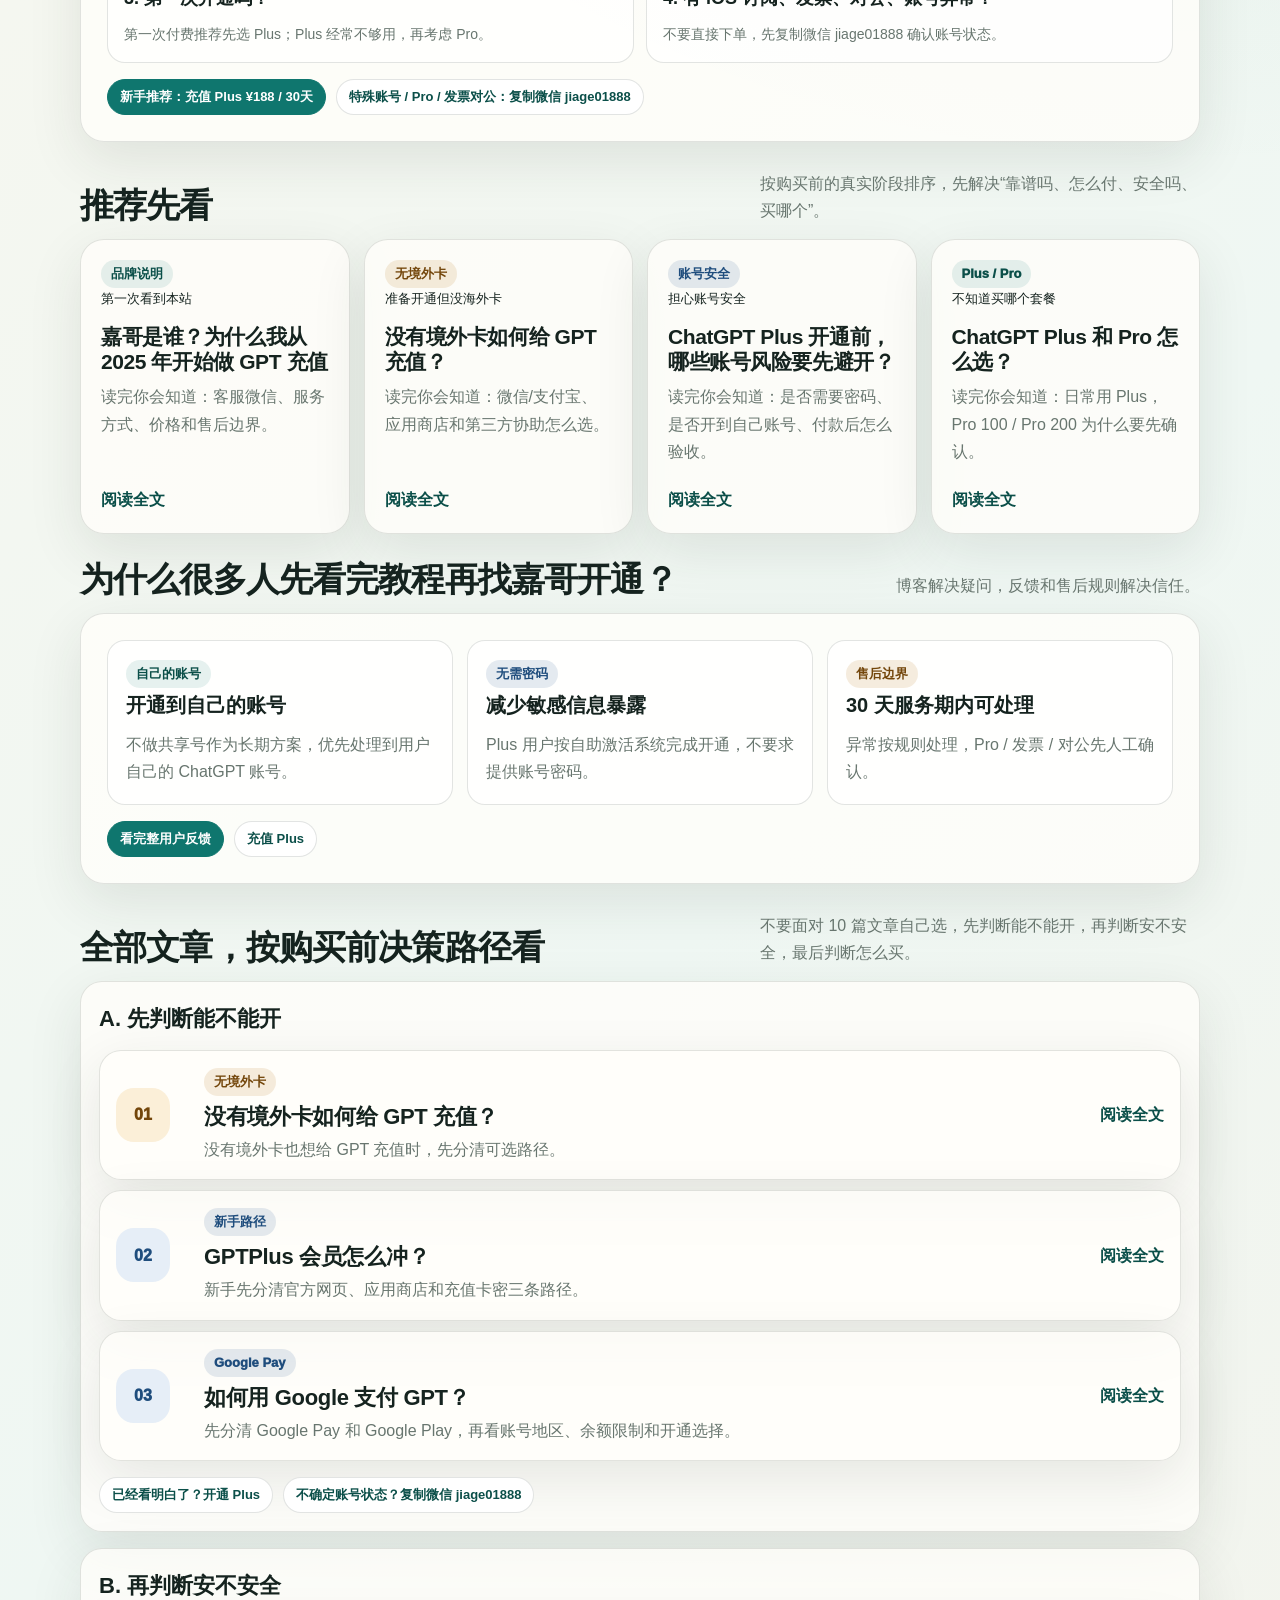
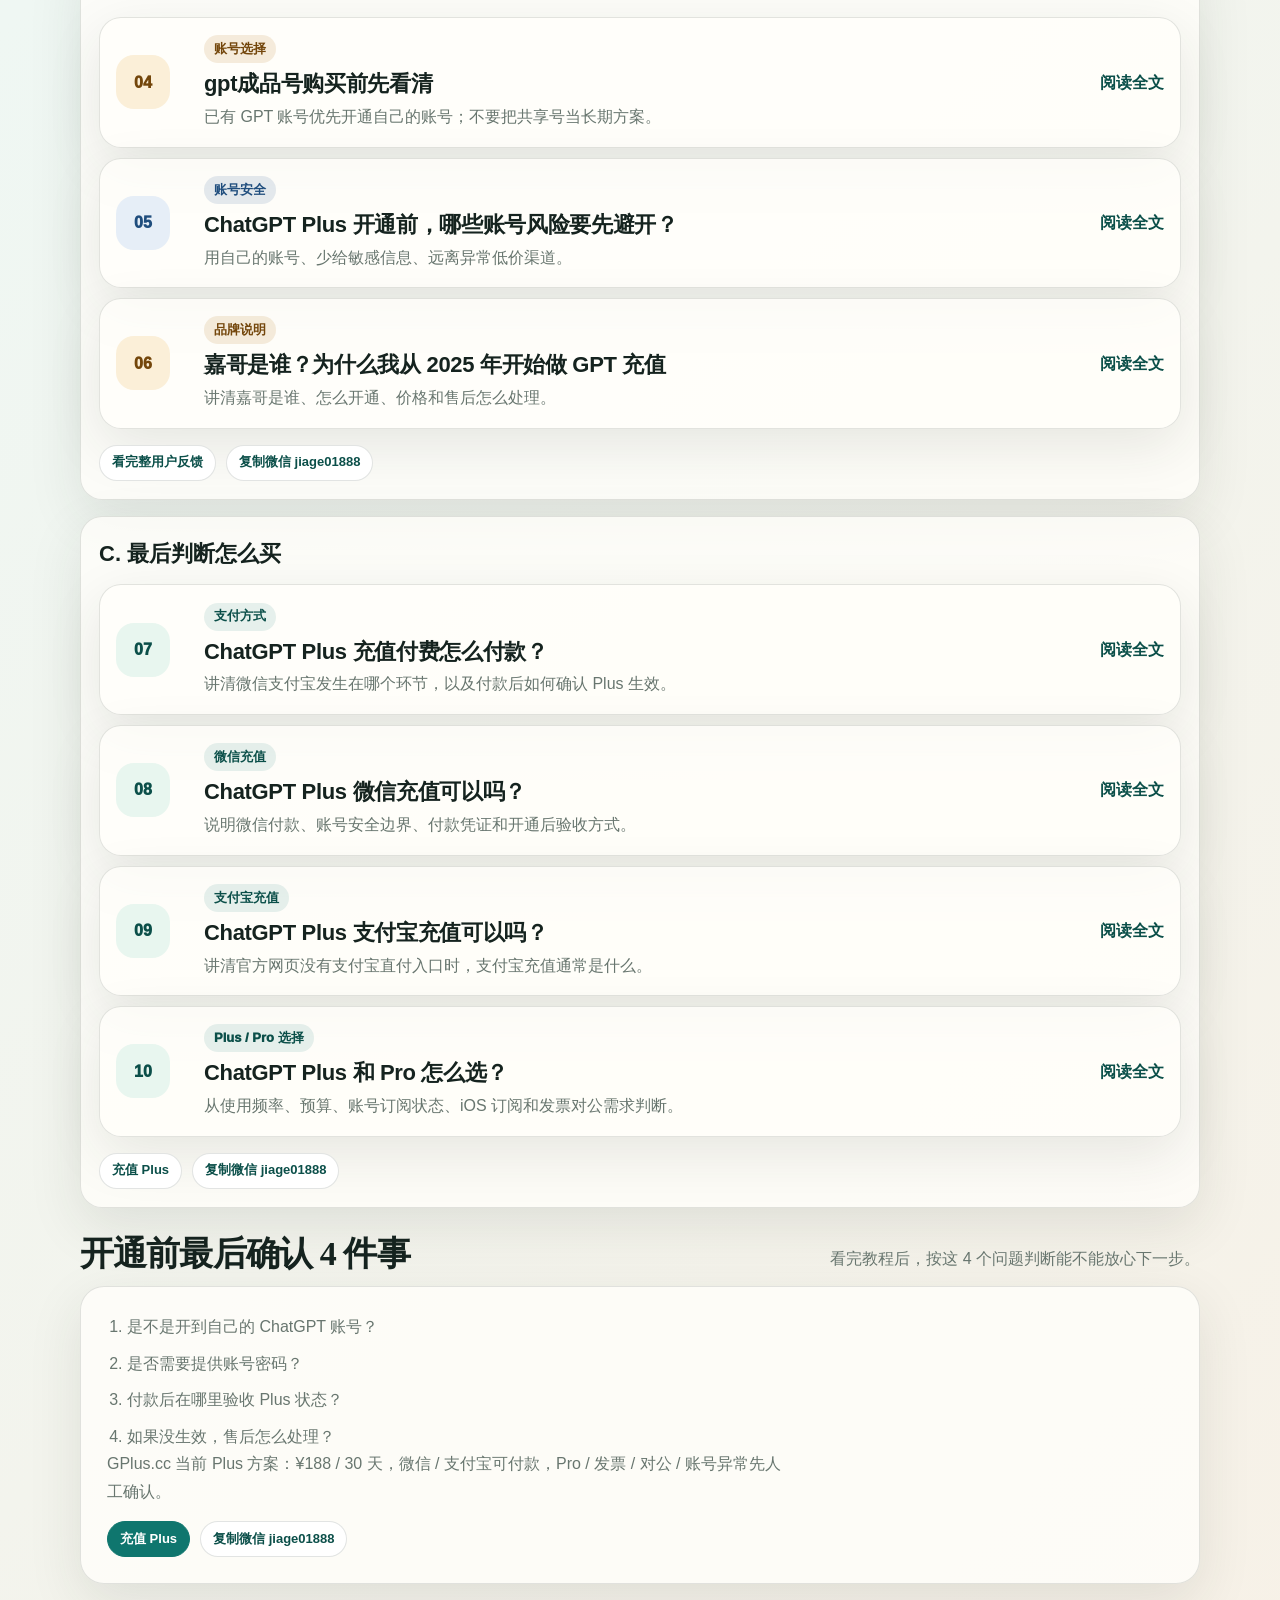
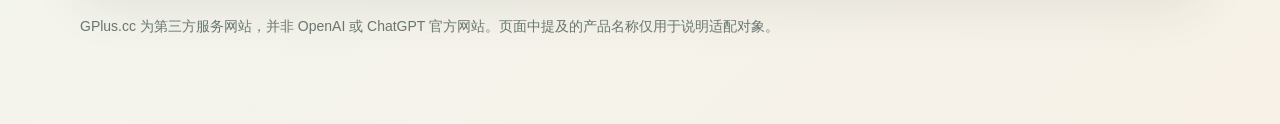
==== commit 6deef782: "Update Plus and Pro pricing" ====
--- a/blog/index.html
+++ b/blog/index.html
@@ -459,6 +459,7 @@
   s.parentNode.insertBefore(hm, s);
 })();
 </script>
+<script src="/assets/site-tracking.js" defer></script>
 </head>
 <body>
 <main class="wrap">
@@ -469,7 +470,7 @@
       <a class="nav-link" href="/#plans">套餐价格</a>
       <a class="nav-link" href="/#trust">售后保障</a>
 
-      <a class="nav-link cta" href="https://fe.dtyuedan.cn/shop/jiage" target="_blank" rel="noopener">购买 Plus 卡密 ¥198</a>
+      <a class="nav-link cta" href="https://fe.dtyuedan.cn/shop/jiage" target="_blank" rel="noopener">充值 Plus ¥188</a>
     </div>
   </nav>
 
@@ -482,7 +483,7 @@
         <div class="hero-actions">
           <a class="hero-action primary" href="/blog/jiage-ai-gpt.html">先看嘉哥是谁</a>
           <a class="hero-action" href="/blog/chatgpt-plus-pro-zenme-xuan.html">Plus / Pro 怎么选</a>
-          <a class="hero-action" href="https://fe.dtyuedan.cn/shop/jiage" target="_blank" rel="noopener">购买 Plus 卡密</a>
+          <a class="hero-action" href="https://fe.dtyuedan.cn/shop/jiage" target="_blank" rel="noopener">充值 Plus</a>
         </div>
         <div class="stats four" aria-label="内容概览">
           <div class="stat"><strong>10 篇</strong><span>当前教程</span></div>
@@ -494,7 +495,7 @@
 
       <aside class="deal-card" id="plans" aria-label="直接开通 ChatGPT Plus">
         <h2>已经想好了？购买 Plus 卡密</h2>
-        <p class="deal-price"><strong>¥198</strong><span>/ 30天</span></p>
+        <p class="deal-price"><strong>¥188</strong><span>/ 30天</span></p>
         <ul class="deal-list">
           <li>开通到自己的 ChatGPT 账号</li>
           <li>无需提供账号密码</li>
@@ -502,7 +503,7 @@
           <li>30 天质保，异常可核对处理</li>
         </ul>
         <div class="deal-actions">
-          <a class="mini-button" href="https://fe.dtyuedan.cn/shop/jiage" target="_blank" rel="noopener">购买 Plus 卡密 ¥198 / 30天</a>
+          <a class="mini-button" href="https://fe.dtyuedan.cn/shop/jiage" target="_blank" rel="noopener">充值 Plus ¥188 / 30天</a>
           <button class="mini-button secondary js-copy-wx" type="button">复制微信 jiage01888</button>
         </div>
         <p class="deal-note">Pro、发票、对公、iOS 订阅或账号异常，先复制微信 jiage01888。</p>
@@ -535,7 +536,7 @@
       <p>先分清官方网页、应用商店、第三方协助三条路径。</p>
       <div class="path-actions">
         <a class="mini-button" href="/blog/meiyou-jingwaika-gpt-chongzhi.html">看无境外卡教程</a>
-        <a class="mini-button secondary" href="https://fe.dtyuedan.cn/shop/jiage" target="_blank" rel="noopener">购买 Plus 卡密</a>
+        <a class="mini-button secondary" href="https://fe.dtyuedan.cn/shop/jiage" target="_blank" rel="noopener">充值 Plus</a>
       </div>
     </article>
     <article class="path-card">
@@ -553,7 +554,7 @@
       <p>支付宝通常是向第三方服务方付款，不是 OpenAI 官方网页直连支付宝。</p>
       <div class="path-actions">
         <a class="mini-button" href="/blog/chatgpt-plus-zhifubao-chongzhi.html">看支付宝教程</a>
-        <a class="mini-button secondary" href="https://fe.dtyuedan.cn/shop/jiage" target="_blank" rel="noopener">购买 Plus 卡密</a>
+        <a class="mini-button secondary" href="https://fe.dtyuedan.cn/shop/jiage" target="_blank" rel="noopener">充值 Plus</a>
       </div>
     </article>
     <article class="path-card">
@@ -577,9 +578,9 @@
     <article class="path-card">
       <span class="tag pay">直接开通</span>
       <h3>我不想看教程，想直接开通</h3>
-      <p>Plus ¥198 / 30天，开通到自己的账号；Pro 先人工确认。</p>
+      <p>Plus ¥188 / 30天，开通到自己的账号；Pro 先人工确认。</p>
       <div class="path-actions">
-        <a class="mini-button" href="https://fe.dtyuedan.cn/shop/jiage" target="_blank" rel="noopener">购买 Plus 卡密</a>
+        <a class="mini-button" href="https://fe.dtyuedan.cn/shop/jiage" target="_blank" rel="noopener">充值 Plus</a>
         <button class="mini-button secondary js-copy-wx" type="button">复制微信 jiage01888</button>
       </div>
     </article>
@@ -598,7 +599,7 @@
       <article class="question-card"><h3>4. 有 iOS 订阅、发票、对公、账号异常？</h3><p>不要直接下单，先复制微信 jiage01888 确认账号状态。</p></article>
     </div>
     <div class="result-actions">
-      <a class="mini-button" href="https://fe.dtyuedan.cn/shop/jiage" target="_blank" rel="noopener">新手推荐：购买 Plus 卡密 ¥198 / 30天</a>
+      <a class="mini-button" href="https://fe.dtyuedan.cn/shop/jiage" target="_blank" rel="noopener">新手推荐：充值 Plus ¥188 / 30天</a>
       <button class="mini-button secondary js-copy-wx" type="button">特殊账号 / Pro / 发票对公：复制微信 jiage01888</button>
     </div>
   </section>
@@ -655,7 +656,7 @@
     </div>
     <div class="trust-actions">
       <a class="mini-button" href="/#proof">看完整用户反馈</a>
-      <a class="mini-button secondary" href="https://fe.dtyuedan.cn/shop/jiage" target="_blank" rel="noopener">购买 Plus 卡密</a>
+      <a class="mini-button secondary" href="https://fe.dtyuedan.cn/shop/jiage" target="_blank" rel="noopener">充值 Plus</a>
     </div>
   </section>
 
@@ -693,7 +694,7 @@
         <a class="article-row article-link" href="/blog/chatgpt-plus-zhifubao-chongzhi.html" data-tone="green" data-category="pay" data-search="ChatGPT Plus 支付宝充值 支付宝付款 国内付款 开通 Plus"><span class="num">09</span><div><span class="tag">支付宝充值</span><h3>ChatGPT Plus 支付宝充值可以吗？</h3><p>讲清官方网页没有支付宝直付入口时，支付宝充值通常是什么。</p></div><span class="go">阅读全文</span></a>
         <a class="article-row article-link" href="/blog/chatgpt-plus-pro-zenme-xuan.html" data-tone="green" data-category="plan" data-search="ChatGPT Plus Pro 怎么选 Pro 100 Pro 200 iOS 订阅 发票 对公 售后"><span class="num">10</span><div><span class="tag">Plus / Pro 选择</span><h3>ChatGPT Plus 和 Pro 怎么选？</h3><p>从使用频率、预算、账号订阅状态、iOS 订阅和发票对公需求判断。</p></div><span class="go">阅读全文</span></a>
       </div>
-      <div class="group-actions"><a class="mini-button secondary" href="https://fe.dtyuedan.cn/shop/jiage" target="_blank" rel="noopener">购买 Plus 卡密</a><button class="mini-button secondary js-copy-wx" type="button">复制微信 jiage01888</button></div>
+      <div class="group-actions"><a class="mini-button secondary" href="https://fe.dtyuedan.cn/shop/jiage" target="_blank" rel="noopener">充值 Plus</a><button class="mini-button secondary js-copy-wx" type="button">复制微信 jiage01888</button></div>
     </div>
   </section>
 
@@ -711,9 +712,9 @@
       <li>付款后在哪里验收 Plus 状态？</li>
       <li>如果没生效，售后怎么处理？</li>
     </ol>
-    <p class="intro">GPlus.cc 当前 Plus 方案：¥198 / 30 天，微信 / 支付宝可付款，Pro / 发票 / 对公 / 账号异常先人工确认。</p>
+    <p class="intro">GPlus.cc 当前 Plus 方案：¥188 / 30 天，微信 / 支付宝可付款，Pro / 发票 / 对公 / 账号异常先人工确认。</p>
     <div class="final-actions">
-      <a class="mini-button" href="https://fe.dtyuedan.cn/shop/jiage" target="_blank" rel="noopener">购买 Plus 卡密</a>
+      <a class="mini-button" href="https://fe.dtyuedan.cn/shop/jiage" target="_blank" rel="noopener">充值 Plus</a>
       <button class="mini-button secondary js-copy-wx" type="button">复制微信 jiage01888</button>
     </div>
   </section>
@@ -722,11 +723,11 @@
 </main>
 <div class="mobile-cta" aria-label="移动端快速开通入口">
   <div>
-    <strong>Plus ¥198 / 30天</strong>
+    <strong>Plus ¥188 / 30天</strong>
     <span>自己账号｜无需密码</span>
   </div>
   <div class="mobile-cta-actions">
-    <a class="mini-button" href="https://fe.dtyuedan.cn/shop/jiage" target="_blank" rel="noopener">购买</a>
+    <a class="mini-button" href="https://fe.dtyuedan.cn/shop/jiage" target="_blank" rel="noopener">充值 Plus</a>
     <button class="mini-button secondary js-copy-wx" type="button">微信</button>
   </div>
 </div>
